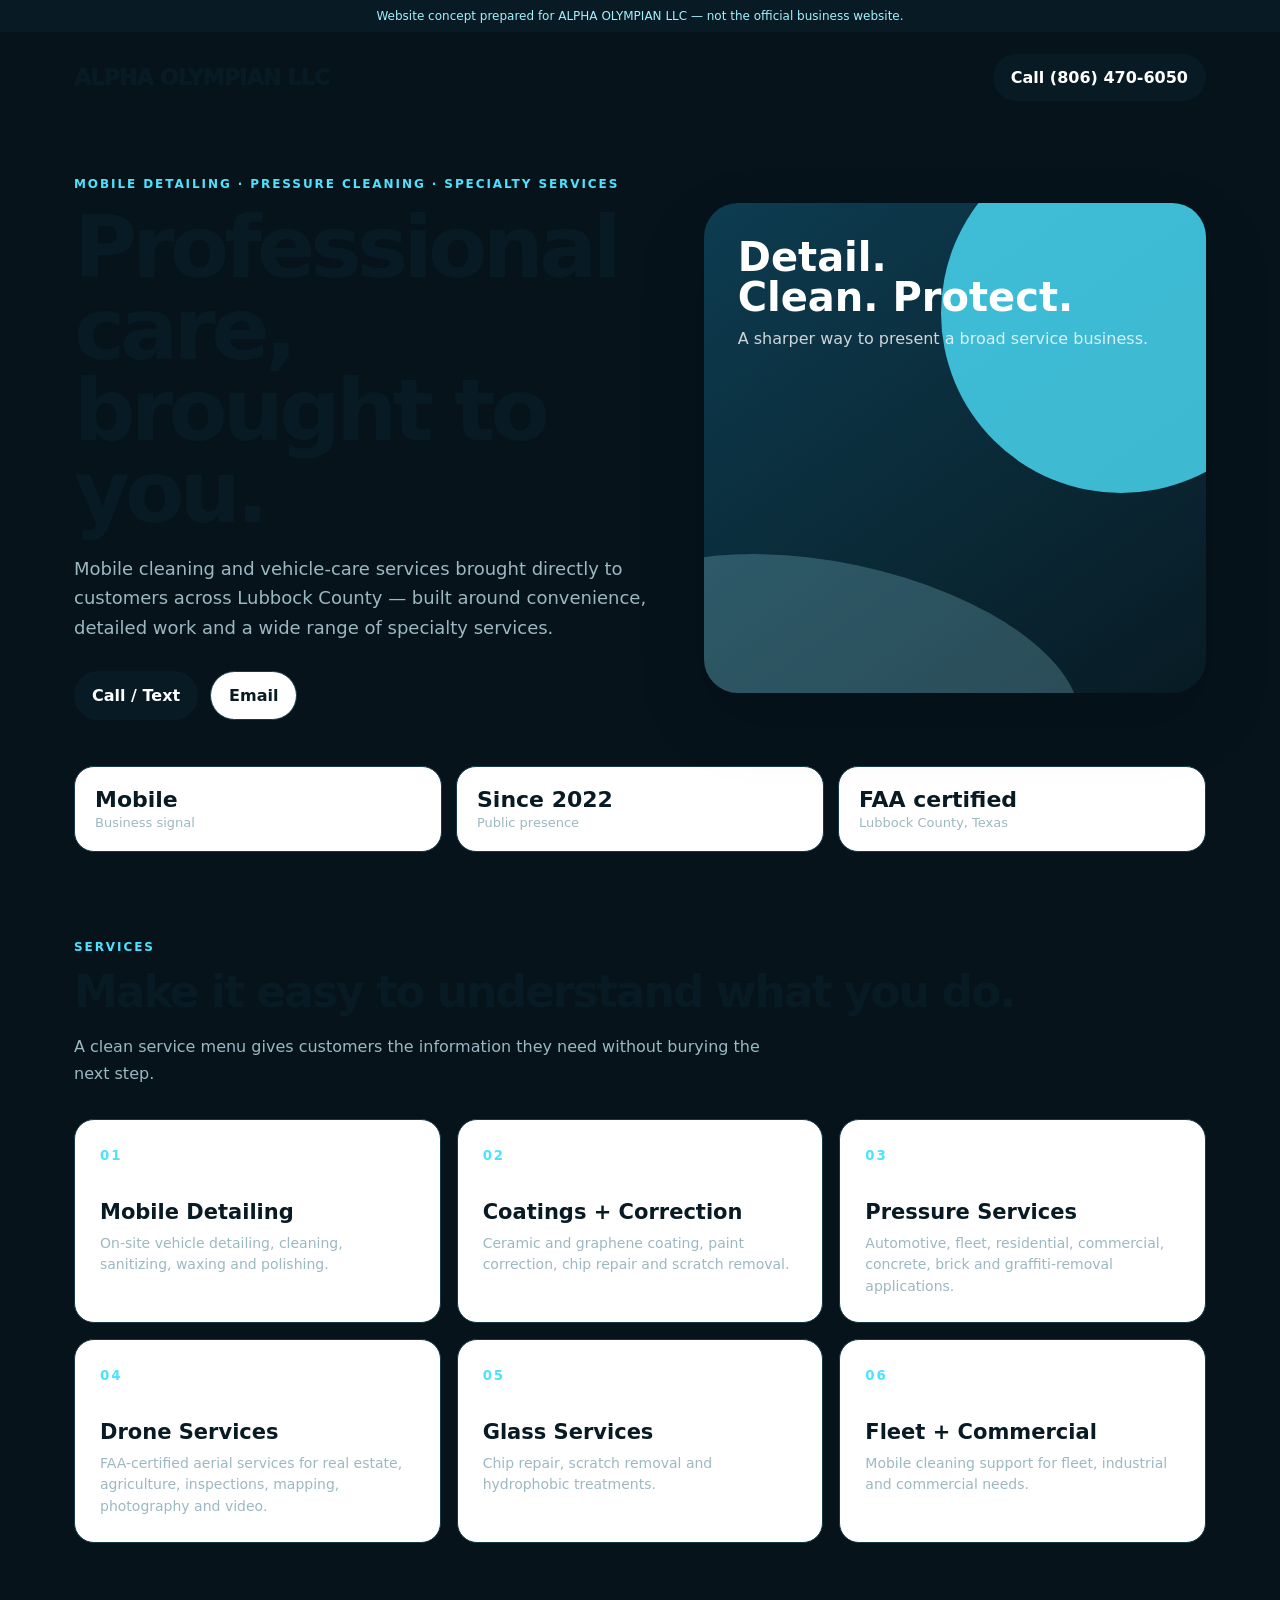
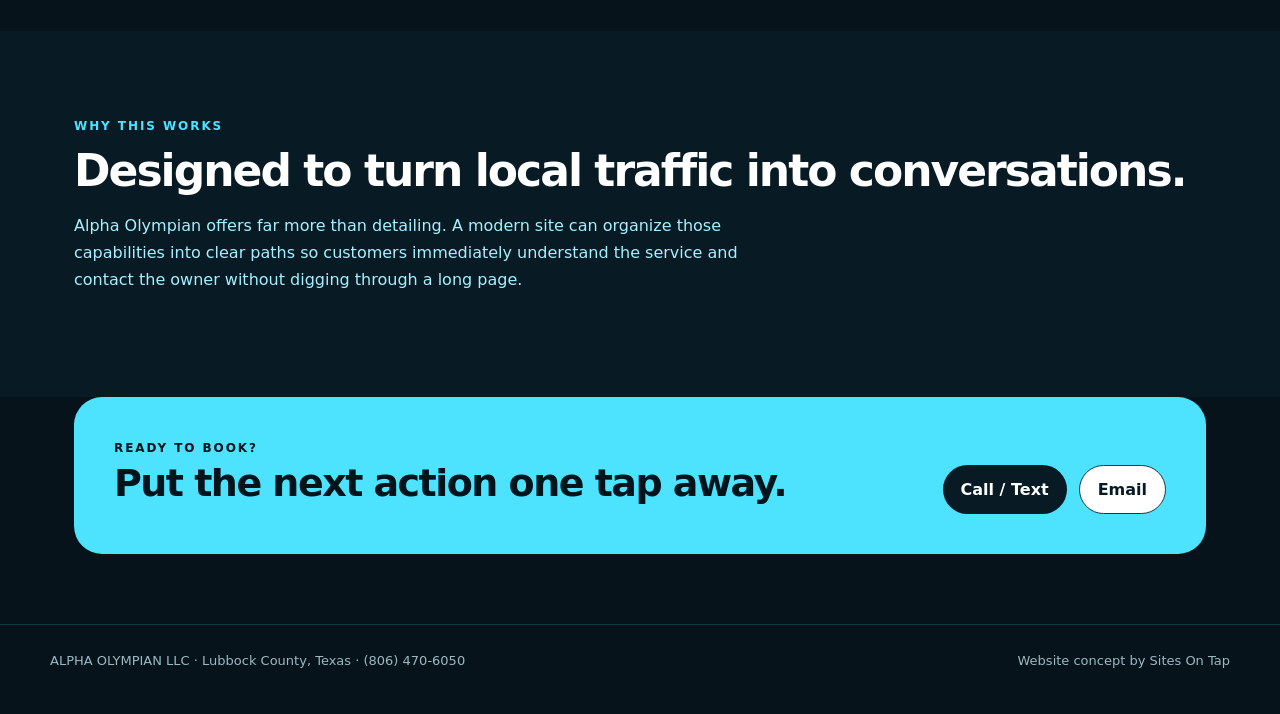
==== alpha-olympian/index.html @ 1a7951bf "Add first three Sites On Tap business demos" ====
<!doctype html><html lang="en"><head><meta charset="utf-8"><meta name="viewport" content="width=device-width,initial-scale=1"><link rel="stylesheet" href="../style.css"></head><body data-site="alpha"><script src="../site.js"></script></body></html>
---- style.css ----
*{box-sizing:border-box}html{scroll-behavior:smooth}body{margin:0;font-family:Inter,ui-sans-serif,system-ui,-apple-system,BlinkMacSystemFont,"Segoe UI",sans-serif;background:var(--bg);color:var(--ink)}a{text-decoration:none;color:inherit}.concept{background:var(--dark);color:var(--soft);padding:9px 16px;text-align:center;font-size:12px}.nav{max-width:1180px;margin:auto;padding:22px 24px;display:flex;align-items:center;justify-content:space-between;gap:20px}.brand{font-weight:950;letter-spacing:-.035em;font-size:22px}.btn{display:inline-flex;align-items:center;justify-content:center;padding:14px 18px;border-radius:999px;background:var(--dark);color:white;font-weight:900}.btn.alt{background:white;color:var(--dark);border:1px solid var(--line)}.hero{max-width:1180px;margin:auto;padding:54px 24px 76px;display:grid;grid-template-columns:1.08fr .92fr;gap:40px;align-items:center}.kicker{font-size:12px;letter-spacing:.16em;text-transform:uppercase;color:var(--accent);font-weight:900}.hero h1{font-size:clamp(48px,7vw,86px);line-height:.95;letter-spacing:-.055em;margin:16px 0 20px}.hero p{max-width:650px;font-size:18px;line-height:1.65;color:var(--muted)}.actions{display:flex;gap:12px;flex-wrap:wrap;margin-top:28px}.visual{min-height:490px;border-radius:34px;background:linear-gradient(145deg,var(--accent2),var(--dark));position:relative;overflow:hidden;box-shadow:0 28px 70px #0002}.visual:before{content:"";position:absolute;width:360px;height:360px;border-radius:50%;background:var(--accent);opacity:.78;right:-95px;top:-70px}.visual:after{content:"";position:absolute;width:500px;height:230px;border-radius:50%;background:var(--soft);opacity:.22;left:-120px;bottom:-100px;transform:rotate(12deg)}.vcopy{position:absolute;left:34px;top:34px;right:34px;color:white;z-index:2}.vcopy strong{font-size:40px;line-height:1;display:block}.vcopy span{display:block;margin-top:12px;opacity:.8}.trust{max-width:1180px;margin:-30px auto 0;padding:0 24px;display:grid;grid-template-columns:repeat(3,1fr);gap:14px}.pill,.card{background:white;border:1px solid var(--line);border-radius:20px}.pill{padding:20px}.pill b{display:block;font-size:22px}.pill span{font-size:13px;color:var(--muted)}.section{max-width:1180px;margin:auto;padding:88px 24px}.section h2{font-size:44px;letter-spacing:-.045em;margin:12px 0}.lead{max-width:700px;line-height:1.7;color:var(--muted)}.cards{display:grid;grid-template-columns:repeat(3,1fr);gap:16px;margin-top:32px}.card{padding:25px;min-height:180px}.card small{color:var(--accent);font-weight:900;letter-spacing:.14em}.card h3{font-size:21px;margin:36px 0 9px}.card p{color:var(--muted);line-height:1.52;margin:0;font-size:14px}.band{background:var(--dark);color:white}.band .lead{color:var(--soft)}.cta{max-width:1180px;margin:0 auto 70px;padding:0 24px}.ctain{background:var(--accent);color:var(--ctaInk);border-radius:28px;padding:40px;display:flex;justify-content:space-between;align-items:center;gap:24px}.ctain h2{font-size:38px;letter-spacing:-.04em;margin:6px 0}.footer{border-top:1px solid var(--line);padding:28px 24px 46px;color:var(--muted);font-size:13px}.footin{max-width:1180px;margin:auto;display:flex;justify-content:space-between;gap:18px;flex-wrap:wrap}@media(max-width:820px){.hero{grid-template-columns:1fr}.visual{min-height:360px}.trust,.cards{grid-template-columns:1fr}.ctain{flex-direction:column;align-items:flex-start}.hero h1{font-size:54px}.nav .btn{display:none}}
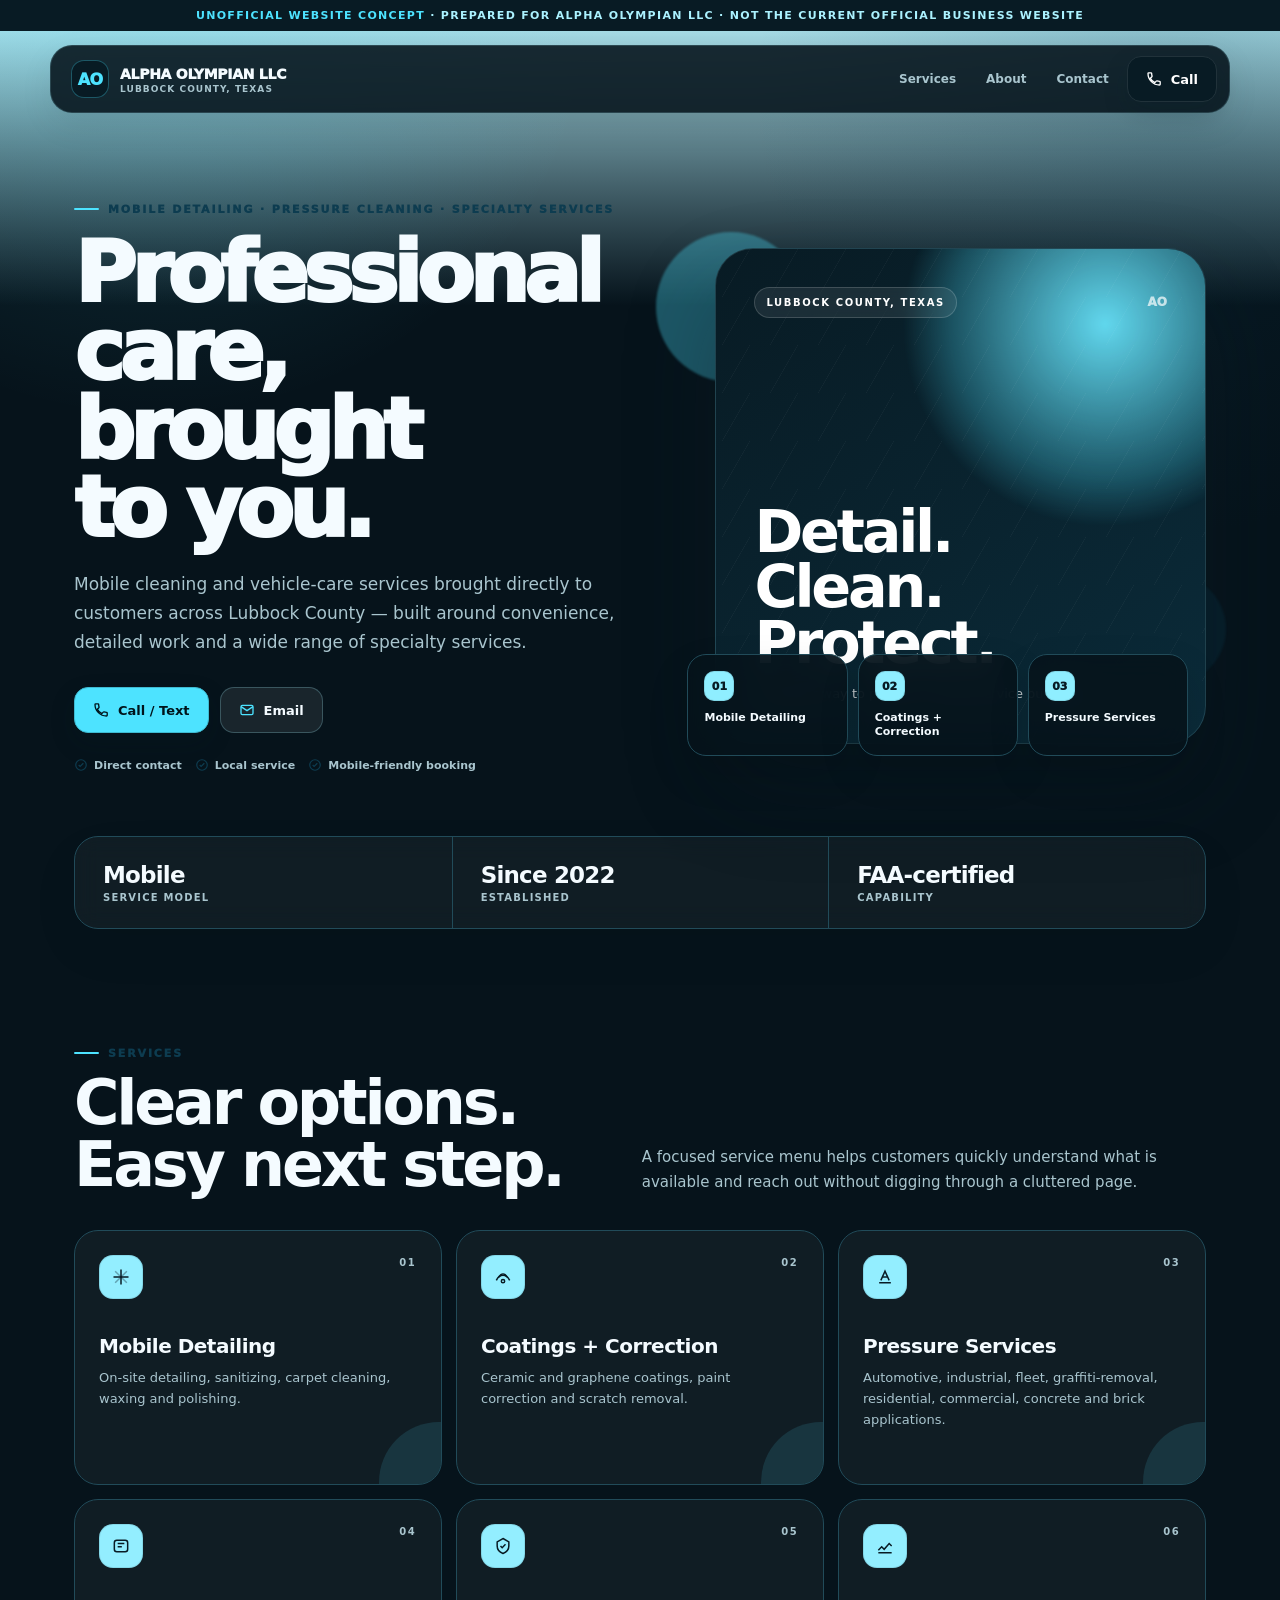
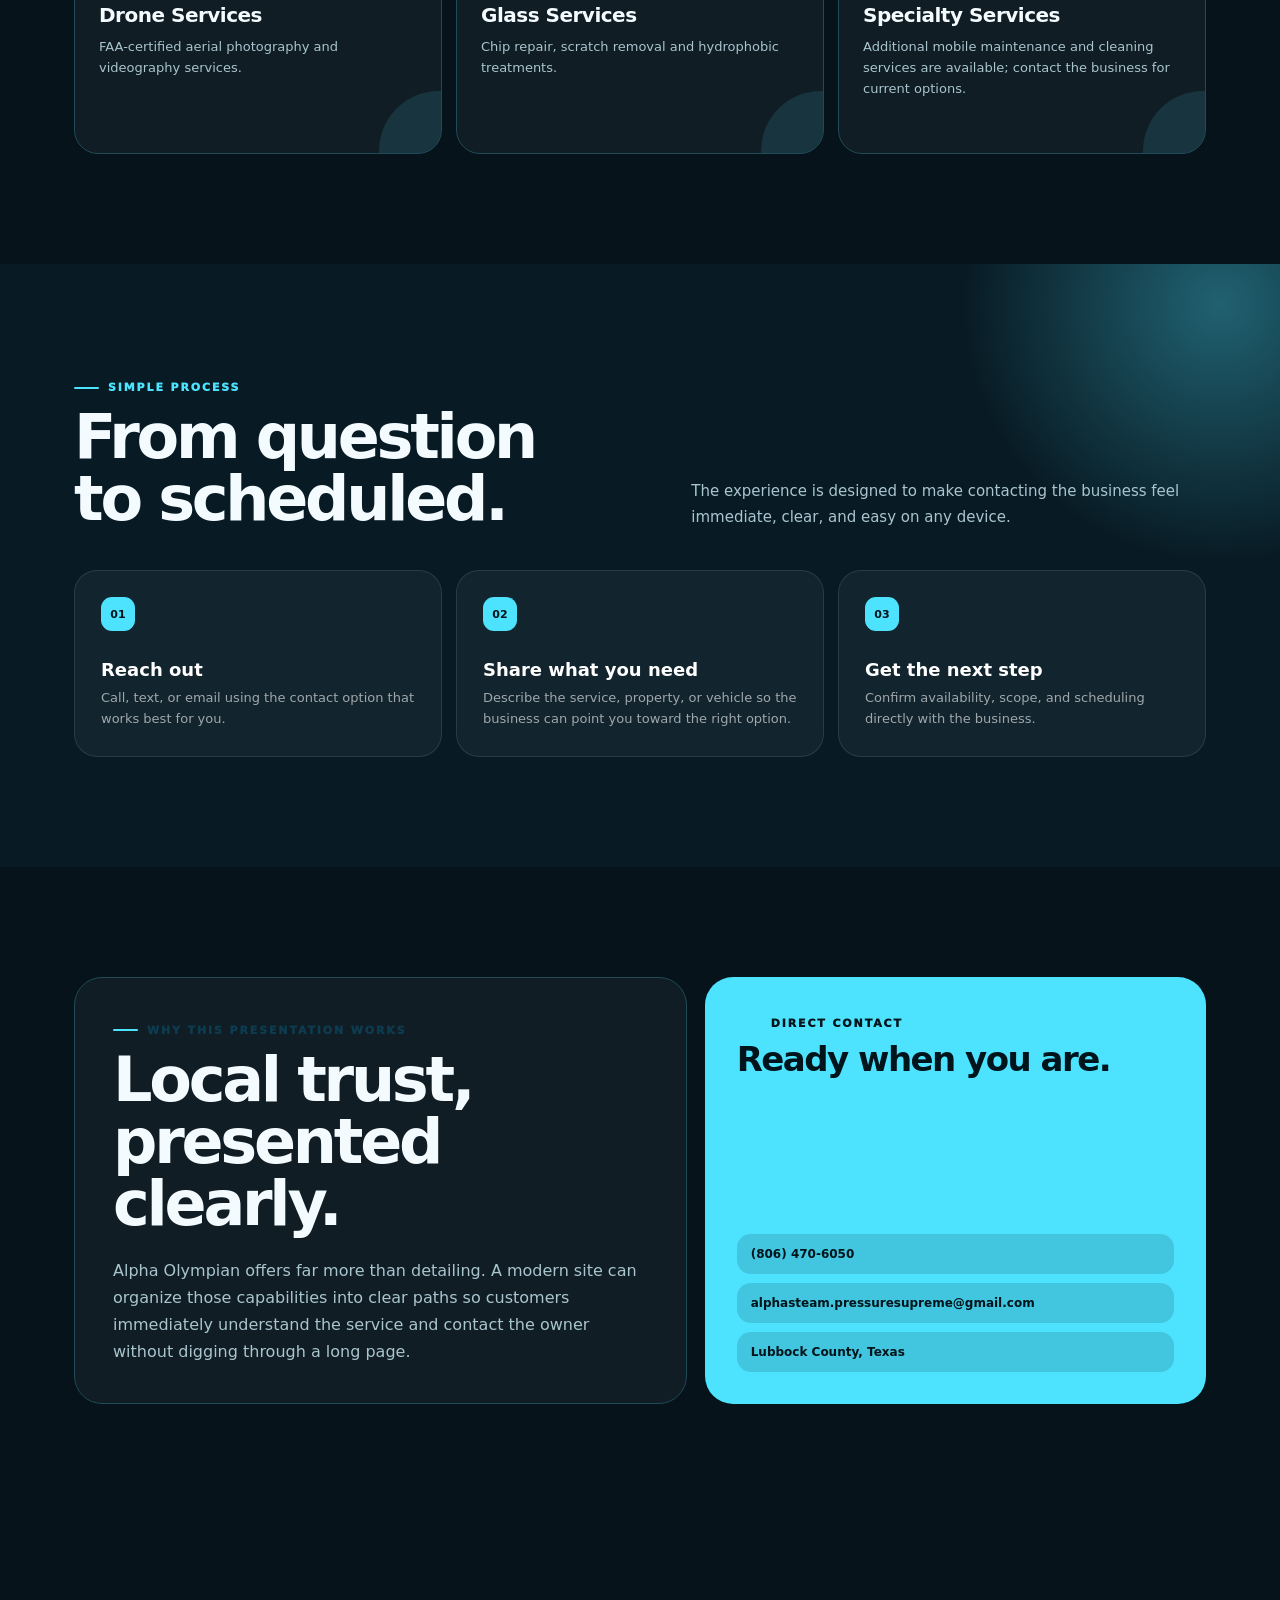
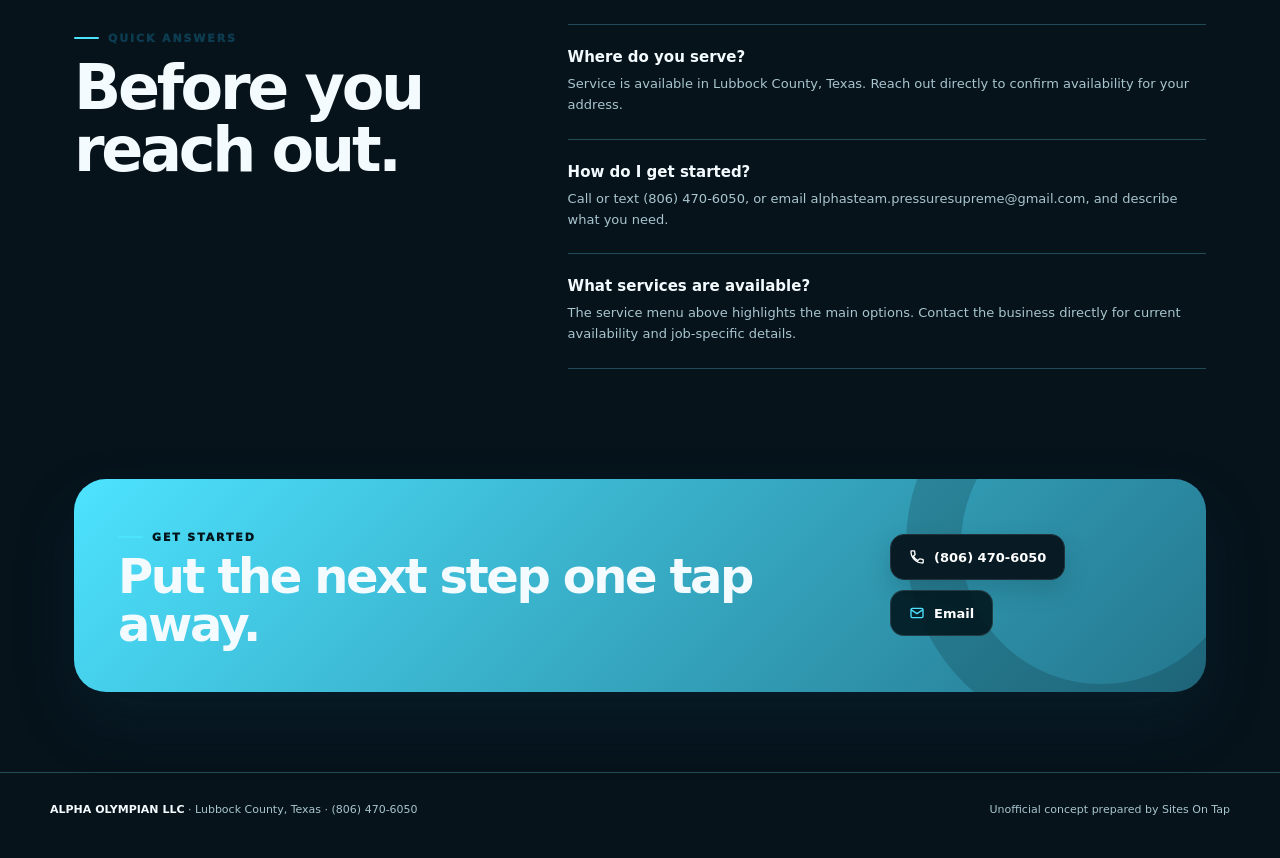
==== commit 422cf0ea: "Force fresh demo assets on mobile" ====
--- a/alpha-olympian/index.html
+++ b/alpha-olympian/index.html
@@ -1 +1 @@
-<!doctype html><html lang="en"><head><meta charset="utf-8"><meta name="viewport" content="width=device-width,initial-scale=1"><link rel="stylesheet" href="../style.css"></head><body data-site="alpha"><script src="../site.js"></script></body></html>+<!doctype html><html lang="en"><head><meta charset="utf-8"><meta name="viewport" content="width=device-width,initial-scale=1"><link rel="stylesheet" href="../style.css?v=20260906-0436"></head><body data-site="alpha"><script src="../site.js?v=20260906-0436"></script></body></html>
--- a/style.css
+++ b/style.css
@@ -1 +1,58 @@
-*{box-sizing:border-box}html{scroll-behavior:smooth}body{margin:0;font-family:Inter,ui-sans-serif,system-ui,-apple-system,BlinkMacSystemFont,"Segoe UI",sans-serif;background:var(--bg);color:var(--ink)}a{text-decoration:none;color:inherit}.concept{background:var(--dark);color:var(--soft);padding:9px 16px;text-align:center;font-size:12px}.nav{max-width:1180px;margin:auto;padding:22px 24px;display:flex;align-items:center;justify-content:space-between;gap:20px}.brand{font-weight:950;letter-spacing:-.035em;font-size:22px}.btn{display:inline-flex;align-items:center;justify-content:center;padding:14px 18px;border-radius:999px;background:var(--dark);color:white;font-weight:900}.btn.alt{background:white;color:var(--dark);border:1px solid var(--line)}.hero{max-width:1180px;margin:auto;padding:54px 24px 76px;display:grid;grid-template-columns:1.08fr .92fr;gap:40px;align-items:center}.kicker{font-size:12px;letter-spacing:.16em;text-transform:uppercase;color:var(--accent);font-weight:900}.hero h1{font-size:clamp(48px,7vw,86px);line-height:.95;letter-spacing:-.055em;margin:16px 0 20px}.hero p{max-width:650px;font-size:18px;line-height:1.65;color:var(--muted)}.actions{display:flex;gap:12px;flex-wrap:wrap;margin-top:28px}.visual{min-height:490px;border-radius:34px;background:linear-gradient(145deg,var(--accent2),var(--dark));position:relative;overflow:hidden;box-shadow:0 28px 70px #0002}.visual:before{content:"";position:absolute;width:360px;height:360px;border-radius:50%;background:var(--accent);opacity:.78;right:-95px;top:-70px}.visual:after{content:"";position:absolute;width:500px;height:230px;border-radius:50%;background:var(--soft);opacity:.22;left:-120px;bottom:-100px;transform:rotate(12deg)}.vcopy{position:absolute;left:34px;top:34px;right:34px;color:white;z-index:2}.vcopy strong{font-size:40px;line-height:1;display:block}.vcopy span{display:block;margin-top:12px;opacity:.8}.trust{max-width:1180px;margin:-30px auto 0;padding:0 24px;display:grid;grid-template-columns:repeat(3,1fr);gap:14px}.pill,.card{background:white;border:1px solid var(--line);border-radius:20px}.pill{padding:20px}.pill b{display:block;font-size:22px}.pill span{font-size:13px;color:var(--muted)}.section{max-width:1180px;margin:auto;padding:88px 24px}.section h2{font-size:44px;letter-spacing:-.045em;margin:12px 0}.lead{max-width:700px;line-height:1.7;color:var(--muted)}.cards{display:grid;grid-template-columns:repeat(3,1fr);gap:16px;margin-top:32px}.card{padding:25px;min-height:180px}.card small{color:var(--accent);font-weight:900;letter-spacing:.14em}.card h3{font-size:21px;margin:36px 0 9px}.card p{color:var(--muted);line-height:1.52;margin:0;font-size:14px}.band{background:var(--dark);color:white}.band .lead{color:var(--soft)}.cta{max-width:1180px;margin:0 auto 70px;padding:0 24px}.ctain{background:var(--accent);color:var(--ctaInk);border-radius:28px;padding:40px;display:flex;justify-content:space-between;align-items:center;gap:24px}.ctain h2{font-size:38px;letter-spacing:-.04em;margin:6px 0}.footer{border-top:1px solid var(--line);padding:28px 24px 46px;color:var(--muted);font-size:13px}.footin{max-width:1180px;margin:auto;display:flex;justify-content:space-between;gap:18px;flex-wrap:wrap}@media(max-width:820px){.hero{grid-template-columns:1fr}.visual{min-height:360px}.trust,.cards{grid-template-columns:1fr}.ctain{flex-direction:column;align-items:flex-start}.hero h1{font-size:54px}.nav .btn{display:none}}+*{box-sizing:border-box}
+:root{--radius:28px;--shadow:0 30px 80px rgba(0,0,0,.14)}
+html{scroll-behavior:smooth}
+body{margin:0;font-family:Inter,ui-sans-serif,system-ui,-apple-system,BlinkMacSystemFont,"Segoe UI",sans-serif;background:var(--bg);color:var(--ink);-webkit-font-smoothing:antialiased;overflow-x:hidden}
+a{text-decoration:none;color:inherit}button,a{-webkit-tap-highlight-color:transparent}
+::selection{background:var(--accent);color:var(--ctaInk)}
+body:before{content:"";position:fixed;inset:0;pointer-events:none;z-index:-3;background:radial-gradient(circle at 12% -4%,color-mix(in srgb,var(--accent) 18%,transparent),transparent 31%),radial-gradient(circle at 92% 12%,color-mix(in srgb,var(--accent2) 20%,transparent),transparent 30%),linear-gradient(180deg,color-mix(in srgb,var(--soft) 75%,white),var(--bg) 34%,var(--bg));}
+body:after{content:"";position:fixed;inset:0;pointer-events:none;z-index:-2;opacity:.12;background-image:radial-gradient(color-mix(in srgb,var(--ink) 25%,transparent) .65px,transparent .65px);background-size:20px 20px;mask-image:linear-gradient(to bottom,black,transparent 68%)}
+.concept{position:relative;z-index:30;background:var(--dark);color:color-mix(in srgb,var(--soft) 92%,white);padding:9px 18px;text-align:center;font-size:11px;letter-spacing:.12em;text-transform:uppercase;font-weight:800}
+.concept b{color:var(--accent)}
+.nav-wrap{position:sticky;top:0;z-index:25;padding:14px 18px 0;pointer-events:none}
+.nav{max-width:1180px;margin:auto;min-height:66px;padding:10px 12px 10px 20px;border:1px solid color-mix(in srgb,var(--line) 78%,transparent);border-radius:22px;background:color-mix(in srgb,var(--bg) 78%,transparent);backdrop-filter:blur(18px) saturate(1.2);box-shadow:0 12px 34px rgba(0,0,0,.07);display:flex;align-items:center;justify-content:space-between;gap:16px;pointer-events:auto}
+.brand{display:flex;align-items:center;gap:11px;min-width:0}.brand-mark{width:38px;height:38px;border-radius:13px;display:grid;place-items:center;background:var(--dark);color:var(--accent);font-weight:950;letter-spacing:-.05em;box-shadow:inset 0 0 0 1px color-mix(in srgb,var(--accent) 30%,transparent)}.brand-name{font-size:14px;font-weight:950;letter-spacing:-.02em;white-space:nowrap;overflow:hidden;text-overflow:ellipsis}.brand-sub{display:block;margin-top:1px;font-size:9px;letter-spacing:.12em;text-transform:uppercase;color:var(--muted);font-weight:800}
+.nav-links{display:flex;align-items:center;gap:6px}.nav-links>a:not(.btn){font-size:12px;font-weight:800;color:var(--muted);padding:11px 12px;border-radius:12px}.nav-links>a:not(.btn):hover{background:var(--soft);color:var(--ink)}
+.btn{display:inline-flex;align-items:center;justify-content:center;gap:9px;min-height:46px;padding:0 18px;border-radius:14px;background:var(--dark);color:white;font-size:13px;font-weight:900;border:1px solid color-mix(in srgb,var(--dark) 90%,white);box-shadow:0 10px 24px color-mix(in srgb,var(--dark) 17%,transparent);transition:transform .2s ease,box-shadow .2s ease,background .2s ease}.btn:hover{transform:translateY(-2px);box-shadow:0 14px 30px color-mix(in srgb,var(--dark) 24%,transparent)}.btn svg{width:16px;height:16px}.btn.alt{background:color-mix(in srgb,var(--bg) 90%,var(--soft));color:var(--ink);border-color:color-mix(in srgb,var(--ink) 22%,var(--line));box-shadow:none}.btn.accent{background:var(--accent);color:var(--ctaInk);border-color:color-mix(in srgb,var(--accent) 82%,black)}
+.hero{max-width:1180px;margin:0 auto;padding:82px 24px 84px;display:grid;grid-template-columns:1.04fr .96fr;gap:60px;align-items:center;min-height:690px}.eyebrow{display:inline-flex;align-items:center;gap:9px;font-size:11px;letter-spacing:.17em;text-transform:uppercase;color:var(--accent2);font-weight:950}.eyebrow:before{content:"";width:25px;height:2px;border-radius:9px;background:var(--accent)}.hero h1{max-width:720px;margin:18px 0 22px;font-size:clamp(49px,6.6vw,88px);line-height:.93;letter-spacing:-.064em;font-weight:950;text-wrap:balance}.hero p{max-width:620px;margin:0;color:var(--muted);font-size:17px;line-height:1.72}.hero-actions{display:flex;gap:11px;flex-wrap:wrap;margin-top:30px}.micro-trust{display:flex;align-items:center;gap:13px;flex-wrap:wrap;margin-top:25px;color:var(--muted);font-size:11px;font-weight:750}.micro-trust span{display:inline-flex;align-items:center;gap:6px}.micro-trust svg{width:14px;height:14px;color:var(--accent2)}
+.hero-art{position:relative;min-height:520px}.art-card{position:absolute;inset:24px 0 0 24px;border-radius:38px;overflow:hidden;background:linear-gradient(145deg,var(--dark),color-mix(in srgb,var(--accent2) 48%,var(--dark)));box-shadow:0 45px 90px color-mix(in srgb,var(--dark) 32%,transparent);border:1px solid color-mix(in srgb,var(--soft) 15%,transparent)}.art-card:before{content:"";position:absolute;width:420px;height:420px;border-radius:50%;right:-110px;top:-135px;background:radial-gradient(circle,color-mix(in srgb,var(--accent) 84%,white),color-mix(in srgb,var(--accent) 28%,transparent) 52%,transparent 68%);filter:blur(2px);opacity:.92}.art-card:after{content:"";position:absolute;inset:0;background:linear-gradient(120deg,transparent 0 44%,rgba(255,255,255,.06) 44.5% 45%,transparent 45.5%);background-size:48px 48px;opacity:.7}.art-inner{position:absolute;inset:0;z-index:2;padding:38px;color:white;display:flex;flex-direction:column;justify-content:space-between}.art-top{display:flex;align-items:center;justify-content:space-between;gap:16px}.art-chip{font-size:10px;text-transform:uppercase;letter-spacing:.16em;font-weight:900;padding:9px 11px;border-radius:999px;border:1px solid rgba(255,255,255,.16);background:rgba(255,255,255,.08);backdrop-filter:blur(10px)}.art-number{font-weight:950;font-size:12px;opacity:.7}.art-copy strong{display:block;max-width:390px;font-size:clamp(35px,4.6vw,61px);line-height:.94;letter-spacing:-.055em}.art-copy span{display:block;margin-top:14px;max-width:380px;font-size:13px;line-height:1.6;opacity:.74}.floating-services{position:absolute;z-index:4;left:-4px;right:18px;bottom:-12px;display:grid;grid-template-columns:repeat(3,1fr);gap:10px}.float-card{min-height:94px;padding:16px;border-radius:19px;background:color-mix(in srgb,var(--bg) 92%,transparent);border:1px solid var(--line);box-shadow:0 18px 42px rgba(0,0,0,.12);backdrop-filter:blur(14px)}.float-card i{display:grid;place-items:center;width:30px;height:30px;border-radius:10px;background:color-mix(in srgb,var(--accent) 24%,var(--soft));color:var(--dark);font-style:normal;font-weight:950;font-size:11px;box-shadow:inset 0 0 0 1px color-mix(in srgb,var(--dark) 10%,transparent)}.float-card b{display:block;margin-top:10px;font-size:11px;line-height:1.25}.orb{position:absolute;border-radius:50%;filter:blur(1px);z-index:-1}.orb.a{width:150px;height:150px;background:color-mix(in srgb,var(--accent) 33%,transparent);left:-35px;top:8px}.orb.b{width:110px;height:110px;background:color-mix(in srgb,var(--accent2) 28%,transparent);right:-20px;bottom:60px}
+.trust-wrap{max-width:1180px;margin:-20px auto 0;padding:0 24px}.trust{display:grid;grid-template-columns:repeat(3,1fr);gap:0;border:1px solid var(--line);border-radius:24px;background:color-mix(in srgb,var(--bg) 88%,transparent);overflow:hidden;box-shadow:0 20px 50px rgba(0,0,0,.055);backdrop-filter:blur(12px)}.metric{padding:25px 28px;position:relative}.metric+.metric{border-left:1px solid var(--line)}.metric strong{display:block;font-size:23px;letter-spacing:-.035em}.metric span{display:block;margin-top:4px;color:var(--muted);font-size:10px;font-weight:800;text-transform:uppercase;letter-spacing:.12em}
+.section{max-width:1180px;margin:auto;padding:110px 24px}.section-head{display:flex;justify-content:space-between;gap:40px;align-items:end;margin-bottom:34px}.section-head>div:first-child{max-width:720px}.section h2{font-size:clamp(39px,5vw,62px);line-height:1;letter-spacing:-.052em;margin:12px 0 0;text-wrap:balance}.lead{max-width:570px;color:var(--muted);line-height:1.7;font-size:15px;margin:0}.service-grid{display:grid;grid-template-columns:repeat(3,1fr);gap:14px}.service-card{position:relative;min-height:255px;padding:24px;border:1px solid var(--line);border-radius:24px;background:color-mix(in srgb,var(--bg) 90%,white);overflow:hidden;transition:transform .25s ease,border-color .25s ease,box-shadow .25s ease}.service-card:hover{transform:translateY(-5px);border-color:color-mix(in srgb,var(--accent) 45%,var(--line));box-shadow:0 20px 45px rgba(0,0,0,.07)}.service-card:after{content:"";position:absolute;width:120px;height:120px;border-radius:50%;right:-58px;bottom:-58px;background:color-mix(in srgb,var(--accent) 12%,transparent)}.service-icon{width:44px;height:44px;border-radius:14px;display:grid;place-items:center;background:color-mix(in srgb,var(--accent) 20%,var(--soft));color:var(--dark);box-shadow:inset 0 0 0 1px color-mix(in srgb,var(--dark) 10%,transparent)}.service-icon svg{width:20px;height:20px}.service-num{position:absolute;top:26px;right:25px;font-size:10px;font-weight:900;letter-spacing:.14em;color:var(--muted)}.service-card h3{font-size:20px;letter-spacing:-.025em;margin:35px 0 10px}.service-card p{margin:0;color:var(--muted);font-size:13px;line-height:1.6}
+.dark-section{background:var(--dark);color:white;position:relative;overflow:hidden}.dark-section:before{content:"";position:absolute;width:560px;height:560px;border-radius:50%;right:-220px;top:-240px;background:radial-gradient(circle,color-mix(in srgb,var(--accent) 35%,transparent),transparent 65%)}.dark-section .section{position:relative;z-index:2}.dark-section .eyebrow{color:var(--accent)}.dark-section .lead{color:color-mix(in srgb,var(--soft) 70%,transparent)}.process{display:grid;grid-template-columns:repeat(3,1fr);gap:14px;margin-top:40px}.step{padding:26px;border-radius:23px;border:1px solid rgba(255,255,255,.1);background:rgba(255,255,255,.045);min-height:185px}.step b{display:grid;place-items:center;width:34px;height:34px;border-radius:11px;background:var(--accent);color:var(--ctaInk);font-size:11px}.step h3{margin:28px 0 8px;font-size:18px}.step p{margin:0;color:rgba(255,255,255,.6);font-size:13px;line-height:1.6}
+.about-grid{display:grid;grid-template-columns:1.1fr .9fr;gap:18px;align-items:stretch}.about-panel{padding:38px;border-radius:28px;border:1px solid var(--line);background:color-mix(in srgb,var(--bg) 90%,white)}.about-panel .lead{font-size:16px;max-width:680px}.contact-panel{padding:32px;border-radius:28px;background:var(--accent);color:var(--ctaInk);display:flex;flex-direction:column;justify-content:space-between;gap:38px;min-height:310px}.contact-panel .eyebrow{color:inherit}.contact-panel h3{font-size:34px;line-height:1.02;letter-spacing:-.045em;margin:12px 0 0}.contact-lines{display:grid;gap:9px}.contact-line{padding:13px 14px;border-radius:14px;background:color-mix(in srgb,var(--bg) 14%,transparent);font-size:12px;font-weight:800;word-break:break-word}
+.faq{display:grid;grid-template-columns:.82fr 1.18fr;gap:50px;align-items:start}.faq-list{border-top:1px solid var(--line)}.faq-item{padding:23px 0;border-bottom:1px solid var(--line)}.faq-item b{display:block;font-size:15px}.faq-item p{margin:8px 0 0;color:var(--muted);font-size:13px;line-height:1.6}
+.cta{max-width:1180px;margin:0 auto 80px;padding:0 24px}.cta-card{position:relative;overflow:hidden;border-radius:32px;padding:44px;background:linear-gradient(135deg,var(--accent),color-mix(in srgb,var(--accent2) 65%,var(--accent)));color:var(--ctaInk);display:flex;align-items:center;justify-content:space-between;gap:28px;box-shadow:0 28px 60px color-mix(in srgb,var(--accent2) 22%,transparent)}.cta-card:after{content:"";position:absolute;width:280px;height:280px;border-radius:50%;right:-90px;top:-130px;border:55px solid color-mix(in srgb,var(--bg) 18%,transparent)}.cta-card> *{position:relative;z-index:2}.cta-card h2{margin:8px 0 0;font-size:clamp(32px,4vw,48px);letter-spacing:-.05em;line-height:1}.cta-actions{display:flex;gap:10px;flex-wrap:wrap}.cta-card .btn{background:var(--dark);color:white}.cta-card .btn.alt{background:color-mix(in srgb,var(--bg) 86%,transparent);color:var(--ink);border-color:transparent}
+.footer{border-top:1px solid var(--line);padding:30px 24px 42px;color:var(--muted);font-size:11px}.footer-in{max-width:1180px;margin:auto;display:flex;justify-content:space-between;gap:20px;flex-wrap:wrap}.footer strong{color:var(--ink)}
+.mobile-dock{display:none}
+.reveal{opacity:0;transform:translateY(14px);transition:opacity .65s ease,transform .65s ease}.reveal.in{opacity:1;transform:none}
+@media(max-width:940px){.nav-links>a:not(.btn){display:none}.hero{grid-template-columns:1fr;gap:40px;padding-top:64px;min-height:auto}.hero-art{min-height:480px;max-width:620px;width:100%}.section-head{align-items:start;flex-direction:column}.service-grid{grid-template-columns:repeat(2,1fr)}.about-grid,.faq{grid-template-columns:1fr}.process{grid-template-columns:1fr}.step{min-height:auto}.cta-card{align-items:flex-start;flex-direction:column}.trust{grid-template-columns:1fr 1fr 1fr}}
+@media(max-width:620px){body{padding-bottom:72px}.concept{font-size:9px;padding:8px 10px;letter-spacing:.09em}.nav-wrap{position:relative;top:auto;padding:9px 10px 0}.nav{min-height:58px;padding:8px 9px 8px 13px;border-radius:17px}.brand-mark{width:34px;height:34px;border-radius:11px}.brand-name{font-size:12px;max-width:170px}.brand-sub{font-size:8px}.nav .btn{min-height:40px;padding:0 12px;font-size:11px}.hero{padding:52px 17px 66px;gap:34px}.hero h1{font-size:clamp(44px,14vw,65px);margin-top:15px}.hero p{font-size:15px}.hero-actions{display:grid;grid-template-columns:1fr 1fr}.hero-actions .btn{width:100%}.micro-trust{font-size:10px}.hero-art{min-height:405px}.art-card{inset:10px 0 0 0;border-radius:27px}.art-inner{padding:25px}.art-copy strong{font-size:40px}.art-copy span{font-size:11px}.floating-services{left:10px;right:10px;bottom:-15px;gap:6px}.float-card{min-height:78px;padding:11px;border-radius:14px}.float-card i{width:25px;height:25px;font-size:9px}.float-card b{font-size:9px;margin-top:7px}.trust-wrap{padding:0 14px}.trust{grid-template-columns:1fr;border-radius:19px}.metric{padding:18px 20px}.metric+.metric{border-left:0;border-top:1px solid var(--line)}.metric strong{font-size:19px}.section{padding:78px 17px}.section h2{font-size:39px}.service-grid{grid-template-columns:1fr}.service-card{min-height:210px}.dark-section .section{padding-top:80px;padding-bottom:80px}.about-panel,.contact-panel{padding:25px;border-radius:22px}.contact-panel h3{font-size:29px}.faq{gap:28px}.cta{padding:0 14px;margin-bottom:45px}.cta-card{padding:30px 23px;border-radius:24px}.cta-actions{width:100%;display:grid;grid-template-columns:1fr 1fr}.cta-actions .btn{width:100%;padding:0 11px}.footer{padding-bottom:26px}.mobile-dock{position:fixed;z-index:40;left:10px;right:10px;bottom:max(10px,env(safe-area-inset-bottom));display:grid;grid-template-columns:1fr 1fr;gap:7px;padding:7px;border-radius:18px;background:color-mix(in srgb,var(--bg) 88%,transparent);border:1px solid var(--line);box-shadow:0 18px 45px rgba(0,0,0,.2);backdrop-filter:blur(18px)}.mobile-dock .btn{min-height:48px}}
+@media(prefers-reduced-motion:reduce){html{scroll-behavior:auto}.reveal{opacity:1;transform:none;transition:none}.btn{transition:none}}
+/* Mobile/contrast QA fixes */
+.theme-dark{color:#f4fbff}
+.theme-dark .nav{background:rgba(6,19,27,.88);border-color:rgba(164,241,255,.16)}
+.theme-dark .brand-name,.theme-dark .service-card h3,.theme-dark .metric strong,.theme-dark .faq-item b,.theme-dark .footer strong,.theme-dark h1,.theme-dark h2{color:#f4fbff}
+.theme-dark .brand-sub,.theme-dark .hero p,.theme-dark .lead,.theme-dark .service-card p,.theme-dark .metric span,.theme-dark .faq-item p,.theme-dark .micro-trust,.theme-dark .footer{color:#a9c5ce}
+.theme-dark .btn.alt{background:rgba(255,255,255,.08);color:#f4fbff;border-color:rgba(164,241,255,.24)}
+.theme-dark .btn.alt svg{color:#4de3ff}
+.theme-dark .service-card,.theme-dark .about-panel,.theme-dark .trust{background:rgba(255,255,255,.045);border-color:#214b59}
+.theme-dark .float-card{background:rgba(6,19,27,.90);color:#f4fbff;border-color:#214b59}
+.theme-dark .contact-panel,.theme-dark .contact-panel a{color:var(--ctaInk)}
+.theme-dark .cta-card .btn.alt{background:rgba(0,20,27,.88);color:#fff;border-color:rgba(255,255,255,.12)}
+#services,#about,#contact,.faq{scroll-margin-top:100px}
+@media(max-width:620px){
+  body{padding-bottom:0}
+  .mobile-dock{display:none!important}
+  .reveal{opacity:1!important;transform:none!important;transition:none!important}
+  #about{padding-bottom:44px}
+  .faq{padding-top:44px}
+  .service-card{min-height:0}
+  .hero-art{margin-bottom:10px}
+  .floating-services{bottom:0}
+  .footer{padding-bottom:34px}
+}
+
+.service-icon svg,.float-card svg,.btn svg{stroke:currentColor}.service-icon svg{opacity:1}.contact-line{position:relative;z-index:1}
+@media(max-width:620px){.footer{padding-bottom:calc(96px + env(safe-area-inset-bottom))}.cta{margin-bottom:64px}.section,.trust-wrap{scroll-margin-top:16px}}
+
+.brand-mark.has-logo{background:white;padding:3px;overflow:hidden}.brand-mark.has-logo img{display:block;width:100%;height:100%;object-fit:contain;border-radius:9px}
+@media(max-width:620px){.brand-mark.has-logo{padding:2px}}
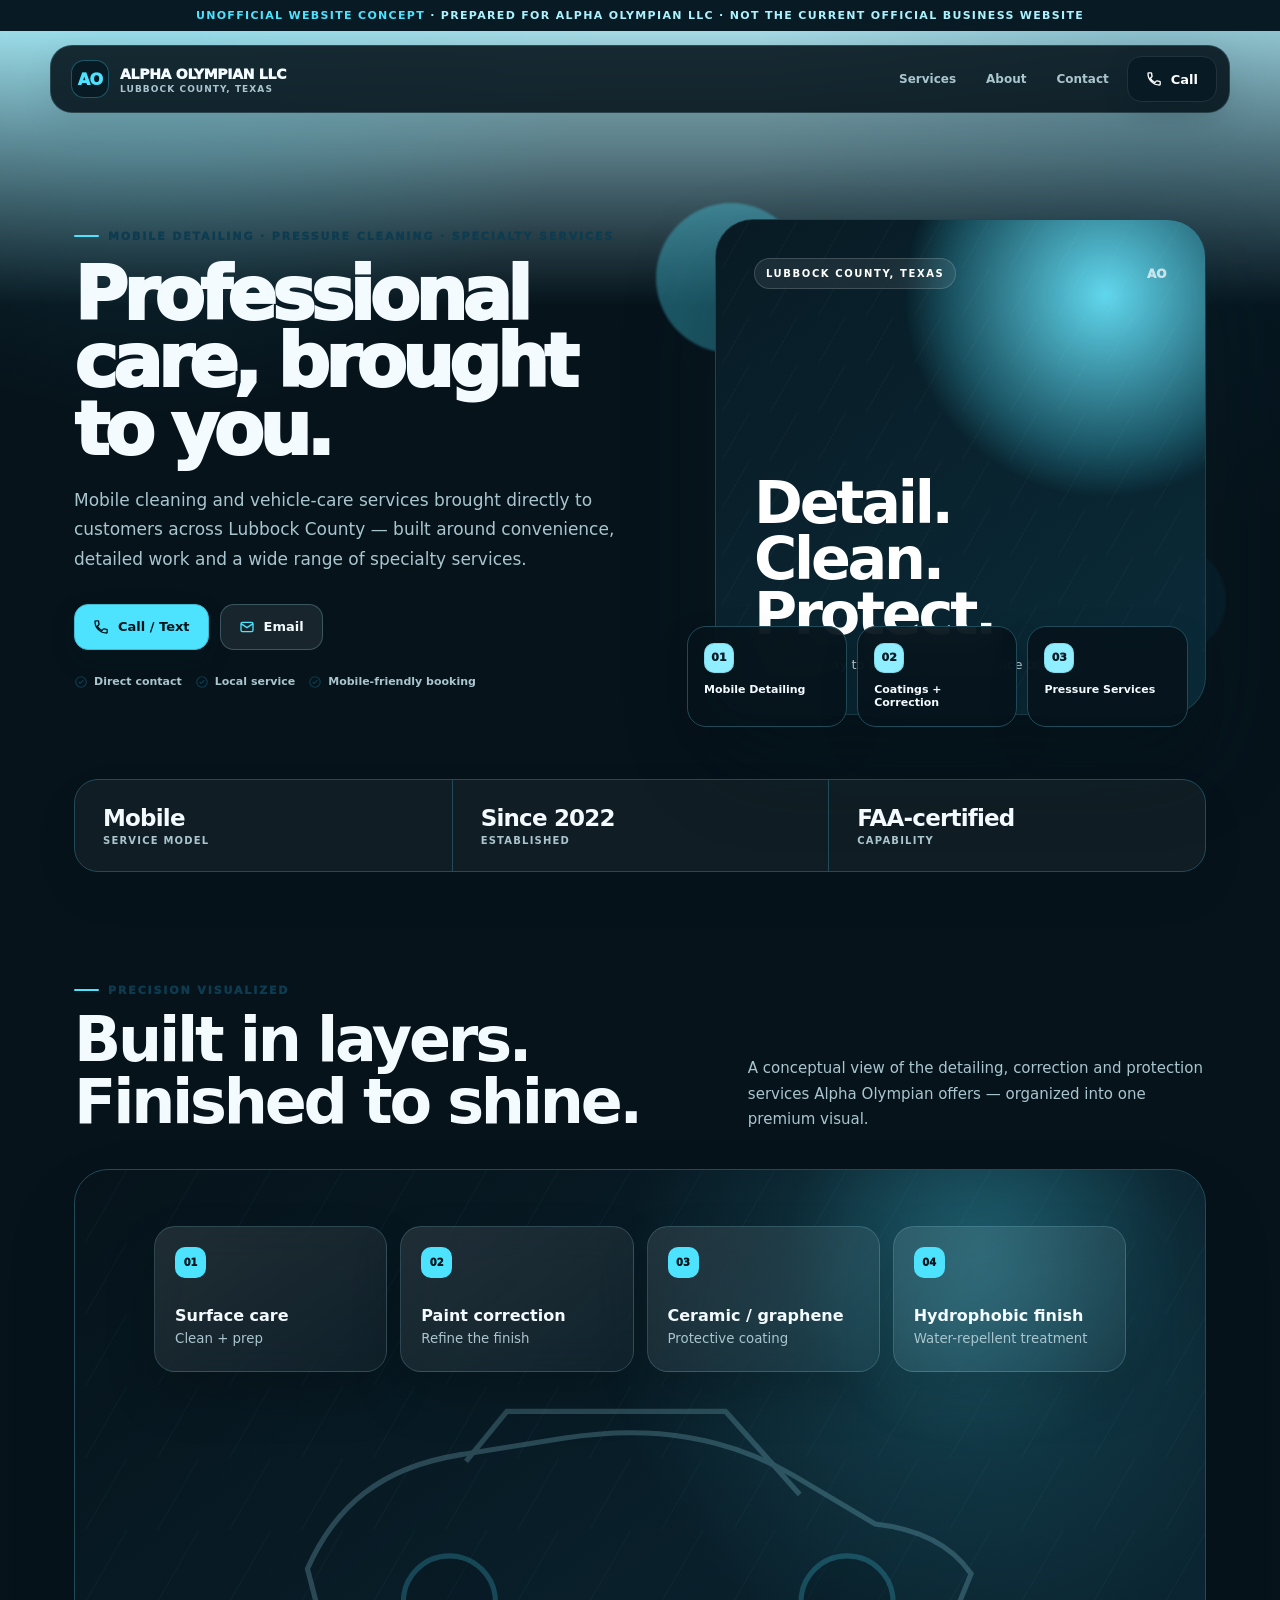
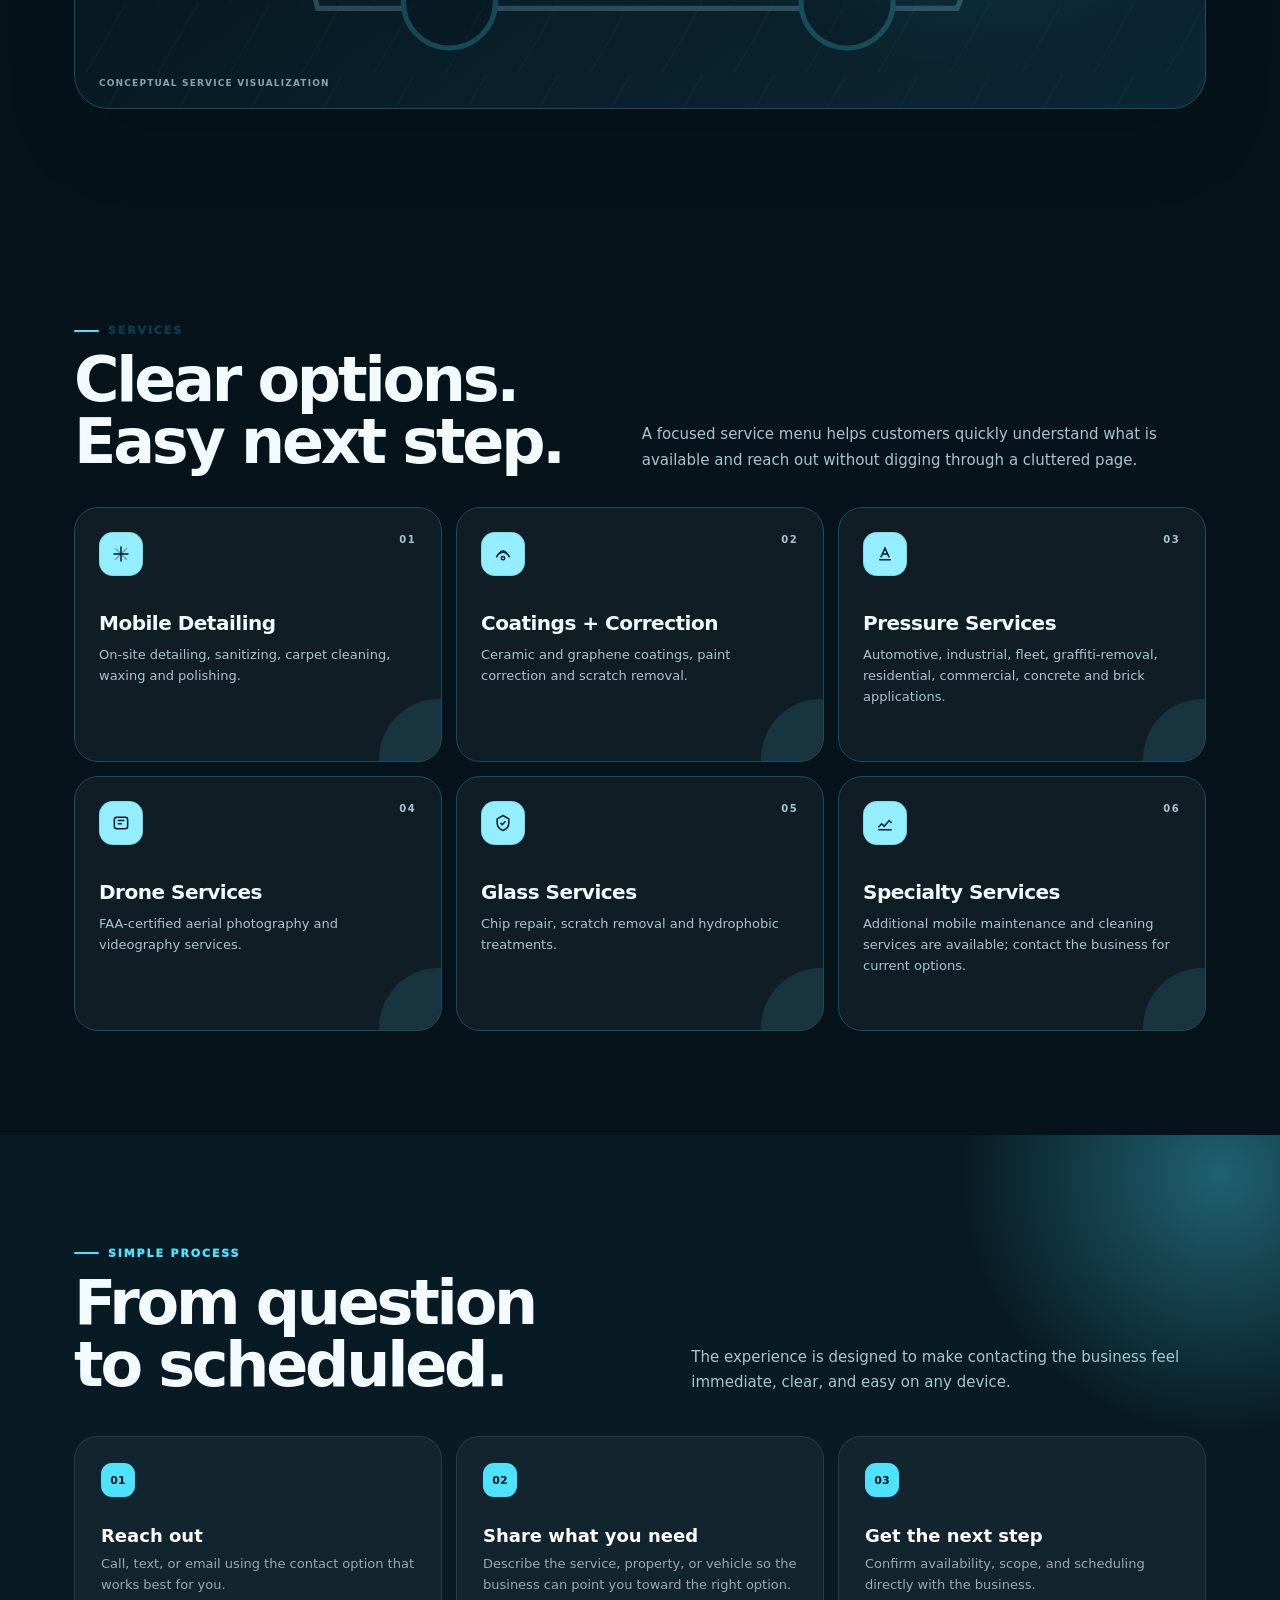
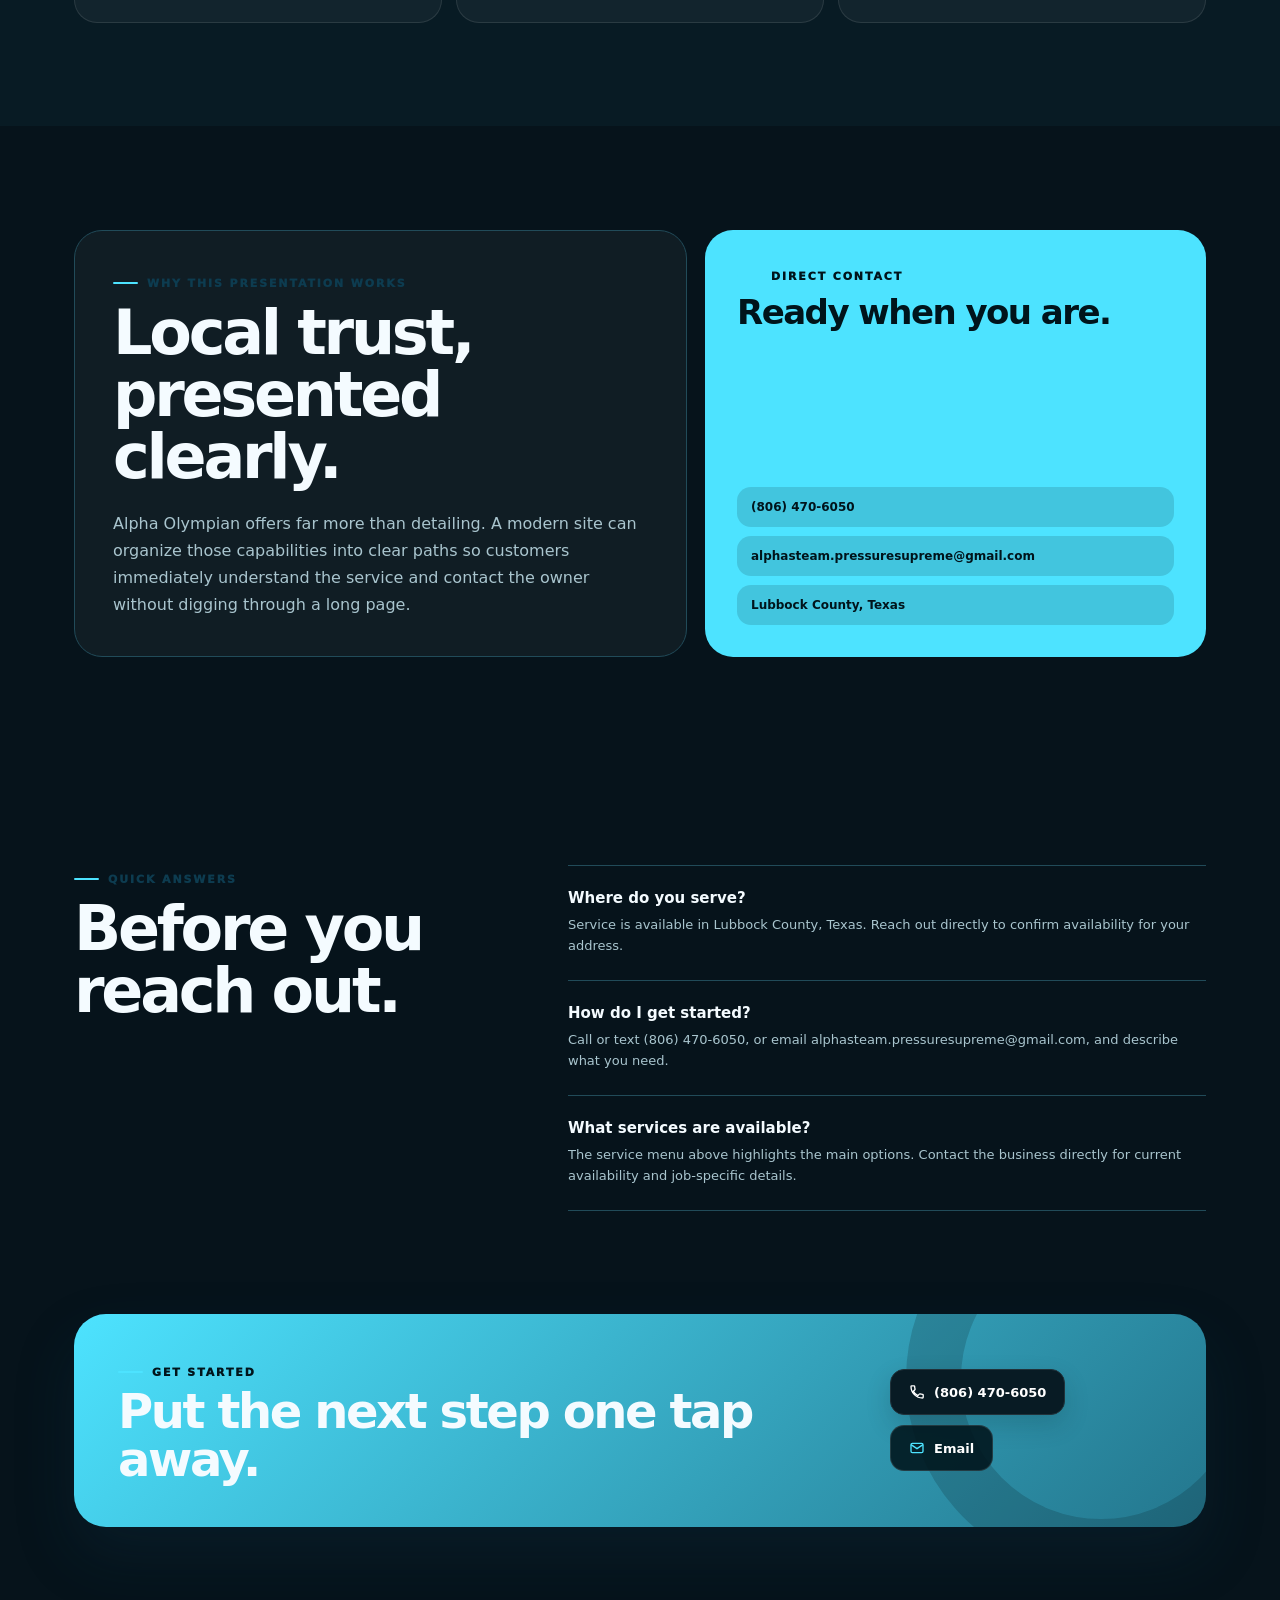
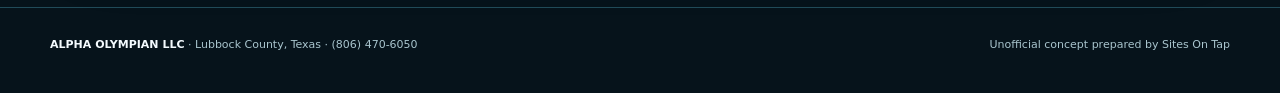
==== commit b423daef: "Add premium motion and business-specific signature visuals" ====
--- a/alpha-olympian/index.html
+++ b/alpha-olympian/index.html
@@ -1 +1 @@
-<!doctype html><html lang="en"><head><meta charset="utf-8"><meta name="viewport" content="width=device-width,initial-scale=1"><link rel="stylesheet" href="../style.css?v=20260906-0436"></head><body data-site="alpha"><script src="../site.js?v=20260906-0436"></script></body></html>+<!doctype html><html lang="en"><head><meta charset="utf-8"><meta name="viewport" content="width=device-width,initial-scale=1"><link rel="stylesheet" href="../style.css?v=20260905-2152"></head><body data-site="alpha"><script src="../site.js?v=20260905-2152"></script></body></html>
--- a/style.css
+++ b/style.css
@@ -14,7 +14,7 @@
 .nav-links{display:flex;align-items:center;gap:6px}.nav-links>a:not(.btn){font-size:12px;font-weight:800;color:var(--muted);padding:11px 12px;border-radius:12px}.nav-links>a:not(.btn):hover{background:var(--soft);color:var(--ink)}
 .btn{display:inline-flex;align-items:center;justify-content:center;gap:9px;min-height:46px;padding:0 18px;border-radius:14px;background:var(--dark);color:white;font-size:13px;font-weight:900;border:1px solid color-mix(in srgb,var(--dark) 90%,white);box-shadow:0 10px 24px color-mix(in srgb,var(--dark) 17%,transparent);transition:transform .2s ease,box-shadow .2s ease,background .2s ease}.btn:hover{transform:translateY(-2px);box-shadow:0 14px 30px color-mix(in srgb,var(--dark) 24%,transparent)}.btn svg{width:16px;height:16px}.btn.alt{background:color-mix(in srgb,var(--bg) 90%,var(--soft));color:var(--ink);border-color:color-mix(in srgb,var(--ink) 22%,var(--line));box-shadow:none}.btn.accent{background:var(--accent);color:var(--ctaInk);border-color:color-mix(in srgb,var(--accent) 82%,black)}
 .hero{max-width:1180px;margin:0 auto;padding:82px 24px 84px;display:grid;grid-template-columns:1.04fr .96fr;gap:60px;align-items:center;min-height:690px}.eyebrow{display:inline-flex;align-items:center;gap:9px;font-size:11px;letter-spacing:.17em;text-transform:uppercase;color:var(--accent2);font-weight:950}.eyebrow:before{content:"";width:25px;height:2px;border-radius:9px;background:var(--accent)}.hero h1{max-width:720px;margin:18px 0 22px;font-size:clamp(49px,6.6vw,88px);line-height:.93;letter-spacing:-.064em;font-weight:950;text-wrap:balance}.hero p{max-width:620px;margin:0;color:var(--muted);font-size:17px;line-height:1.72}.hero-actions{display:flex;gap:11px;flex-wrap:wrap;margin-top:30px}.micro-trust{display:flex;align-items:center;gap:13px;flex-wrap:wrap;margin-top:25px;color:var(--muted);font-size:11px;font-weight:750}.micro-trust span{display:inline-flex;align-items:center;gap:6px}.micro-trust svg{width:14px;height:14px;color:var(--accent2)}
-.hero-art{position:relative;min-height:520px}.art-card{position:absolute;inset:24px 0 0 24px;border-radius:38px;overflow:hidden;background:linear-gradient(145deg,var(--dark),color-mix(in srgb,var(--accent2) 48%,var(--dark)));box-shadow:0 45px 90px color-mix(in srgb,var(--dark) 32%,transparent);border:1px solid color-mix(in srgb,var(--soft) 15%,transparent)}.art-card:before{content:"";position:absolute;width:420px;height:420px;border-radius:50%;right:-110px;top:-135px;background:radial-gradient(circle,color-mix(in srgb,var(--accent) 84%,white),color-mix(in srgb,var(--accent) 28%,transparent) 52%,transparent 68%);filter:blur(2px);opacity:.92}.art-card:after{content:"";position:absolute;inset:0;background:linear-gradient(120deg,transparent 0 44%,rgba(255,255,255,.06) 44.5% 45%,transparent 45.5%);background-size:48px 48px;opacity:.7}.art-inner{position:absolute;inset:0;z-index:2;padding:38px;color:white;display:flex;flex-direction:column;justify-content:space-between}.art-top{display:flex;align-items:center;justify-content:space-between;gap:16px}.art-chip{font-size:10px;text-transform:uppercase;letter-spacing:.16em;font-weight:900;padding:9px 11px;border-radius:999px;border:1px solid rgba(255,255,255,.16);background:rgba(255,255,255,.08);backdrop-filter:blur(10px)}.art-number{font-weight:950;font-size:12px;opacity:.7}.art-copy strong{display:block;max-width:390px;font-size:clamp(35px,4.6vw,61px);line-height:.94;letter-spacing:-.055em}.art-copy span{display:block;margin-top:14px;max-width:380px;font-size:13px;line-height:1.6;opacity:.74}.floating-services{position:absolute;z-index:4;left:-4px;right:18px;bottom:-12px;display:grid;grid-template-columns:repeat(3,1fr);gap:10px}.float-card{min-height:94px;padding:16px;border-radius:19px;background:color-mix(in srgb,var(--bg) 92%,transparent);border:1px solid var(--line);box-shadow:0 18px 42px rgba(0,0,0,.12);backdrop-filter:blur(14px)}.float-card i{display:grid;place-items:center;width:30px;height:30px;border-radius:10px;background:color-mix(in srgb,var(--accent) 24%,var(--soft));color:var(--dark);font-style:normal;font-weight:950;font-size:11px;box-shadow:inset 0 0 0 1px color-mix(in srgb,var(--dark) 10%,transparent)}.float-card b{display:block;margin-top:10px;font-size:11px;line-height:1.25}.orb{position:absolute;border-radius:50%;filter:blur(1px);z-index:-1}.orb.a{width:150px;height:150px;background:color-mix(in srgb,var(--accent) 33%,transparent);left:-35px;top:8px}.orb.b{width:110px;height:110px;background:color-mix(in srgb,var(--accent2) 28%,transparent);right:-20px;bottom:60px}
+.hero-art{position:relative;min-height:520px}.art-card{position:absolute;inset:24px 0 0 24px;border-radius:38px;overflow:hidden;background:linear-gradient(145deg,var(--dark),color-mix(in srgb,var(--accent2) 48%,var(--dark)));box-shadow:0 45px 90px color-mix(in srgb,var(--dark) 32%,transparent);border:1px solid color-mix(in srgb,var(--soft) 15%,transparent)}.art-card:before{content:"";position:absolute;width:420px;height:420px;border-radius:50%;right:-110px;top:-135px;background:radial-gradient(circle,color-mix(in srgb,var(--accent) 84%,white),color-mix(in srgb,var(--accent) 28%,transparent) 52%,transparent 68%);filter:blur(2px);opacity:.92}.art-card:after{content:"";position:absolute;inset:0;background:linear-gradient(120deg,transparent 0 44%,rgba(255,255,255,.06) 44.5% 45%,transparent 45.5%);background-size:48px 48px;opacity:.7}.art-inner{position:absolute;inset:0;z-index:2;padding:38px;color:white;display:flex;flex-direction:column;justify-content:space-between}.art-top{display:flex;align-items:center;justify-content:space-between;gap:16px}.art-chip{font-size:10px;text-transform:uppercase;letter-spacing:.16em;font-weight:900;padding:9px 11px;border-radius:999px;border:1px solid rgba(255,255,255,.16);background:rgba(255,255,255,.08);backdrop-filter:blur(10px)}.art-number{font-weight:950;font-size:12px;opacity:.7}.art-number.art-logo{opacity:1;width:50px;height:50px;border-radius:13px;background:white;padding:4px;display:grid;place-items:center;overflow:hidden;box-shadow:0 10px 22px rgba(0,0,0,.12)}.art-number.art-logo img{display:block;width:100%;height:100%;object-fit:contain}.art-copy strong{display:block;max-width:390px;font-size:clamp(35px,4.6vw,61px);line-height:.94;letter-spacing:-.055em}.art-copy span{display:block;margin-top:14px;max-width:380px;font-size:13px;line-height:1.6;opacity:.74}.floating-services{position:absolute;z-index:4;left:-4px;right:18px;bottom:-12px;display:grid;grid-template-columns:repeat(3,1fr);gap:10px}.float-card{min-height:94px;padding:16px;border-radius:19px;background:color-mix(in srgb,var(--bg) 92%,transparent);border:1px solid var(--line);box-shadow:0 18px 42px rgba(0,0,0,.12);backdrop-filter:blur(14px)}.float-card i{display:grid;place-items:center;width:30px;height:30px;border-radius:10px;background:color-mix(in srgb,var(--accent) 24%,var(--soft));color:var(--dark);font-style:normal;font-weight:950;font-size:11px;box-shadow:inset 0 0 0 1px color-mix(in srgb,var(--dark) 10%,transparent)}.float-card b{display:block;margin-top:10px;font-size:11px;line-height:1.25}.orb{position:absolute;border-radius:50%;filter:blur(1px);z-index:-1}.orb.a{width:150px;height:150px;background:color-mix(in srgb,var(--accent) 33%,transparent);left:-35px;top:8px}.orb.b{width:110px;height:110px;background:color-mix(in srgb,var(--accent2) 28%,transparent);right:-20px;bottom:60px}
 .trust-wrap{max-width:1180px;margin:-20px auto 0;padding:0 24px}.trust{display:grid;grid-template-columns:repeat(3,1fr);gap:0;border:1px solid var(--line);border-radius:24px;background:color-mix(in srgb,var(--bg) 88%,transparent);overflow:hidden;box-shadow:0 20px 50px rgba(0,0,0,.055);backdrop-filter:blur(12px)}.metric{padding:25px 28px;position:relative}.metric+.metric{border-left:1px solid var(--line)}.metric strong{display:block;font-size:23px;letter-spacing:-.035em}.metric span{display:block;margin-top:4px;color:var(--muted);font-size:10px;font-weight:800;text-transform:uppercase;letter-spacing:.12em}
 .section{max-width:1180px;margin:auto;padding:110px 24px}.section-head{display:flex;justify-content:space-between;gap:40px;align-items:end;margin-bottom:34px}.section-head>div:first-child{max-width:720px}.section h2{font-size:clamp(39px,5vw,62px);line-height:1;letter-spacing:-.052em;margin:12px 0 0;text-wrap:balance}.lead{max-width:570px;color:var(--muted);line-height:1.7;font-size:15px;margin:0}.service-grid{display:grid;grid-template-columns:repeat(3,1fr);gap:14px}.service-card{position:relative;min-height:255px;padding:24px;border:1px solid var(--line);border-radius:24px;background:color-mix(in srgb,var(--bg) 90%,white);overflow:hidden;transition:transform .25s ease,border-color .25s ease,box-shadow .25s ease}.service-card:hover{transform:translateY(-5px);border-color:color-mix(in srgb,var(--accent) 45%,var(--line));box-shadow:0 20px 45px rgba(0,0,0,.07)}.service-card:after{content:"";position:absolute;width:120px;height:120px;border-radius:50%;right:-58px;bottom:-58px;background:color-mix(in srgb,var(--accent) 12%,transparent)}.service-icon{width:44px;height:44px;border-radius:14px;display:grid;place-items:center;background:color-mix(in srgb,var(--accent) 20%,var(--soft));color:var(--dark);box-shadow:inset 0 0 0 1px color-mix(in srgb,var(--dark) 10%,transparent)}.service-icon svg{width:20px;height:20px}.service-num{position:absolute;top:26px;right:25px;font-size:10px;font-weight:900;letter-spacing:.14em;color:var(--muted)}.service-card h3{font-size:20px;letter-spacing:-.025em;margin:35px 0 10px}.service-card p{margin:0;color:var(--muted);font-size:13px;line-height:1.6}
 .dark-section{background:var(--dark);color:white;position:relative;overflow:hidden}.dark-section:before{content:"";position:absolute;width:560px;height:560px;border-radius:50%;right:-220px;top:-240px;background:radial-gradient(circle,color-mix(in srgb,var(--accent) 35%,transparent),transparent 65%)}.dark-section .section{position:relative;z-index:2}.dark-section .eyebrow{color:var(--accent)}.dark-section .lead{color:color-mix(in srgb,var(--soft) 70%,transparent)}.process{display:grid;grid-template-columns:repeat(3,1fr);gap:14px;margin-top:40px}.step{padding:26px;border-radius:23px;border:1px solid rgba(255,255,255,.1);background:rgba(255,255,255,.045);min-height:185px}.step b{display:grid;place-items:center;width:34px;height:34px;border-radius:11px;background:var(--accent);color:var(--ctaInk);font-size:11px}.step h3{margin:28px 0 8px;font-size:18px}.step p{margin:0;color:rgba(255,255,255,.6);font-size:13px;line-height:1.6}
@@ -25,7 +25,31 @@
 .mobile-dock{display:none}
 .reveal{opacity:0;transform:translateY(14px);transition:opacity .65s ease,transform .65s ease}.reveal.in{opacity:1;transform:none}
 @media(max-width:940px){.nav-links>a:not(.btn){display:none}.hero{grid-template-columns:1fr;gap:40px;padding-top:64px;min-height:auto}.hero-art{min-height:480px;max-width:620px;width:100%}.section-head{align-items:start;flex-direction:column}.service-grid{grid-template-columns:repeat(2,1fr)}.about-grid,.faq{grid-template-columns:1fr}.process{grid-template-columns:1fr}.step{min-height:auto}.cta-card{align-items:flex-start;flex-direction:column}.trust{grid-template-columns:1fr 1fr 1fr}}
-@media(max-width:620px){body{padding-bottom:72px}.concept{font-size:9px;padding:8px 10px;letter-spacing:.09em}.nav-wrap{position:relative;top:auto;padding:9px 10px 0}.nav{min-height:58px;padding:8px 9px 8px 13px;border-radius:17px}.brand-mark{width:34px;height:34px;border-radius:11px}.brand-name{font-size:12px;max-width:170px}.brand-sub{font-size:8px}.nav .btn{min-height:40px;padding:0 12px;font-size:11px}.hero{padding:52px 17px 66px;gap:34px}.hero h1{font-size:clamp(44px,14vw,65px);margin-top:15px}.hero p{font-size:15px}.hero-actions{display:grid;grid-template-columns:1fr 1fr}.hero-actions .btn{width:100%}.micro-trust{font-size:10px}.hero-art{min-height:405px}.art-card{inset:10px 0 0 0;border-radius:27px}.art-inner{padding:25px}.art-copy strong{font-size:40px}.art-copy span{font-size:11px}.floating-services{left:10px;right:10px;bottom:-15px;gap:6px}.float-card{min-height:78px;padding:11px;border-radius:14px}.float-card i{width:25px;height:25px;font-size:9px}.float-card b{font-size:9px;margin-top:7px}.trust-wrap{padding:0 14px}.trust{grid-template-columns:1fr;border-radius:19px}.metric{padding:18px 20px}.metric+.metric{border-left:0;border-top:1px solid var(--line)}.metric strong{font-size:19px}.section{padding:78px 17px}.section h2{font-size:39px}.service-grid{grid-template-columns:1fr}.service-card{min-height:210px}.dark-section .section{padding-top:80px;padding-bottom:80px}.about-panel,.contact-panel{padding:25px;border-radius:22px}.contact-panel h3{font-size:29px}.faq{gap:28px}.cta{padding:0 14px;margin-bottom:45px}.cta-card{padding:30px 23px;border-radius:24px}.cta-actions{width:100%;display:grid;grid-template-columns:1fr 1fr}.cta-actions .btn{width:100%;padding:0 11px}.footer{padding-bottom:26px}.mobile-dock{position:fixed;z-index:40;left:10px;right:10px;bottom:max(10px,env(safe-area-inset-bottom));display:grid;grid-template-columns:1fr 1fr;gap:7px;padding:7px;border-radius:18px;background:color-mix(in srgb,var(--bg) 88%,transparent);border:1px solid var(--line);box-shadow:0 18px 45px rgba(0,0,0,.2);backdrop-filter:blur(18px)}.mobile-dock .btn{min-height:48px}}
+@media(max-width:620px){
+body{padding-bottom:24px}
+.concept{font-size:9px;padding:8px 10px;letter-spacing:.09em}
+.nav-wrap{position:relative;top:auto;padding:9px 10px 0}
+.nav{min-height:58px;padding:8px 9px 8px 13px;border-radius:17px}
+.brand-mark{width:34px;height:34px;border-radius:11px}.brand-mark.has-logo{padding:2px}
+.brand-name{font-size:12px;max-width:170px}.brand-sub{font-size:8px}.nav .btn{min-height:40px;padding:0 12px;font-size:11px}
+.hero{padding:38px 17px 44px;gap:26px;min-height:0}
+.hero h1{font-size:clamp(43px,13.5vw,62px);margin-top:15px;line-height:.94}.hero p{font-size:15px}
+.hero-actions{display:grid;grid-template-columns:1fr 1fr;gap:9px}.hero-actions .btn{width:100%;min-width:0;padding:0 12px}
+.micro-trust{font-size:10px;gap:9px 12px;margin-top:20px}
+.hero-art{min-height:0;width:100%;display:flex;flex-direction:column;gap:10px}
+.art-card{position:relative;inset:auto;width:100%;min-height:0;border-radius:27px}
+.art-inner{position:relative;inset:auto;min-height:0;padding:24px;display:grid;grid-template-rows:auto auto;gap:72px}
+.art-chip{font-size:9px;padding:8px 10px}.art-number{font-size:11px}.art-number.art-logo{width:42px;height:42px;border-radius:11px;padding:3px}
+.art-copy strong{font-size:clamp(34px,10.8vw,46px);line-height:.94}.art-copy span{font-size:11px;margin-top:10px;line-height:1.45}
+.floating-services{position:relative;left:auto;right:auto;bottom:auto;display:grid;grid-template-columns:repeat(3,minmax(0,1fr));gap:7px;margin:0}
+.float-card{min-height:74px;padding:10px;border-radius:14px;box-shadow:0 10px 24px rgba(0,0,0,.09)}
+.float-card i{width:25px;height:25px;font-size:9px;border-radius:9px}.float-card b{font-size:9px;line-height:1.2;margin-top:7px;overflow-wrap:anywhere}
+.trust-wrap{margin:14px auto 0;padding:0 14px}.trust{grid-template-columns:1fr;border-radius:19px}.metric{padding:17px 20px}.metric+.metric{border-left:0;border-top:1px solid var(--line)}.metric strong{font-size:19px}
+.section{padding:64px 17px}.section h2{font-size:38px}.service-grid{grid-template-columns:1fr}.service-card{min-height:200px}
+.dark-section .section{padding-top:68px;padding-bottom:68px}.about-panel,.contact-panel{padding:24px;border-radius:22px}.contact-panel h3{font-size:29px}.faq{gap:26px}
+.cta{padding:0 14px;margin-bottom:34px}.cta-card{padding:28px 22px;border-radius:24px}.cta-actions{width:100%;display:grid;grid-template-columns:1fr 1fr}.cta-actions .btn{width:100%;padding:0 10px}
+.footer{padding-bottom:26px}.mobile-dock{display:none!important}
+}
 @media(prefers-reduced-motion:reduce){html{scroll-behavior:auto}.reveal{opacity:1;transform:none;transition:none}.btn{transition:none}}
 /* Mobile/contrast QA fixes */
 .theme-dark{color:#f4fbff}
@@ -56,3 +80,24 @@
 
 .brand-mark.has-logo{background:white;padding:3px;overflow:hidden}.brand-mark.has-logo img{display:block;width:100%;height:100%;object-fit:contain;border-radius:9px}
 @media(max-width:620px){.brand-mark.has-logo{padding:2px}}
+
+/* === Sites On Tap A-list premium pass === */
+.reveal{transition-delay:var(--reveal-delay,0ms);will-change:transform,opacity}
+.hero-art,.signature-stage{--px:0;--py:0}
+.art-card{transform:perspective(1100px) rotateX(calc(var(--py)*-2deg)) rotateY(calc(var(--px)*2deg));transition:transform .35s ease}
+.art-card:before{animation:ambientGlow 8s ease-in-out infinite alternate}.orb.a{animation:orbFloat 7s ease-in-out infinite}.orb.b{animation:orbFloat 9s ease-in-out infinite reverse}
+.service-card,.step,.metric,.about-panel,.contact-panel{transition:transform .3s ease,border-color .3s ease,box-shadow .3s ease}
+@media(hover:hover){.metric:hover,.step:hover{transform:translateY(-4px)}.service-card:hover{transform:translateY(-7px) scale(1.008)}.contact-panel:hover{transform:translateY(-3px)}}
+.signature{padding-top:96px;padding-bottom:96px}.signature-head{display:grid;grid-template-columns:1.15fr .85fr;gap:54px;align-items:end;margin-bottom:36px}.signature-head>div{max-width:760px}.signature-head h2{margin-top:12px}.signature-stage{position:relative;isolation:isolate;min-height:520px;border:1px solid var(--line);border-radius:34px;overflow:hidden;background:linear-gradient(145deg,color-mix(in srgb,var(--bg) 92%,white),color-mix(in srgb,var(--soft) 22%,var(--bg)));box-shadow:0 35px 80px rgba(0,0,0,.09);transform:perspective(1200px) rotateX(calc(var(--py)*-1.2deg)) rotateY(calc(var(--px)*1.2deg));transition:transform .35s ease}.signature-stage:before{content:"";position:absolute;inset:0;z-index:-1;background-image:linear-gradient(120deg,transparent 0 45%,color-mix(in srgb,var(--accent) 7%,transparent) 45.5% 46%,transparent 46.5%);background-size:72px 72px;opacity:.55}.sig-note{position:absolute;left:24px;bottom:20px;font-size:9px;letter-spacing:.13em;text-transform:uppercase;font-weight:850;color:var(--muted)}
+/* Alpha exploded finish */
+.alpha-exploded{background:radial-gradient(circle at 78% 28%,rgba(77,227,255,.18),transparent 36%),linear-gradient(145deg,#06131b,#0b2734);border-color:#214b59}.sig-glow{position:absolute;width:420px;height:420px;border-radius:50%;right:1%;top:-24%;background:radial-gradient(circle,rgba(77,227,255,.22),transparent 67%);filter:blur(10px);animation:ambientGlow 7s ease-in-out infinite alternate}.alpha-car{position:absolute;left:7%;right:7%;bottom:38px;opacity:.21}.alpha-car svg{width:100%;fill:none;stroke:#a4f1ff;stroke-width:4}.alpha-car circle{fill:#06131b;stroke:#4de3ff}.layer-stack{position:absolute;inset:56px 7% auto 7%;display:grid;grid-template-columns:repeat(4,1fr);gap:13px;perspective:1000px}.layer{min-height:146px;padding:20px;border-radius:21px;border:1px solid rgba(164,241,255,.18);background:linear-gradient(145deg,rgba(255,255,255,.10),rgba(255,255,255,.035));backdrop-filter:blur(16px);color:#f4fbff;box-shadow:0 24px 50px rgba(0,0,0,.20);animation:layerFloat 5s ease-in-out infinite}.layer:nth-child(2){animation-delay:-1s}.layer:nth-child(3){animation-delay:-2s}.layer:nth-child(4){animation-delay:-3s}.layer span{display:grid;place-items:center;width:31px;height:31px;border-radius:10px;background:#4de3ff;color:#00141b;font-size:10px;font-weight:950}.layer b{display:block;margin-top:28px;font-size:16px}.layer small{display:block;margin-top:6px;color:#a9c5ce}.alpha-exploded .sig-note{color:#7fa6b2}
+/* Lush yard cutaway */
+.lush-cutaway{background:linear-gradient(#dff1cb 0 41%,#8d6949 41% 63%,#64472f 63% 100%)}.sun-orb{position:absolute;width:180px;height:180px;border-radius:50%;right:6%;top:8%;background:radial-gradient(circle,#f8f0ae,rgba(248,240,174,.2) 55%,transparent 72%);animation:ambientGlow 6s ease-in-out infinite alternate}.yard-top{position:absolute;left:0;right:0;top:27%;height:19%;border-bottom:9px solid #377e4a;background:linear-gradient(180deg,transparent,#a9d686 86%)}.yard-label{position:absolute;left:7%;bottom:22px;color:#122117}.yard-label b{display:block;font-size:24px;letter-spacing:-.03em}.yard-label small{font-weight:800}.blade{position:absolute;bottom:0;width:5px;height:45px;background:#2c7b40;border-radius:100% 0 100% 0;transform-origin:bottom;animation:grassSway 3.5s ease-in-out infinite}.b1{left:23%}.b2{left:28%;height:55px;animation-delay:-.5s}.b3{left:34%;height:39px;animation-delay:-1s}.b4{left:65%;height:58px;animation-delay:-1.5s}.b5{left:70%;height:44px;animation-delay:-2s}.soil-layer{position:absolute;left:6%;right:6%;height:62px;border-radius:18px;background:rgba(255,255,255,.08);border:1px solid rgba(255,255,255,.18);display:flex;align-items:center;padding:0 20px;color:#fff;font-size:11px;font-weight:850;letter-spacing:.08em;text-transform:uppercase}.topsoil{top:49%}.subsoil{top:76%}.drip-line{position:absolute;left:10%;right:10%;top:65%;height:32px;border-radius:999px;background:#172b22;box-shadow:0 10px 24px rgba(0,0,0,.20)}.drip-line b{position:absolute;right:18px;top:8px;color:#dff1cb;font-size:10px;letter-spacing:.1em;text-transform:uppercase}.drip-line i{position:absolute;top:11px;width:10px;height:10px;border-radius:50%;background:#86d7ff;box-shadow:0 0 0 0 rgba(134,215,255,.5);animation:dropPulse 2.2s infinite}.drip-line i:nth-child(1){left:14%}.drip-line i:nth-child(2){left:33%;animation-delay:-.6s}.drip-line i:nth-child(3){left:52%;animation-delay:-1.2s}.drip-line i:nth-child(4){left:71%;animation-delay:-1.8s}.yard-pills{position:absolute;right:6%;top:49%;display:flex;gap:8px;flex-wrap:wrap;max-width:48%;justify-content:flex-end}.yard-pills span{padding:9px 11px;border-radius:999px;background:rgba(245,243,234,.9);color:#122117;border:1px solid rgba(18,33,23,.12);font-size:9px;font-weight:900;text-transform:uppercase;letter-spacing:.08em}
+/* H2O orbit system */
+.h2o-system{background:radial-gradient(circle at center,#e9f9ff 0,#dff5ff 32%,#cbeaf7 67%,#b8dce9 100%)}.water-rings{position:absolute;inset:0;display:grid;place-items:center}.water-rings i{position:absolute;width:230px;height:230px;border:1px solid rgba(14,165,233,.25);border-radius:50%;animation:ringPulse 5s ease-in-out infinite}.water-rings i:nth-child(2){width:360px;height:360px;animation-delay:-1.7s}.water-rings i:nth-child(3){width:490px;height:490px;animation-delay:-3.4s}.h2o-core{position:absolute;left:50%;top:50%;transform:translate(-50%,-50%);width:180px;height:180px;border-radius:50%;display:flex;flex-direction:column;align-items:center;justify-content:center;text-align:center;background:linear-gradient(145deg,#071d32,#0b79b0);color:white;box-shadow:0 28px 60px rgba(7,29,50,.25);z-index:3}.h2o-core span{display:grid;place-items:center;width:45px;height:45px;border-radius:15px;background:#dff5ff;color:#071d32;font-weight:950}.h2o-core b{margin-top:13px;font-size:17px}.h2o-core small{margin-top:4px;opacity:.68}.orbit-card{position:absolute;width:165px;min-height:106px;padding:16px;border-radius:19px;background:rgba(255,255,255,.78);border:1px solid rgba(11,121,176,.14);backdrop-filter:blur(12px);box-shadow:0 18px 40px rgba(7,29,50,.12);animation:layerFloat 5.5s ease-in-out infinite}.orbit-card span{font-size:9px;font-weight:950;color:#0b79b0}.orbit-card b{display:block;margin-top:12px;font-size:15px}.orbit-card small{display:block;margin-top:4px;color:#617486}.o1{left:8%;top:14%}.o2{right:8%;top:14%;animation-delay:-1.2s}.o3{left:8%;bottom:15%;animation-delay:-2.4s}.o4{right:8%;bottom:15%;animation-delay:-3.6s}.droplets i{position:absolute;width:8px;height:13px;border-radius:60% 40% 65% 35%;background:#0ea5e9;opacity:.24;animation:dropFall 5s linear infinite}.droplets i:nth-child(1){left:18%;top:5%}.droplets i:nth-child(2){left:36%;top:11%;animation-delay:-1s}.droplets i:nth-child(3){right:22%;top:7%;animation-delay:-2s}.droplets i:nth-child(4){right:34%;top:18%;animation-delay:-3s}.droplets i:nth-child(5){left:52%;top:3%;animation-delay:-4s}
+@keyframes ambientGlow{to{transform:translate3d(-18px,16px,0) scale(1.07);opacity:.7}}@keyframes orbFloat{50%{transform:translate3d(8px,-12px,0) scale(1.05)}}@keyframes layerFloat{50%{transform:translateY(-8px)}}@keyframes grassSway{50%{transform:rotate(7deg)}}@keyframes dropPulse{50%{box-shadow:0 0 0 10px rgba(134,215,255,0)}}@keyframes ringPulse{50%{transform:scale(1.05);opacity:.55}}@keyframes dropFall{0%{transform:translateY(-20px);opacity:0}20%{opacity:.3}100%{transform:translateY(110px);opacity:0}}
+@media(min-width:1200px){.hero{min-height:650px}.hero h1{font-size:clamp(58px,5.7vw,84px)}.section{padding-top:104px;padding-bottom:104px}.signature-stage{min-height:540px}}
+@media(min-width:941px) and (max-width:1199px){.hero{gap:42px}.hero h1{font-size:clamp(50px,6vw,72px)}.art-card{inset:18px 0 0 18px}.signature-stage{min-height:500px}.layer-stack{left:5%;right:5%}}
+@media(max-width:940px){.signature{padding-top:72px;padding-bottom:72px}.signature-head{grid-template-columns:1fr;gap:18px}.signature-stage{min-height:470px}.layer-stack{grid-template-columns:repeat(2,1fr);inset:34px 5% auto}.layer{min-height:120px}.alpha-car{opacity:.13}.o1,.o3{left:4%}.o2,.o4{right:4%}}
+@media(max-width:620px){.signature{padding:56px 17px}.signature-head{margin-bottom:24px}.signature-stage{min-height:420px;border-radius:25px;transform:none}.alpha-exploded{min-height:520px}.layer-stack{position:relative;inset:auto;display:grid;grid-template-columns:1fr 1fr;gap:8px;padding:20px}.layer{min-height:112px;padding:14px;border-radius:16px;animation:none}.layer span{width:27px;height:27px}.layer b{margin-top:15px;font-size:13px}.layer small{font-size:10px}.alpha-car{left:2%;right:2%;bottom:25px}.lush-cutaway{min-height:430px}.yard-label{left:5%;bottom:18px}.yard-label b{font-size:18px}.yard-pills{right:4%;top:48%;max-width:56%}.yard-pills span{font-size:8px;padding:7px 8px}.soil-layer{left:4%;right:4%;height:54px}.drip-line{left:7%;right:7%}.h2o-system{min-height:510px}.h2o-core{width:145px;height:145px}.h2o-core b{font-size:14px}.orbit-card{width:132px;min-height:88px;padding:12px;border-radius:16px}.orbit-card b{font-size:12px;margin-top:8px}.orbit-card small{font-size:9px}.o1{left:4%;top:8%}.o2{right:4%;top:8%}.o3{left:4%;bottom:9%}.o4{right:4%;bottom:9%}.water-rings i:nth-child(3){width:370px;height:370px}.sig-note{left:16px;bottom:12px;font-size:8px}.art-card{transform:none}}
+@media(prefers-reduced-motion:reduce){.art-card,.signature-stage,.orb,.layer,.blade,.drip-line i,.water-rings i,.droplets i{animation:none!important;transform:none!important}.reveal{transition-delay:0ms!important}}
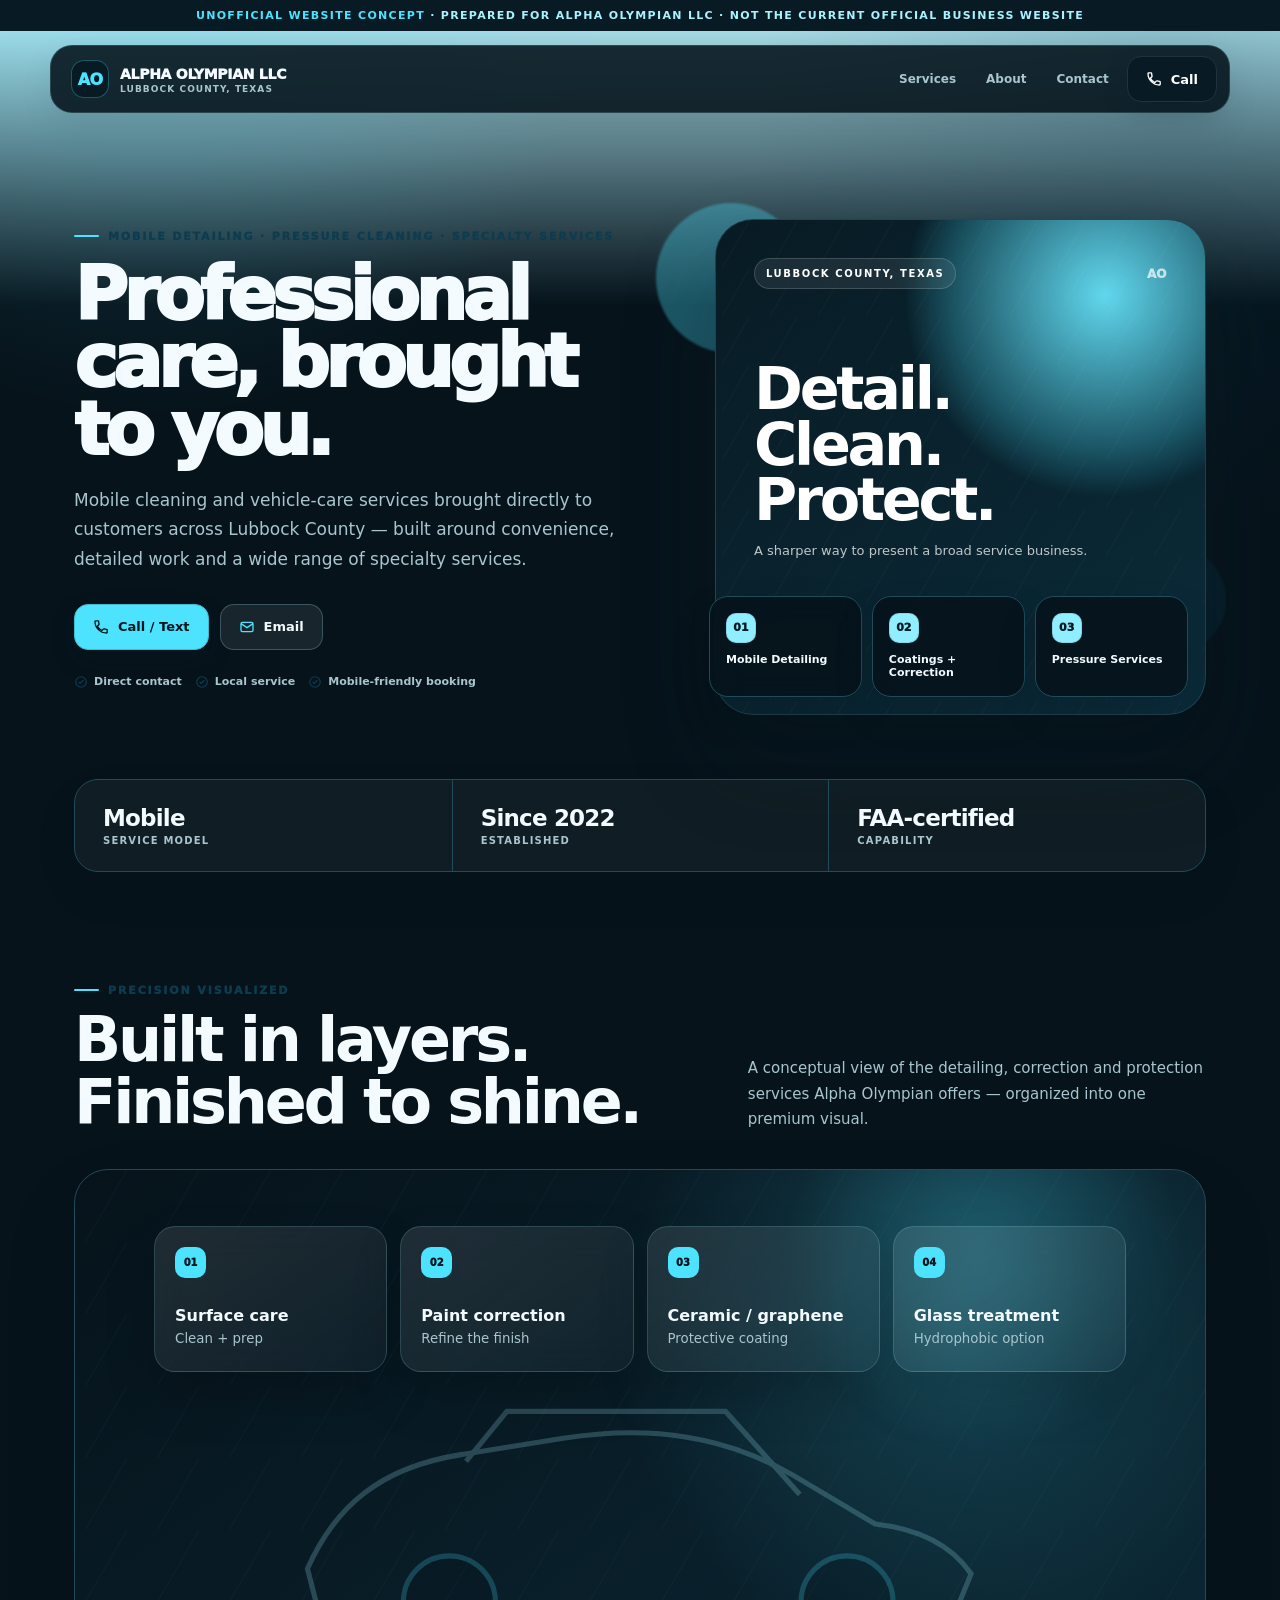
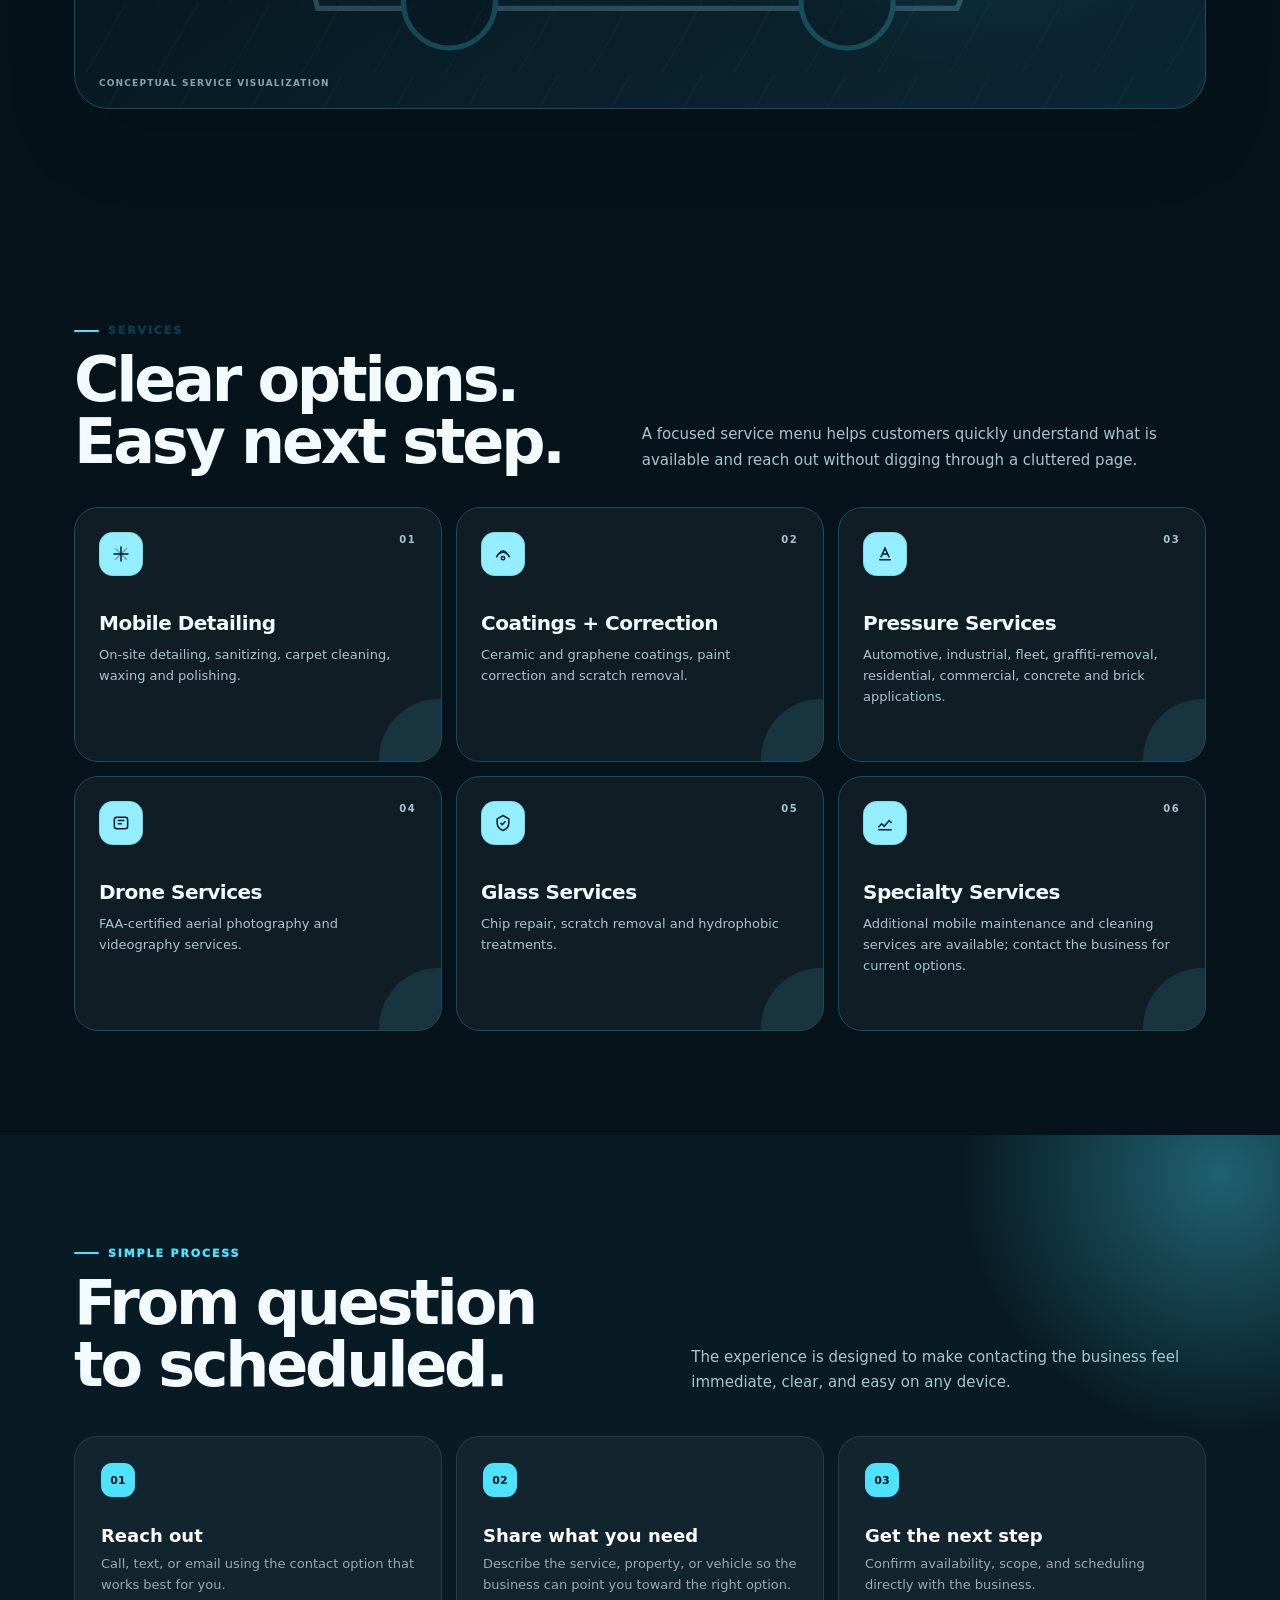
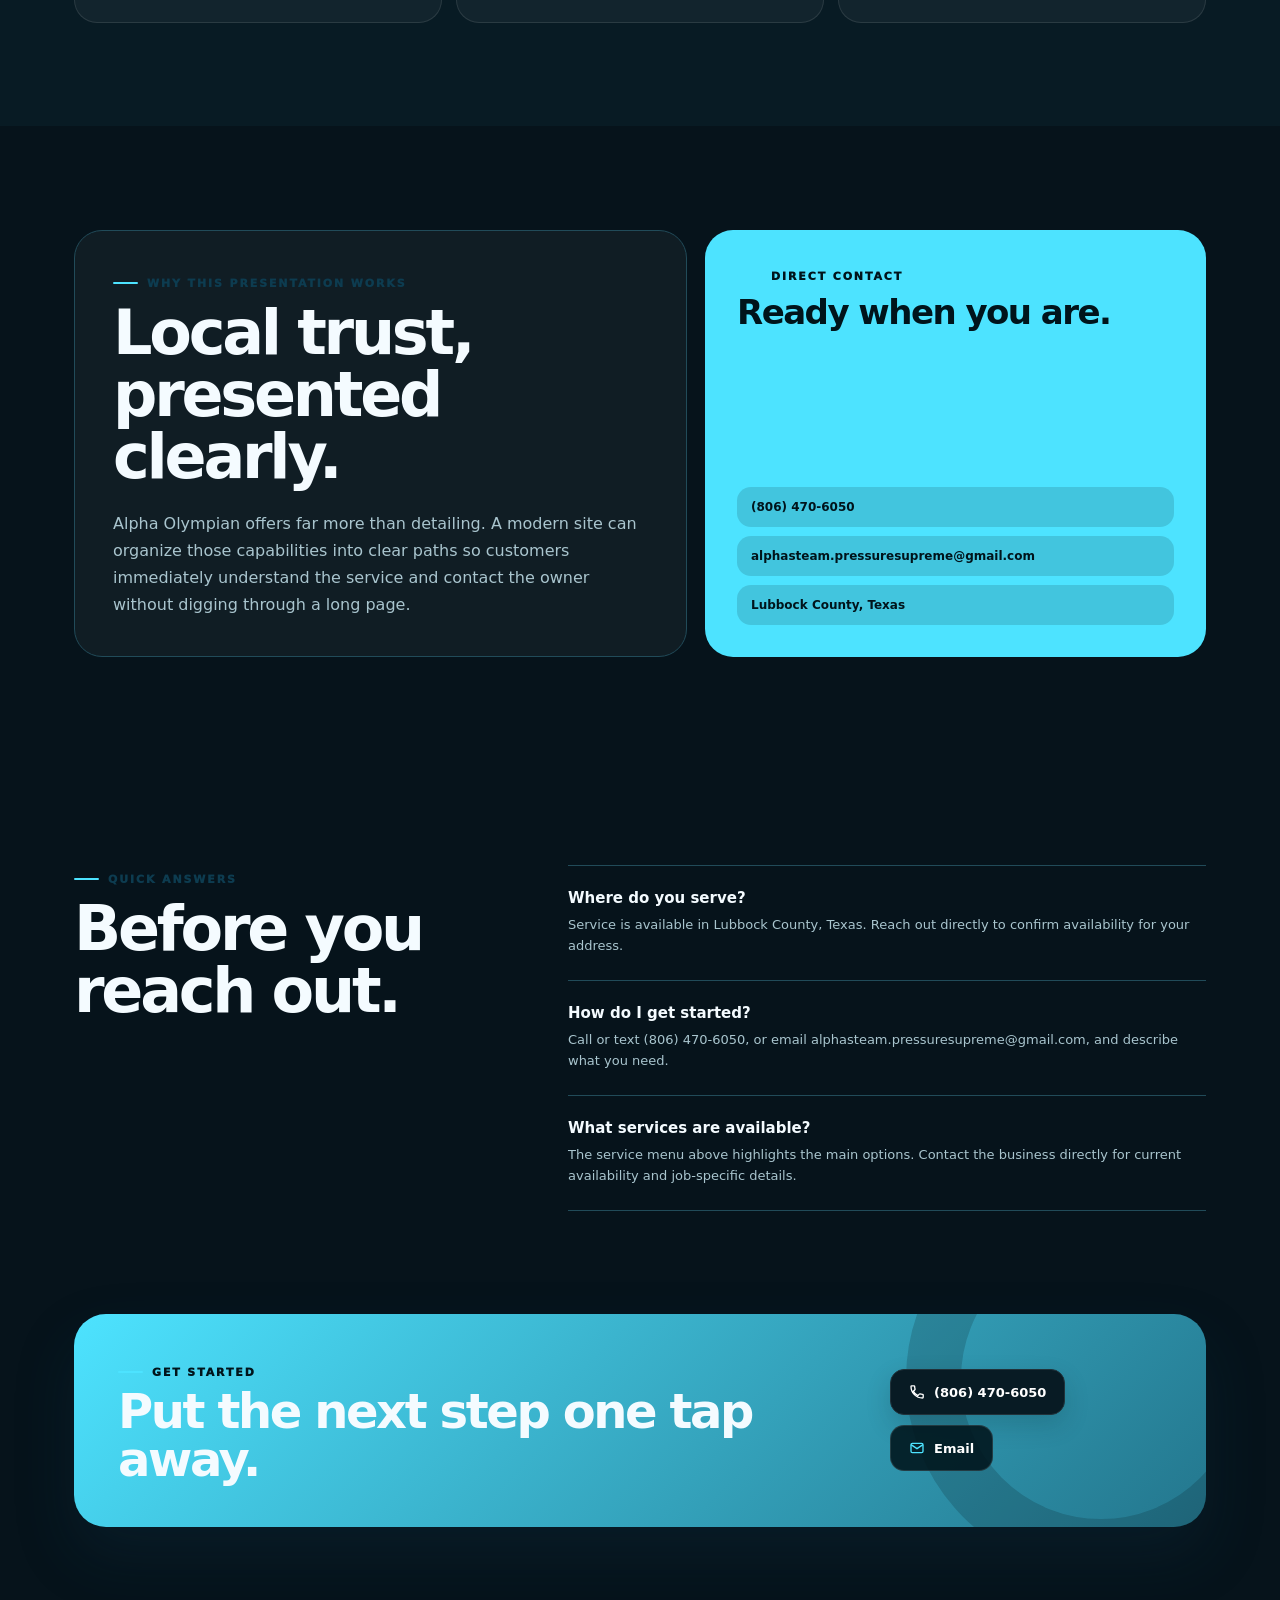
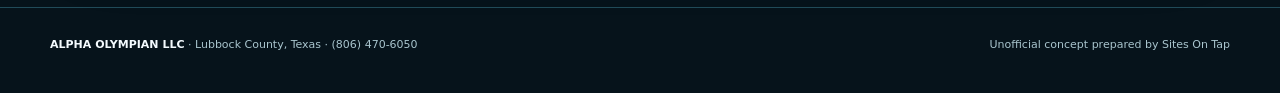
==== commit f9428311: "Finalize responsive hero rail and premium visuals" ====
--- a/alpha-olympian/index.html
+++ b/alpha-olympian/index.html
@@ -1 +1 @@
-<!doctype html><html lang="en"><head><meta charset="utf-8"><meta name="viewport" content="width=device-width,initial-scale=1"><link rel="stylesheet" href="../style.css?v=20260905-2152"></head><body data-site="alpha"><script src="../site.js?v=20260905-2152"></script></body></html>+<!doctype html><html lang="en"><head><meta charset="utf-8"><meta name="viewport" content="width=device-width,initial-scale=1"><link rel="stylesheet" href="../style.css?v=20260905-2157"></head><body data-site="alpha"><script src="../site.js?v=20260905-2157"></script></body></html>
--- a/style.css
+++ b/style.css
@@ -101,3 +101,5 @@
 @media(max-width:940px){.signature{padding-top:72px;padding-bottom:72px}.signature-head{grid-template-columns:1fr;gap:18px}.signature-stage{min-height:470px}.layer-stack{grid-template-columns:repeat(2,1fr);inset:34px 5% auto}.layer{min-height:120px}.alpha-car{opacity:.13}.o1,.o3{left:4%}.o2,.o4{right:4%}}
 @media(max-width:620px){.signature{padding:56px 17px}.signature-head{margin-bottom:24px}.signature-stage{min-height:420px;border-radius:25px;transform:none}.alpha-exploded{min-height:520px}.layer-stack{position:relative;inset:auto;display:grid;grid-template-columns:1fr 1fr;gap:8px;padding:20px}.layer{min-height:112px;padding:14px;border-radius:16px;animation:none}.layer span{width:27px;height:27px}.layer b{margin-top:15px;font-size:13px}.layer small{font-size:10px}.alpha-car{left:2%;right:2%;bottom:25px}.lush-cutaway{min-height:430px}.yard-label{left:5%;bottom:18px}.yard-label b{font-size:18px}.yard-pills{right:4%;top:48%;max-width:56%}.yard-pills span{font-size:8px;padding:7px 8px}.soil-layer{left:4%;right:4%;height:54px}.drip-line{left:7%;right:7%}.h2o-system{min-height:510px}.h2o-core{width:145px;height:145px}.h2o-core b{font-size:14px}.orbit-card{width:132px;min-height:88px;padding:12px;border-radius:16px}.orbit-card b{font-size:12px;margin-top:8px}.orbit-card small{font-size:9px}.o1{left:4%;top:8%}.o2{right:4%;top:8%}.o3{left:4%;bottom:9%}.o4{right:4%;bottom:9%}.water-rings i:nth-child(3){width:370px;height:370px}.sig-note{left:16px;bottom:12px;font-size:8px}.art-card{transform:none}}
 @media(prefers-reduced-motion:reduce){.art-card,.signature-stage,.orb,.layer,.blade,.drip-line i,.water-rings i,.droplets i{animation:none!important;transform:none!important}.reveal{transition-delay:0ms!important}}
+
+@media(min-width:621px){.art-inner{padding-bottom:152px}.floating-services{bottom:18px;left:18px;right:18px}.art-copy{max-width:88%}}
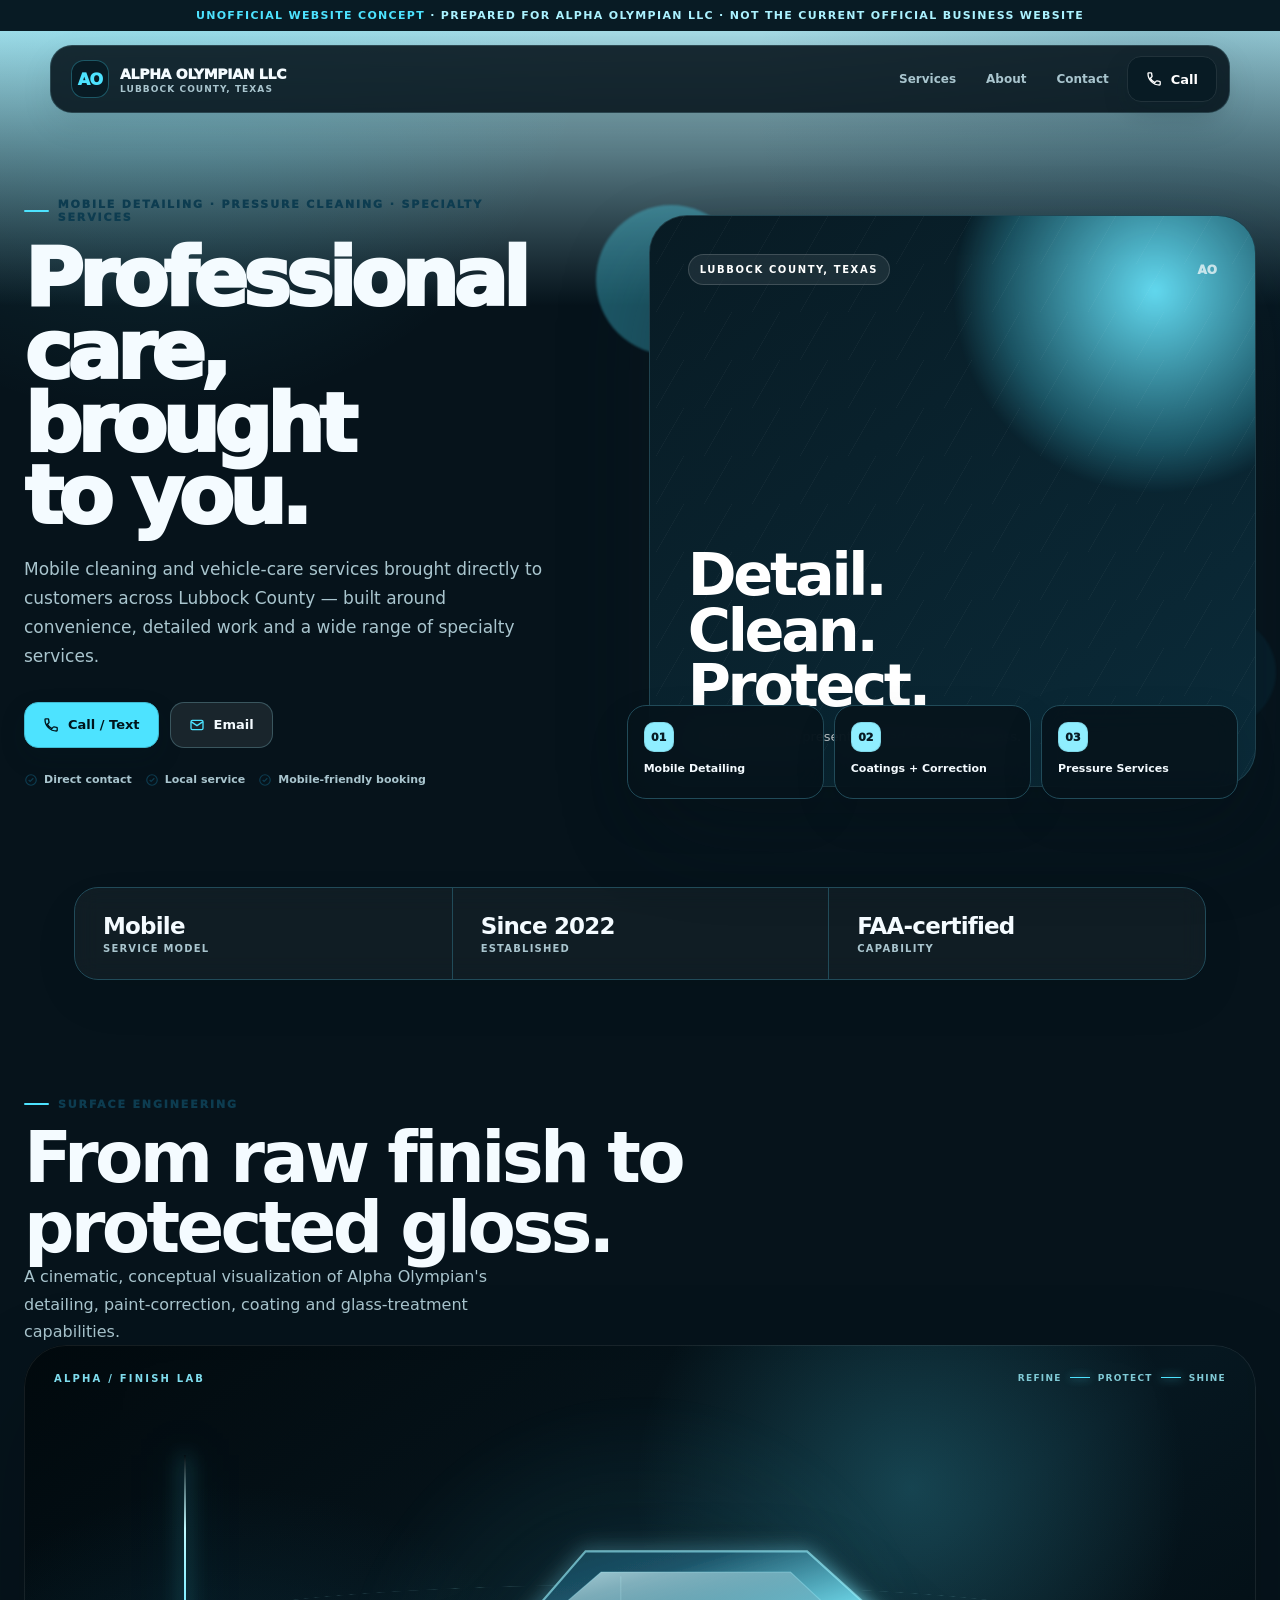
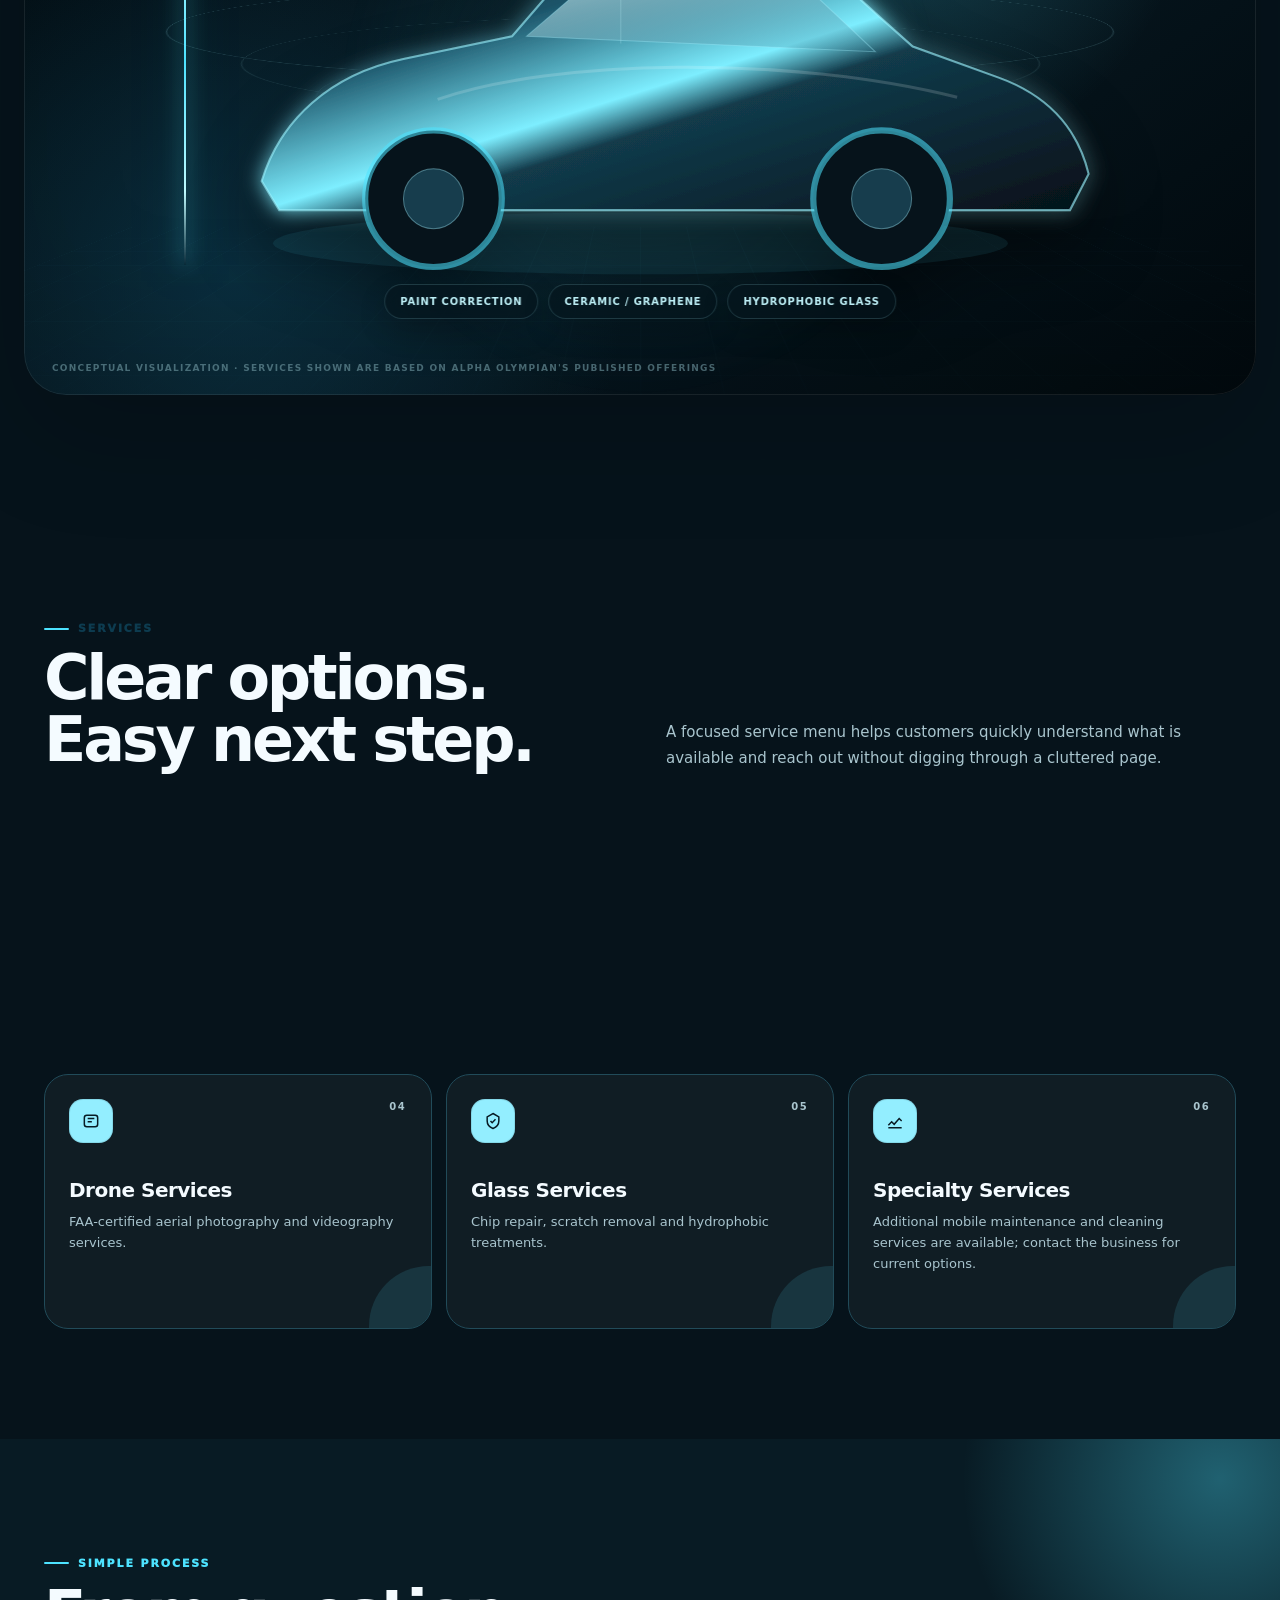
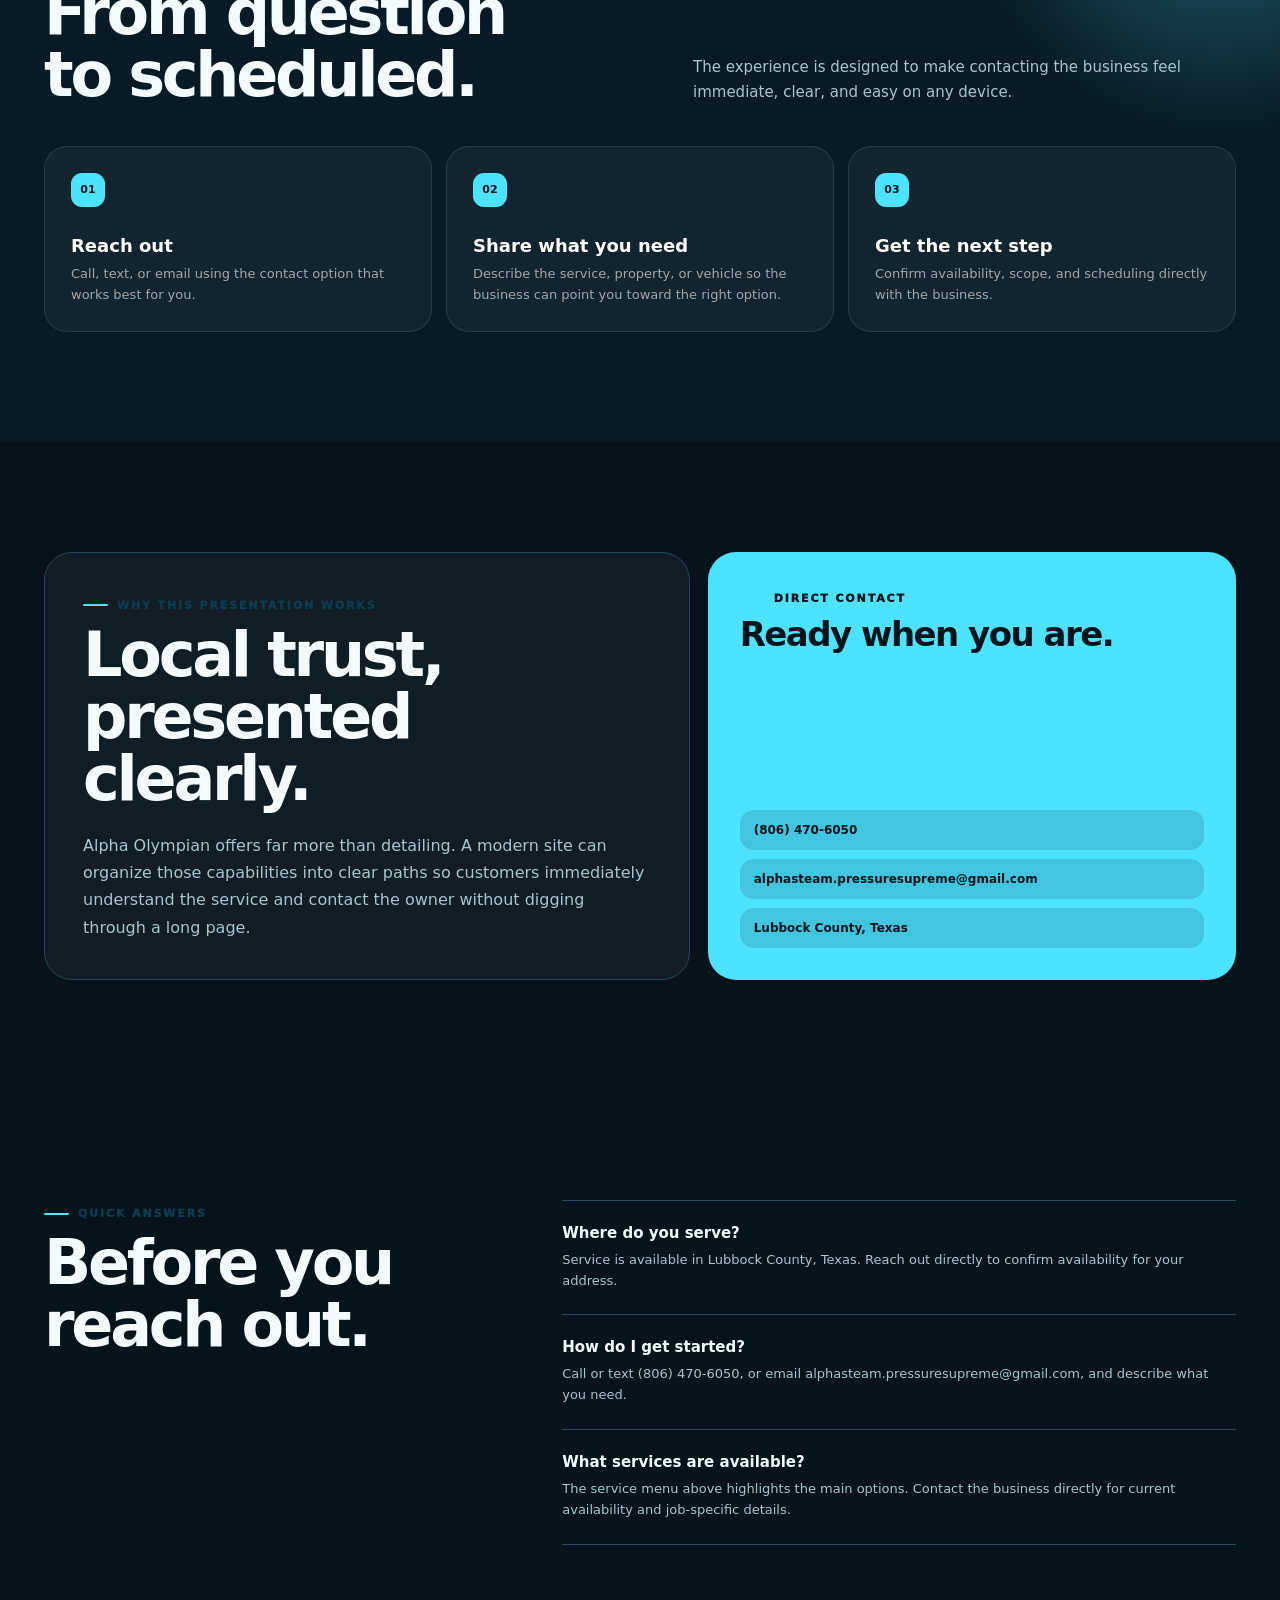
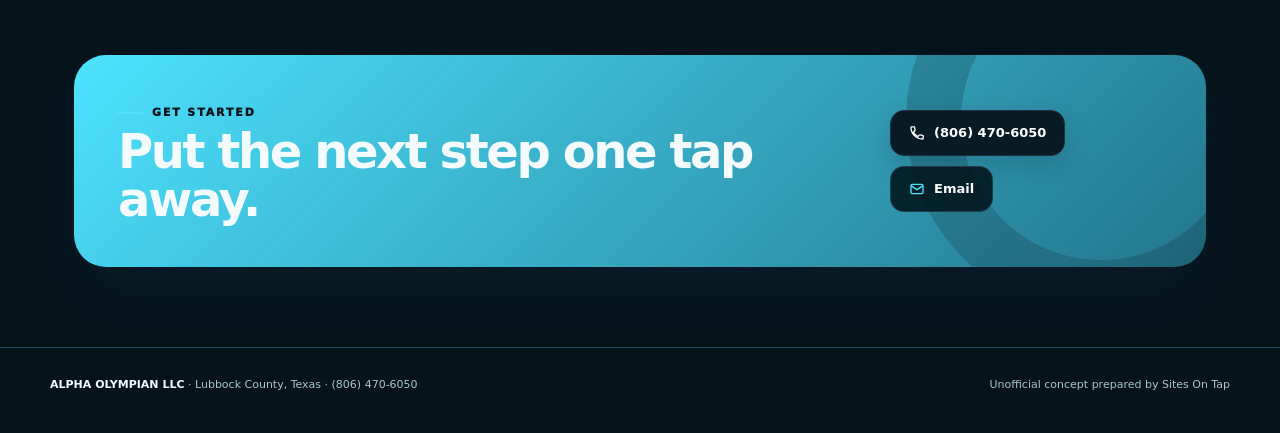
==== commit 93f3d17f: "Rebuild demos with cinematic service showcases" ====
--- a/alpha-olympian/index.html
+++ b/alpha-olympian/index.html
@@ -1 +1 @@
-<!doctype html><html lang="en"><head><meta charset="utf-8"><meta name="viewport" content="width=device-width,initial-scale=1"><link rel="stylesheet" href="../style.css?v=20260905-2157"></head><body data-site="alpha"><script src="../site.js?v=20260905-2157"></script></body></html>+<!doctype html><html lang="en"><head><meta charset="utf-8"><meta name="viewport" content="width=device-width,initial-scale=1"><link rel="stylesheet" href="../style.css?v=20260905-2208"></head><body data-site="alpha"><script src="../site.js?v=20260905-2208"></script></body></html>
--- a/style.css
+++ b/style.css
@@ -81,25 +81,44 @@
 .brand-mark.has-logo{background:white;padding:3px;overflow:hidden}.brand-mark.has-logo img{display:block;width:100%;height:100%;object-fit:contain;border-radius:9px}
 @media(max-width:620px){.brand-mark.has-logo{padding:2px}}
 
-/* === Sites On Tap A-list premium pass === */
-.reveal{transition-delay:var(--reveal-delay,0ms);will-change:transform,opacity}
-.hero-art,.signature-stage{--px:0;--py:0}
-.art-card{transform:perspective(1100px) rotateX(calc(var(--py)*-2deg)) rotateY(calc(var(--px)*2deg));transition:transform .35s ease}
-.art-card:before{animation:ambientGlow 8s ease-in-out infinite alternate}.orb.a{animation:orbFloat 7s ease-in-out infinite}.orb.b{animation:orbFloat 9s ease-in-out infinite reverse}
-.service-card,.step,.metric,.about-panel,.contact-panel{transition:transform .3s ease,border-color .3s ease,box-shadow .3s ease}
-@media(hover:hover){.metric:hover,.step:hover{transform:translateY(-4px)}.service-card:hover{transform:translateY(-7px) scale(1.008)}.contact-panel:hover{transform:translateY(-3px)}}
-.signature{padding-top:96px;padding-bottom:96px}.signature-head{display:grid;grid-template-columns:1.15fr .85fr;gap:54px;align-items:end;margin-bottom:36px}.signature-head>div{max-width:760px}.signature-head h2{margin-top:12px}.signature-stage{position:relative;isolation:isolate;min-height:520px;border:1px solid var(--line);border-radius:34px;overflow:hidden;background:linear-gradient(145deg,color-mix(in srgb,var(--bg) 92%,white),color-mix(in srgb,var(--soft) 22%,var(--bg)));box-shadow:0 35px 80px rgba(0,0,0,.09);transform:perspective(1200px) rotateX(calc(var(--py)*-1.2deg)) rotateY(calc(var(--px)*1.2deg));transition:transform .35s ease}.signature-stage:before{content:"";position:absolute;inset:0;z-index:-1;background-image:linear-gradient(120deg,transparent 0 45%,color-mix(in srgb,var(--accent) 7%,transparent) 45.5% 46%,transparent 46.5%);background-size:72px 72px;opacity:.55}.sig-note{position:absolute;left:24px;bottom:20px;font-size:9px;letter-spacing:.13em;text-transform:uppercase;font-weight:850;color:var(--muted)}
-/* Alpha exploded finish */
-.alpha-exploded{background:radial-gradient(circle at 78% 28%,rgba(77,227,255,.18),transparent 36%),linear-gradient(145deg,#06131b,#0b2734);border-color:#214b59}.sig-glow{position:absolute;width:420px;height:420px;border-radius:50%;right:1%;top:-24%;background:radial-gradient(circle,rgba(77,227,255,.22),transparent 67%);filter:blur(10px);animation:ambientGlow 7s ease-in-out infinite alternate}.alpha-car{position:absolute;left:7%;right:7%;bottom:38px;opacity:.21}.alpha-car svg{width:100%;fill:none;stroke:#a4f1ff;stroke-width:4}.alpha-car circle{fill:#06131b;stroke:#4de3ff}.layer-stack{position:absolute;inset:56px 7% auto 7%;display:grid;grid-template-columns:repeat(4,1fr);gap:13px;perspective:1000px}.layer{min-height:146px;padding:20px;border-radius:21px;border:1px solid rgba(164,241,255,.18);background:linear-gradient(145deg,rgba(255,255,255,.10),rgba(255,255,255,.035));backdrop-filter:blur(16px);color:#f4fbff;box-shadow:0 24px 50px rgba(0,0,0,.20);animation:layerFloat 5s ease-in-out infinite}.layer:nth-child(2){animation-delay:-1s}.layer:nth-child(3){animation-delay:-2s}.layer:nth-child(4){animation-delay:-3s}.layer span{display:grid;place-items:center;width:31px;height:31px;border-radius:10px;background:#4de3ff;color:#00141b;font-size:10px;font-weight:950}.layer b{display:block;margin-top:28px;font-size:16px}.layer small{display:block;margin-top:6px;color:#a9c5ce}.alpha-exploded .sig-note{color:#7fa6b2}
-/* Lush yard cutaway */
-.lush-cutaway{background:linear-gradient(#dff1cb 0 41%,#8d6949 41% 63%,#64472f 63% 100%)}.sun-orb{position:absolute;width:180px;height:180px;border-radius:50%;right:6%;top:8%;background:radial-gradient(circle,#f8f0ae,rgba(248,240,174,.2) 55%,transparent 72%);animation:ambientGlow 6s ease-in-out infinite alternate}.yard-top{position:absolute;left:0;right:0;top:27%;height:19%;border-bottom:9px solid #377e4a;background:linear-gradient(180deg,transparent,#a9d686 86%)}.yard-label{position:absolute;left:7%;bottom:22px;color:#122117}.yard-label b{display:block;font-size:24px;letter-spacing:-.03em}.yard-label small{font-weight:800}.blade{position:absolute;bottom:0;width:5px;height:45px;background:#2c7b40;border-radius:100% 0 100% 0;transform-origin:bottom;animation:grassSway 3.5s ease-in-out infinite}.b1{left:23%}.b2{left:28%;height:55px;animation-delay:-.5s}.b3{left:34%;height:39px;animation-delay:-1s}.b4{left:65%;height:58px;animation-delay:-1.5s}.b5{left:70%;height:44px;animation-delay:-2s}.soil-layer{position:absolute;left:6%;right:6%;height:62px;border-radius:18px;background:rgba(255,255,255,.08);border:1px solid rgba(255,255,255,.18);display:flex;align-items:center;padding:0 20px;color:#fff;font-size:11px;font-weight:850;letter-spacing:.08em;text-transform:uppercase}.topsoil{top:49%}.subsoil{top:76%}.drip-line{position:absolute;left:10%;right:10%;top:65%;height:32px;border-radius:999px;background:#172b22;box-shadow:0 10px 24px rgba(0,0,0,.20)}.drip-line b{position:absolute;right:18px;top:8px;color:#dff1cb;font-size:10px;letter-spacing:.1em;text-transform:uppercase}.drip-line i{position:absolute;top:11px;width:10px;height:10px;border-radius:50%;background:#86d7ff;box-shadow:0 0 0 0 rgba(134,215,255,.5);animation:dropPulse 2.2s infinite}.drip-line i:nth-child(1){left:14%}.drip-line i:nth-child(2){left:33%;animation-delay:-.6s}.drip-line i:nth-child(3){left:52%;animation-delay:-1.2s}.drip-line i:nth-child(4){left:71%;animation-delay:-1.8s}.yard-pills{position:absolute;right:6%;top:49%;display:flex;gap:8px;flex-wrap:wrap;max-width:48%;justify-content:flex-end}.yard-pills span{padding:9px 11px;border-radius:999px;background:rgba(245,243,234,.9);color:#122117;border:1px solid rgba(18,33,23,.12);font-size:9px;font-weight:900;text-transform:uppercase;letter-spacing:.08em}
-/* H2O orbit system */
-.h2o-system{background:radial-gradient(circle at center,#e9f9ff 0,#dff5ff 32%,#cbeaf7 67%,#b8dce9 100%)}.water-rings{position:absolute;inset:0;display:grid;place-items:center}.water-rings i{position:absolute;width:230px;height:230px;border:1px solid rgba(14,165,233,.25);border-radius:50%;animation:ringPulse 5s ease-in-out infinite}.water-rings i:nth-child(2){width:360px;height:360px;animation-delay:-1.7s}.water-rings i:nth-child(3){width:490px;height:490px;animation-delay:-3.4s}.h2o-core{position:absolute;left:50%;top:50%;transform:translate(-50%,-50%);width:180px;height:180px;border-radius:50%;display:flex;flex-direction:column;align-items:center;justify-content:center;text-align:center;background:linear-gradient(145deg,#071d32,#0b79b0);color:white;box-shadow:0 28px 60px rgba(7,29,50,.25);z-index:3}.h2o-core span{display:grid;place-items:center;width:45px;height:45px;border-radius:15px;background:#dff5ff;color:#071d32;font-weight:950}.h2o-core b{margin-top:13px;font-size:17px}.h2o-core small{margin-top:4px;opacity:.68}.orbit-card{position:absolute;width:165px;min-height:106px;padding:16px;border-radius:19px;background:rgba(255,255,255,.78);border:1px solid rgba(11,121,176,.14);backdrop-filter:blur(12px);box-shadow:0 18px 40px rgba(7,29,50,.12);animation:layerFloat 5.5s ease-in-out infinite}.orbit-card span{font-size:9px;font-weight:950;color:#0b79b0}.orbit-card b{display:block;margin-top:12px;font-size:15px}.orbit-card small{display:block;margin-top:4px;color:#617486}.o1{left:8%;top:14%}.o2{right:8%;top:14%;animation-delay:-1.2s}.o3{left:8%;bottom:15%;animation-delay:-2.4s}.o4{right:8%;bottom:15%;animation-delay:-3.6s}.droplets i{position:absolute;width:8px;height:13px;border-radius:60% 40% 65% 35%;background:#0ea5e9;opacity:.24;animation:dropFall 5s linear infinite}.droplets i:nth-child(1){left:18%;top:5%}.droplets i:nth-child(2){left:36%;top:11%;animation-delay:-1s}.droplets i:nth-child(3){right:22%;top:7%;animation-delay:-2s}.droplets i:nth-child(4){right:34%;top:18%;animation-delay:-3s}.droplets i:nth-child(5){left:52%;top:3%;animation-delay:-4s}
-@keyframes ambientGlow{to{transform:translate3d(-18px,16px,0) scale(1.07);opacity:.7}}@keyframes orbFloat{50%{transform:translate3d(8px,-12px,0) scale(1.05)}}@keyframes layerFloat{50%{transform:translateY(-8px)}}@keyframes grassSway{50%{transform:rotate(7deg)}}@keyframes dropPulse{50%{box-shadow:0 0 0 10px rgba(134,215,255,0)}}@keyframes ringPulse{50%{transform:scale(1.05);opacity:.55}}@keyframes dropFall{0%{transform:translateY(-20px);opacity:0}20%{opacity:.3}100%{transform:translateY(110px);opacity:0}}
-@media(min-width:1200px){.hero{min-height:650px}.hero h1{font-size:clamp(58px,5.7vw,84px)}.section{padding-top:104px;padding-bottom:104px}.signature-stage{min-height:540px}}
-@media(min-width:941px) and (max-width:1199px){.hero{gap:42px}.hero h1{font-size:clamp(50px,6vw,72px)}.art-card{inset:18px 0 0 18px}.signature-stage{min-height:500px}.layer-stack{left:5%;right:5%}}
-@media(max-width:940px){.signature{padding-top:72px;padding-bottom:72px}.signature-head{grid-template-columns:1fr;gap:18px}.signature-stage{min-height:470px}.layer-stack{grid-template-columns:repeat(2,1fr);inset:34px 5% auto}.layer{min-height:120px}.alpha-car{opacity:.13}.o1,.o3{left:4%}.o2,.o4{right:4%}}
-@media(max-width:620px){.signature{padding:56px 17px}.signature-head{margin-bottom:24px}.signature-stage{min-height:420px;border-radius:25px;transform:none}.alpha-exploded{min-height:520px}.layer-stack{position:relative;inset:auto;display:grid;grid-template-columns:1fr 1fr;gap:8px;padding:20px}.layer{min-height:112px;padding:14px;border-radius:16px;animation:none}.layer span{width:27px;height:27px}.layer b{margin-top:15px;font-size:13px}.layer small{font-size:10px}.alpha-car{left:2%;right:2%;bottom:25px}.lush-cutaway{min-height:430px}.yard-label{left:5%;bottom:18px}.yard-label b{font-size:18px}.yard-pills{right:4%;top:48%;max-width:56%}.yard-pills span{font-size:8px;padding:7px 8px}.soil-layer{left:4%;right:4%;height:54px}.drip-line{left:7%;right:7%}.h2o-system{min-height:510px}.h2o-core{width:145px;height:145px}.h2o-core b{font-size:14px}.orbit-card{width:132px;min-height:88px;padding:12px;border-radius:16px}.orbit-card b{font-size:12px;margin-top:8px}.orbit-card small{font-size:9px}.o1{left:4%;top:8%}.o2{right:4%;top:8%}.o3{left:4%;bottom:9%}.o4{right:4%;bottom:9%}.water-rings i:nth-child(3){width:370px;height:370px}.sig-note{left:16px;bottom:12px;font-size:8px}.art-card{transform:none}}
-@media(prefers-reduced-motion:reduce){.art-card,.signature-stage,.orb,.layer,.blade,.drip-line i,.water-rings i,.droplets i{animation:none!important;transform:none!important}.reveal{transition-delay:0ms!important}}
-
-@media(min-width:621px){.art-inner{padding-bottom:152px}.floating-services{bottom:18px;left:18px;right:18px}.art-copy{max-width:88%}}
+/* === Sites On Tap cinematic v2 === */
+.showcase{min-height:620px;border-radius:42px;box-shadow:0 42px 110px rgba(0,0,0,.16);transform-style:preserve-3d;overflow:hidden}
+.showcase:after{content:"";position:absolute;inset:0;pointer-events:none;border-radius:inherit;box-shadow:inset 0 0 0 1px rgba(255,255,255,.08),inset 0 -80px 120px rgba(0,0,0,.08)}
+.showcase-note{position:absolute;left:28px;bottom:22px;z-index:20;font-size:9px;font-weight:850;letter-spacing:.14em;text-transform:uppercase;opacity:.55}
+.signature-head h2{max-width:820px;font-size:clamp(46px,5.5vw,76px)}
+.signature-head .lead{font-size:16px;max-width:520px}
+.site-alpha .signature{max-width:1320px}.site-lush .signature{max-width:1320px}.site-h2o .signature{max-width:1320px}
+/* Alpha: cinematic finish lab */
+.stage-alpha{background:radial-gradient(circle at 72% 22%,rgba(77,227,255,.22),transparent 27%),radial-gradient(circle at 17% 82%,rgba(13,60,80,.65),transparent 34%),linear-gradient(145deg,#020a0e 0%,#071821 55%,#02090d 100%);border-color:rgba(164,241,255,.18);color:#effdff}
+.alpha-grid{position:absolute;inset:0;background-image:linear-gradient(rgba(77,227,255,.045) 1px,transparent 1px),linear-gradient(90deg,rgba(77,227,255,.045) 1px,transparent 1px);background-size:56px 56px;mask-image:linear-gradient(to bottom,rgba(0,0,0,.75),transparent 88%);transform:perspective(800px) rotateX(65deg) scale(1.5) translateY(26%);transform-origin:bottom}
+.alpha-halo{position:absolute;width:620px;height:620px;border-radius:50%;left:50%;top:50%;transform:translate(-50%,-46%);background:radial-gradient(circle,rgba(77,227,255,.18),rgba(77,227,255,.05) 42%,transparent 69%);filter:blur(4px);animation:cinemaPulse 5.5s ease-in-out infinite}
+.alpha-label{position:absolute;top:28px;left:30px;font-size:10px;font-weight:900;letter-spacing:.22em;color:#7fddee;z-index:6}
+.alpha-depth{position:absolute;left:12%;right:12%;top:20%;height:46%;border-radius:50%;border:1px solid rgba(164,241,255,.18);transform:perspective(900px) rotateX(72deg);filter:drop-shadow(0 0 18px rgba(77,227,255,.08));animation:depthBreathe 6s ease-in-out infinite}
+.alpha-depth.d2{left:18%;right:18%;top:25%;opacity:.62;animation-delay:-2s}.alpha-depth.d3{left:24%;right:24%;top:30%;opacity:.38;animation-delay:-4s}
+.alpha-vehicle{position:absolute;left:8%;right:8%;top:21%;z-index:7;filter:drop-shadow(0 35px 35px rgba(0,0,0,.48));transform:translateZ(40px)}
+.alpha-vehicle svg{width:100%;height:auto;overflow:visible}.alpha-body{filter:url(#alphaGlow)}
+.alpha-shine{position:absolute;inset:8% 5% 15%;background:linear-gradient(110deg,transparent 35%,rgba(255,255,255,.82) 48%,rgba(77,227,255,.55) 51%,transparent 62%);mix-blend-mode:screen;transform:translateX(-125%) skewX(-12deg);animation:alphaGloss 5.8s cubic-bezier(.55,.05,.22,1) infinite;clip-path:polygon(8% 39%,27% 24%,43% 20%,56% 4%,75% 9%,91% 36%,100% 55%,95% 76%,7% 76%,0 57%)}
+.alpha-scanline{position:absolute;top:17%;bottom:20%;width:2px;left:13%;z-index:9;background:linear-gradient(transparent,#bffaff 18%,#4de3ff 50%,#bffaff 82%,transparent);box-shadow:0 0 20px #4de3ff,0 0 48px rgba(77,227,255,.55);animation:scanCar 5.8s cubic-bezier(.55,.05,.22,1) infinite}
+.alpha-pills{position:absolute;z-index:12;left:50%;bottom:76px;transform:translateX(-50%);display:flex;gap:10px;white-space:nowrap}.alpha-pills span{padding:11px 15px;border:1px solid rgba(164,241,255,.16);border-radius:999px;background:rgba(5,22,30,.62);backdrop-filter:blur(16px);font-size:10px;font-weight:850;letter-spacing:.08em;text-transform:uppercase;color:#bdeff6;box-shadow:0 12px 30px rgba(0,0,0,.16)}
+.alpha-readout{position:absolute;right:30px;top:28px;z-index:10;display:flex;align-items:center;gap:8px;font-size:9px;letter-spacing:.14em;color:#80cad6}.alpha-readout i{width:20px;height:1px;background:#4de3ff;box-shadow:0 0 8px #4de3ff}
+.stage-alpha .showcase-note{color:#7fa9b2}
+/* Lush: animated property reveal */
+.stage-lush{background:#dfeccf;border-color:#d1dfc6;color:#15301d;isolation:isolate}.lush-sky{position:absolute;inset:0 0 38%;background:linear-gradient(180deg,#eff6df 0%,#d8ebc6 72%,#bfdda9);z-index:-3}.lush-sun{position:absolute;width:260px;height:260px;border-radius:50%;right:6%;top:4%;background:radial-gradient(circle,#fff5b8 0 14%,rgba(255,240,154,.5) 32%,rgba(255,240,154,.08) 58%,transparent 72%);animation:cinemaPulse 7s ease-in-out infinite;z-index:-2}.lush-scene{position:absolute;inset:8% 3% 8%;display:grid;place-items:center}.lush-scene svg{width:100%;height:100%;filter:drop-shadow(0 28px 32px rgba(45,73,43,.12))}.lush-base{filter:saturate(.42) contrast(.88);opacity:.72}.lush-after{clip-path:inset(0 100% 0 0);animation:yardReveal 7.5s cubic-bezier(.72,0,.25,1) infinite}.lush-wipe{position:absolute;top:10%;bottom:10%;width:2px;left:4%;background:linear-gradient(transparent,#fff 20%,#f5ffcb 52%,#fff 80%,transparent);box-shadow:0 0 20px rgba(255,255,224,.95),0 0 54px rgba(183,224,139,.75);z-index:8;animation:yardSweep 7.5s cubic-bezier(.72,0,.25,1) infinite}.lush-irrigation{position:absolute;left:12%;right:12%;bottom:13%;height:42px;z-index:9}.lush-irrigation .pipe{position:absolute;left:0;right:0;top:20px;height:3px;border-radius:4px;background:linear-gradient(90deg,rgba(53,124,77,.35),#2d7f52,rgba(53,124,77,.35));box-shadow:0 0 10px rgba(45,127,82,.22)}.lush-irrigation i{position:absolute;left:var(--x);top:12px;width:18px;height:18px;border-radius:50%;background:#8bdcff;border:4px solid #3f7e63;box-shadow:0 0 0 0 rgba(90,201,240,.45);animation:dripPulse 2.4s ease-out infinite}.lush-irrigation i:nth-of-type(2){animation-delay:-.6s}.lush-irrigation i:nth-of-type(3){animation-delay:-1.2s}.lush-irrigation i:nth-of-type(4){animation-delay:-1.8s}.lush-copy{position:absolute;left:28px;right:28px;top:26px;z-index:12;display:flex;justify-content:space-between;align-items:center;font-size:9px;font-weight:900;letter-spacing:.17em;color:#44664b}.lush-copy b{font-size:11px;letter-spacing:.2em}.lush-pills{position:absolute;left:50%;bottom:72px;transform:translateX(-50%);z-index:12;display:flex;gap:9px}.lush-pills span{padding:10px 14px;border-radius:999px;border:1px solid rgba(30,95,52,.14);background:rgba(247,250,237,.76);backdrop-filter:blur(12px);box-shadow:0 10px 24px rgba(53,75,45,.09);font-size:10px;font-weight:900;text-transform:uppercase;letter-spacing:.08em;white-space:nowrap}.stage-lush .showcase-note{color:#496552}
+/* H2O: dirty-to-clean transformation */
+.stage-h2o{background:radial-gradient(circle at 50% 40%,#f7fdff 0,#e4f7ff 35%,#b8e7f7 70%,#9fd8eb 100%);border-color:#b6deea;color:#071d32}.h2o-grid{position:absolute;inset:0;background-image:radial-gradient(circle at center,rgba(14,165,233,.10) 0 1px,transparent 1.5px);background-size:24px 24px;mask-image:linear-gradient(to bottom,rgba(0,0,0,.65),transparent)}.h2o-foam{position:absolute;left:-8%;right:-8%;bottom:-26%;height:48%;border-radius:50%;background:radial-gradient(ellipse at center,rgba(255,255,255,.95),rgba(223,245,255,.9) 44%,rgba(255,255,255,0) 70%);filter:blur(2px)}.h2o-vehicle{position:absolute;left:7%;right:7%;top:20%;z-index:5;filter:drop-shadow(0 30px 28px rgba(7,29,50,.18))}.h2o-vehicle svg{width:100%;height:auto}.h2o-washline{position:absolute;left:8%;right:8%;top:18%;bottom:22%;z-index:7;overflow:hidden;pointer-events:none}.h2o-washline:before{content:"";position:absolute;top:-5%;bottom:-5%;width:3px;left:8%;background:#fff;box-shadow:0 0 18px 5px rgba(255,255,255,.85),0 0 54px 18px rgba(14,165,233,.28);animation:cleanSweep 6.3s cubic-bezier(.62,.02,.26,1) infinite}.h2o-washline span{position:absolute;inset:0;background:linear-gradient(105deg,transparent 0 43%,rgba(255,255,255,.45) 48%,rgba(14,165,233,.18) 51%,transparent 58%);transform:translateX(-125%);animation:cleanFlash 6.3s cubic-bezier(.62,.02,.26,1) infinite}.h2o-spray{position:absolute;inset:12% 7% 20%;z-index:8;overflow:hidden;pointer-events:none}.h2o-spray i{position:absolute;width:8px;height:17px;border-radius:70% 70% 60% 60%;background:linear-gradient(#fff,#51c7ee);opacity:.8;animation:dropFall 2.7s linear infinite}.h2o-spray i:nth-child(1){left:12%;animation-delay:-.3s}.h2o-spray i:nth-child(2){left:24%;animation-delay:-1.1s;width:5px;height:11px}.h2o-spray i:nth-child(3){left:42%;animation-delay:-2s}.h2o-spray i:nth-child(4){left:57%;animation-delay:-.8s;width:6px;height:13px}.h2o-spray i:nth-child(5){left:71%;animation-delay:-1.7s}.h2o-spray i:nth-child(6){left:82%;animation-delay:-2.4s;width:5px;height:10px}.h2o-spray i:nth-child(7){left:91%;animation-delay:-1.4s}.h2o-badge{position:absolute;z-index:12;left:30px;top:28px;display:grid;grid-template-columns:auto auto;grid-template-rows:auto auto;column-gap:11px;align-items:center;padding:11px 14px;border-radius:18px;background:rgba(255,255,255,.68);border:1px solid rgba(255,255,255,.65);backdrop-filter:blur(18px);box-shadow:0 12px 26px rgba(7,29,50,.08)}.h2o-badge b{grid-row:1/3;display:grid;place-items:center;width:42px;height:42px;border-radius:13px;background:#071d32;color:white;font-size:14px}.h2o-badge span{font-size:11px;font-weight:900}.h2o-badge small{font-size:9px;color:#617486}.h2o-pills{position:absolute;z-index:12;right:26px;bottom:70px;display:grid;grid-template-columns:repeat(2,auto);gap:8px}.h2o-pills span{padding:10px 13px;border-radius:999px;background:rgba(255,255,255,.72);border:1px solid rgba(255,255,255,.8);backdrop-filter:blur(14px);font-size:9px;font-weight:900;letter-spacing:.07em;text-transform:uppercase;box-shadow:0 8px 20px rgba(7,29,50,.07)}
+/* Stage motion */
+@keyframes cinemaPulse{0%,100%{transform:scale(.96);opacity:.7}50%{transform:scale(1.05);opacity:1}}
+@keyframes depthBreathe{0%,100%{transform:perspective(900px) rotateX(72deg) scale(.96);opacity:.45}50%{transform:perspective(900px) rotateX(72deg) scale(1.04);opacity:.8}}
+@keyframes alphaGloss{0%,18%{transform:translateX(-135%) skewX(-12deg)}58%,100%{transform:translateX(135%) skewX(-12deg)}}
+@keyframes scanCar{0%,18%{left:13%;opacity:0}22%{opacity:1}58%{left:87%;opacity:1}62%,100%{left:87%;opacity:0}}
+@keyframes yardReveal{0%,15%{clip-path:inset(0 100% 0 0)}60%,86%{clip-path:inset(0 0 0 0)}100%{clip-path:inset(0 100% 0 0)}}
+@keyframes yardSweep{0%,15%{left:4%;opacity:0}18%{opacity:1}60%,86%{left:96%;opacity:1}90%,100%{left:96%;opacity:0}}
+@keyframes dripPulse{0%{box-shadow:0 0 0 0 rgba(90,201,240,.55)}65%,100%{box-shadow:0 0 0 18px rgba(90,201,240,0)}}
+@keyframes cleanSweep{0%,14%{left:8%;opacity:0}18%{opacity:1}62%,88%{left:92%;opacity:1}92%,100%{left:92%;opacity:0}}
+@keyframes cleanFlash{0%,14%{transform:translateX(-125%)}62%,100%{transform:translateX(125%)}}
+@keyframes dropFall{0%{transform:translateY(-40px) scale(.7);opacity:0}12%{opacity:.85}100%{transform:translateY(430px) scale(1.1);opacity:0}}
+/* Desktop hero gets more editorial scale */
+@media(min-width:941px){.hero{max-width:1320px;padding-top:84px;padding-bottom:120px;grid-template-columns:minmax(0,.92fr) minmax(520px,1.08fr);gap:74px}.hero h1{font-size:clamp(62px,6.3vw,102px);line-height:.9}.hero-art{min-height:590px}.art-card{inset:18px 0 0 18px}.section{max-width:1240px}.signature{max-width:1320px}.signature-stage{min-height:650px}}
+@media(max-width:940px){.showcase{min-height:560px}.signature-head{grid-template-columns:1fr;gap:18px}.alpha-vehicle,.h2o-vehicle{left:2%;right:2%;top:24%}.alpha-pills{bottom:68px}.lush-scene{inset:12% 1% 9%}}
+@media(max-width:620px){.signature{padding-top:58px;padding-bottom:58px}.signature-head{margin-bottom:20px}.signature-head h2{font-size:40px;line-height:.97}.signature-head .lead{font-size:14px}.showcase{min-height:510px;border-radius:27px;transform:none!important}.showcase-note{left:16px;right:16px;bottom:14px;font-size:7px;line-height:1.4}.alpha-label{left:17px;top:18px;font-size:8px}.alpha-readout{display:none}.alpha-depth{left:4%;right:4%;top:28%;height:34%}.alpha-depth.d2{left:10%;right:10%;top:31%}.alpha-depth.d3{left:17%;right:17%;top:34%}.alpha-vehicle{left:-11%;right:-11%;top:29%}.alpha-pills{left:14px;right:14px;bottom:48px;transform:none;display:grid;grid-template-columns:1fr 1fr;white-space:normal}.alpha-pills span{font-size:7px;padding:9px 8px;text-align:center}.alpha-pills span:last-child{grid-column:1/-1}.lush-copy{left:15px;right:15px;top:16px}.lush-copy b{display:none}.lush-scene{inset:13% -14% 12%}.lush-irrigation{left:8%;right:8%;bottom:14%}.lush-pills{left:14px;right:14px;bottom:48px;transform:none;display:grid;grid-template-columns:repeat(3,1fr);gap:5px}.lush-pills span{font-size:7px;padding:8px 5px;text-align:center}.h2o-vehicle{left:-12%;right:-12%;top:29%}.h2o-badge{left:15px;top:16px;padding:8px 10px}.h2o-badge b{width:34px;height:34px;font-size:11px}.h2o-pills{left:14px;right:14px;bottom:47px;grid-template-columns:1fr 1fr}.h2o-pills span{font-size:7px;text-align:center;padding:8px 6px}.h2o-spray{inset:10% 0 18%}}
+@media(prefers-reduced-motion:reduce){.alpha-halo,.alpha-depth,.alpha-shine,.alpha-scanline,.lush-after,.lush-wipe,.lush-irrigation i,.h2o-washline:before,.h2o-washline span,.h2o-spray i{animation:none!important}.lush-after{clip-path:inset(0 0 0 0)}.lush-wipe{display:none}}
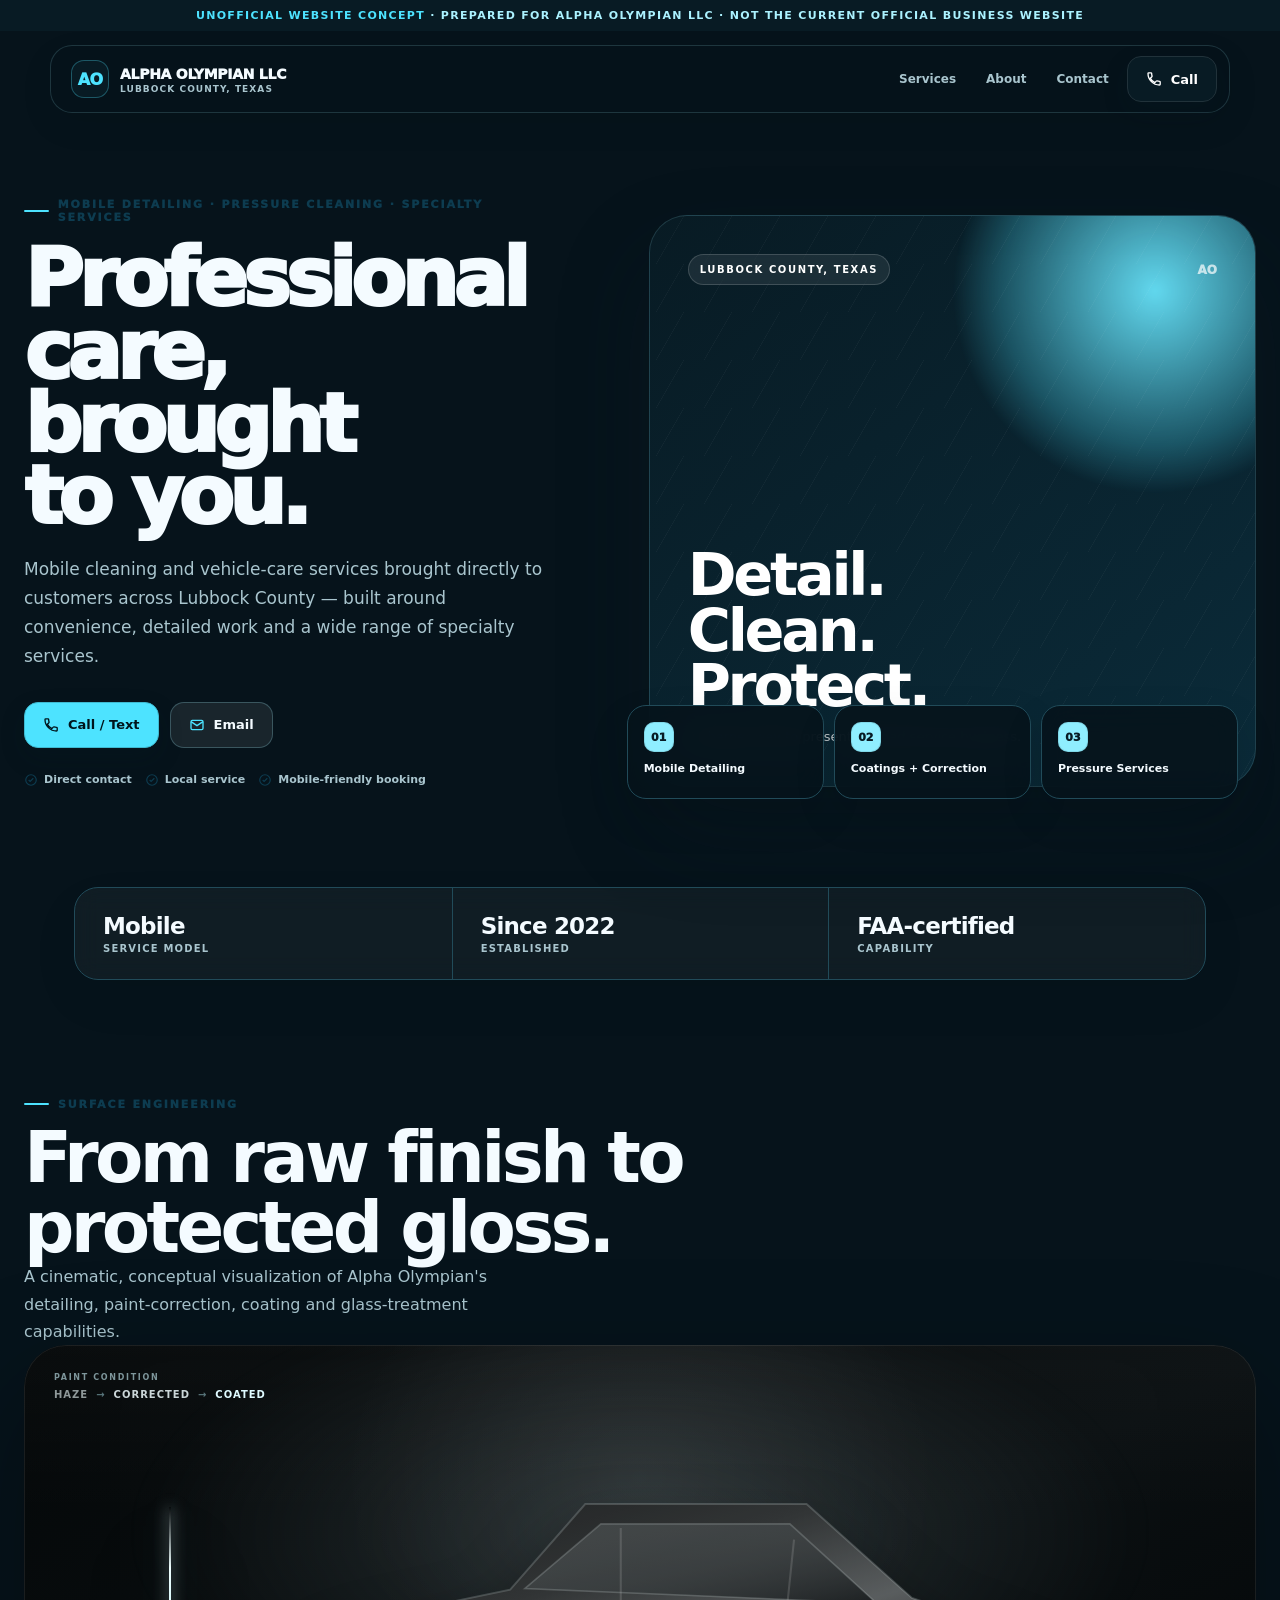
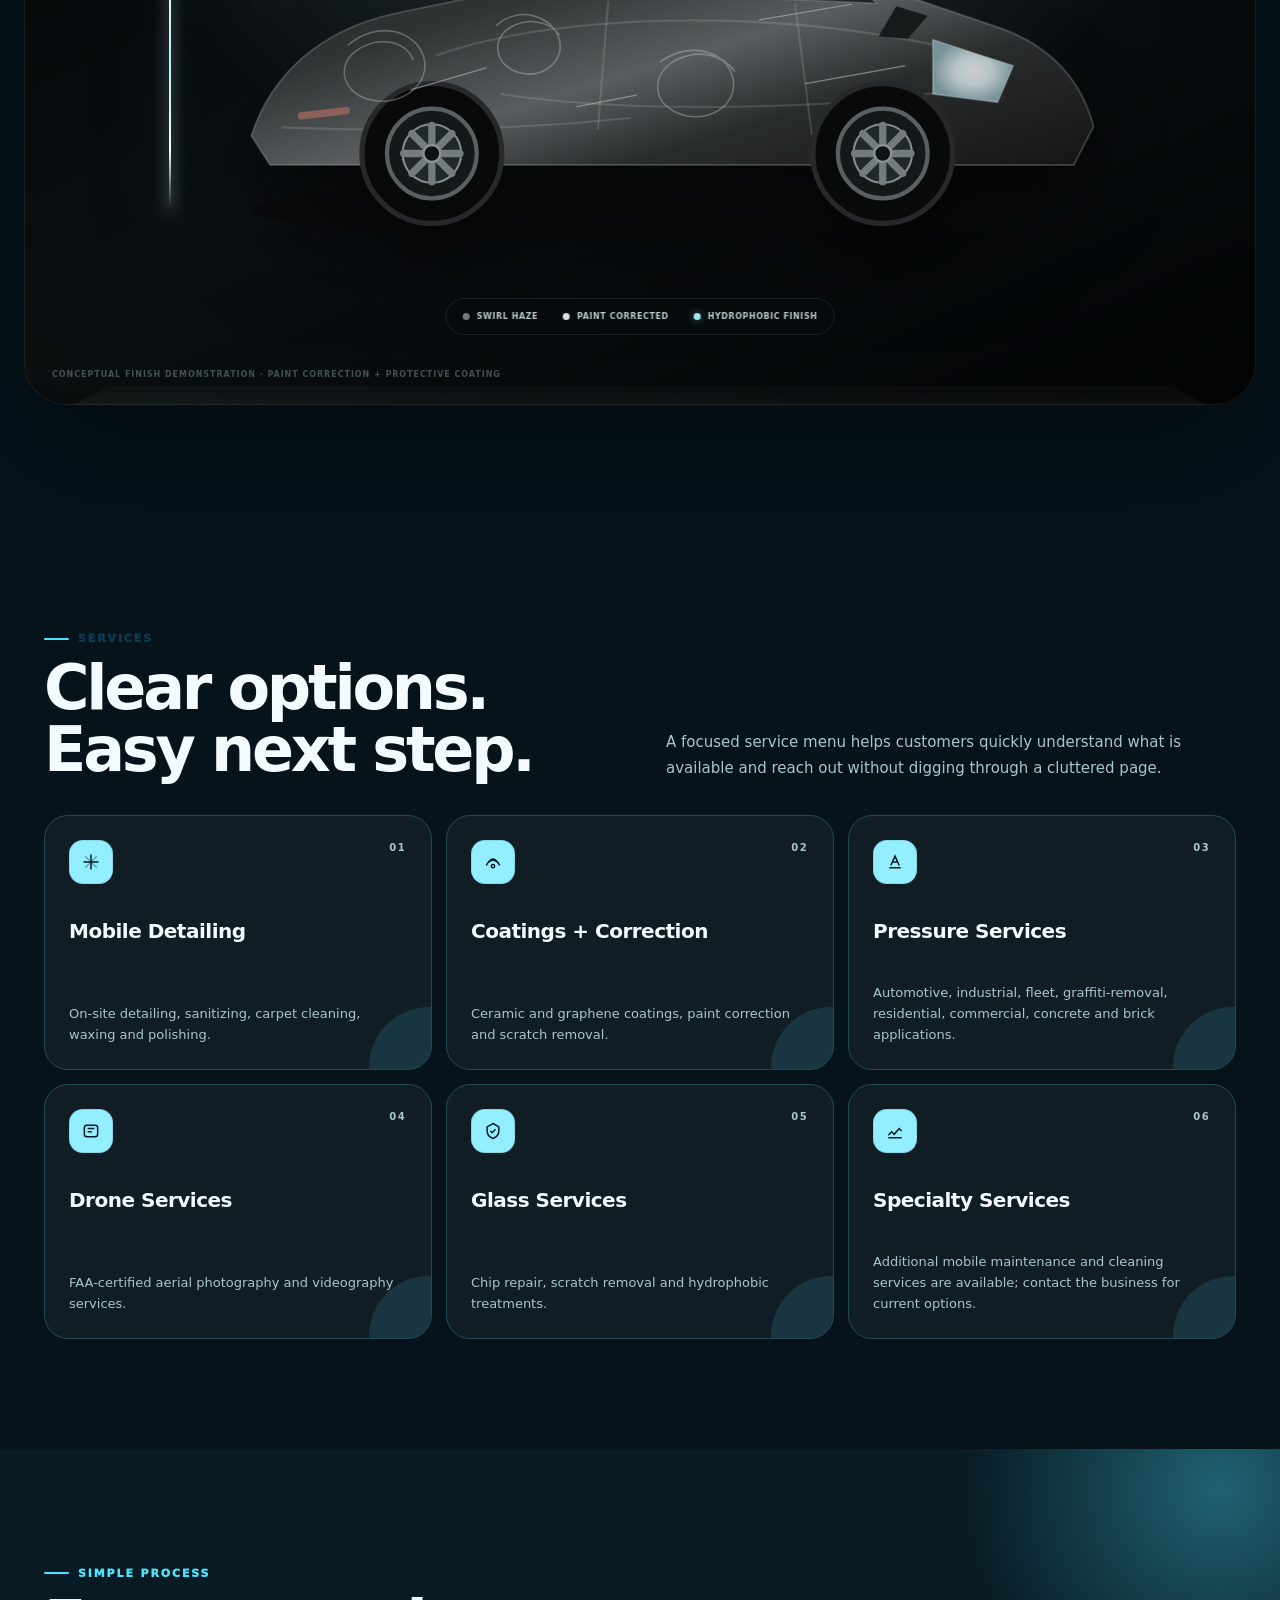
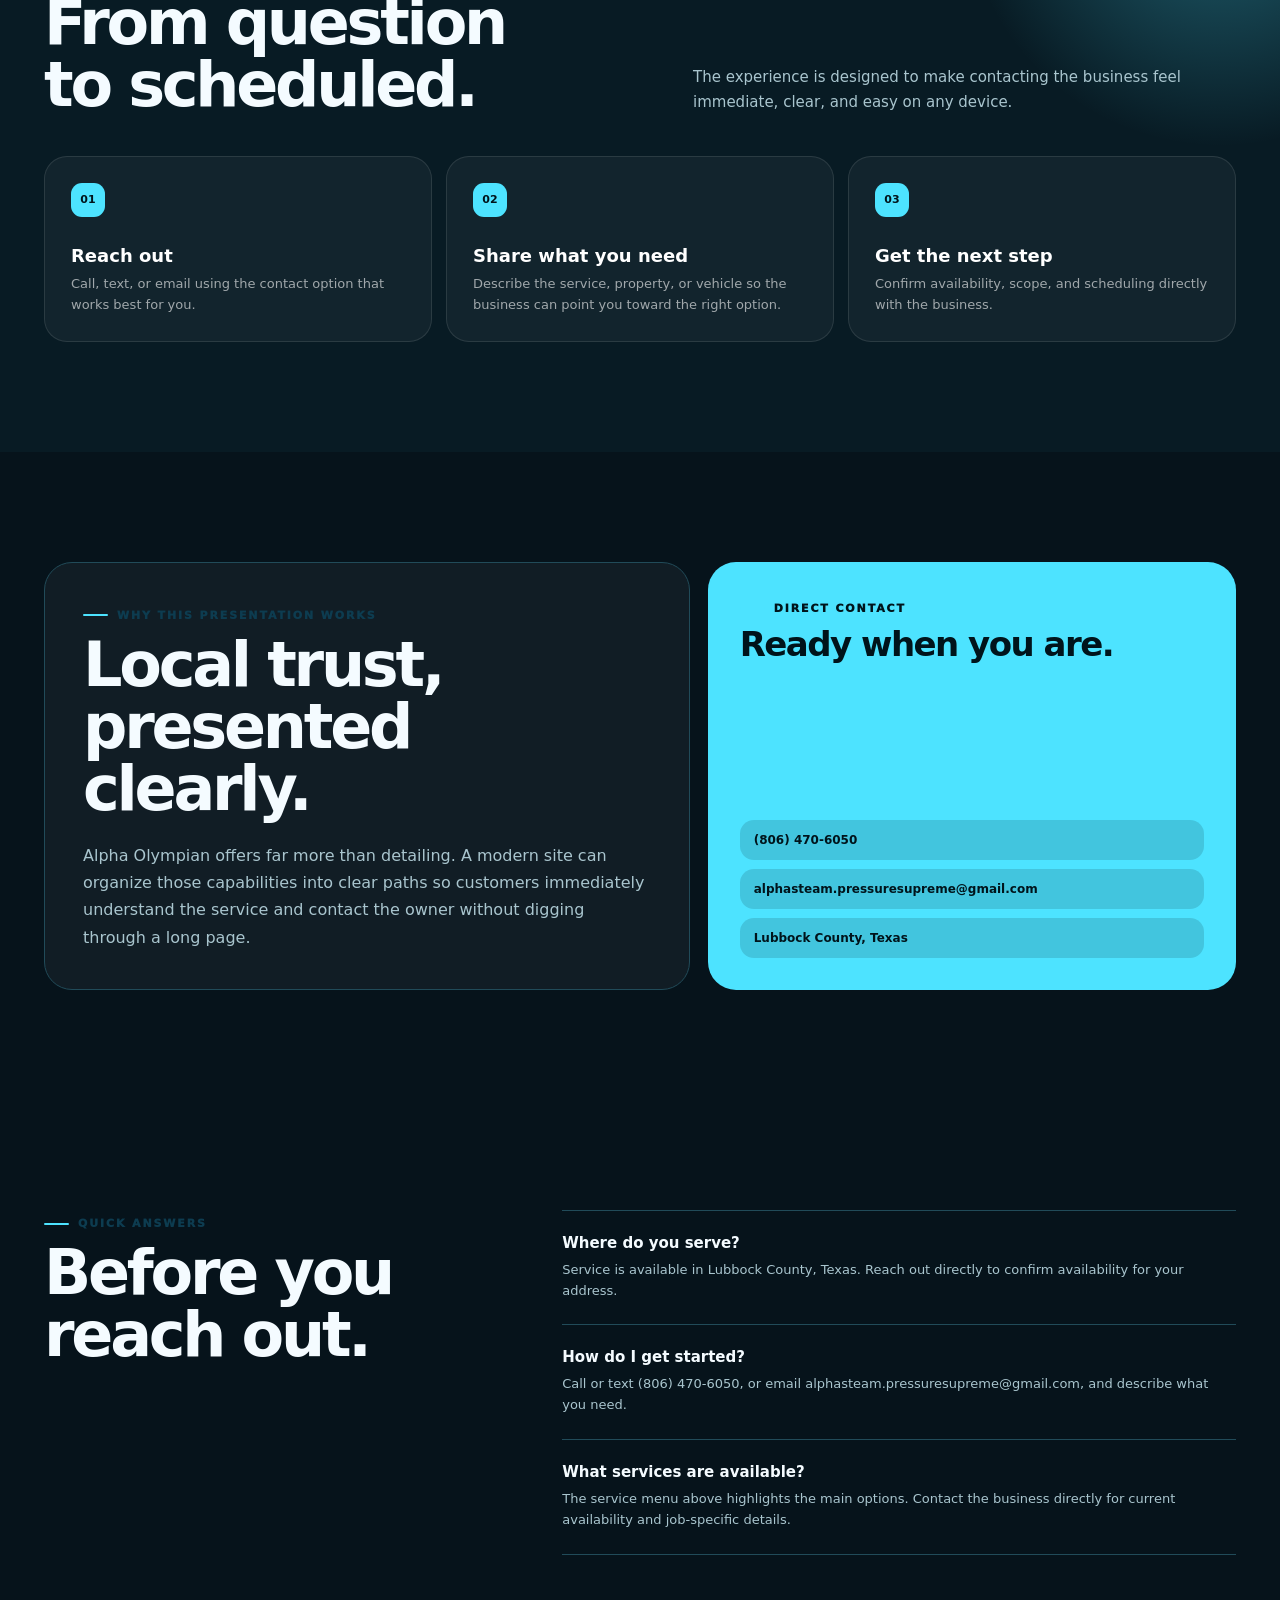
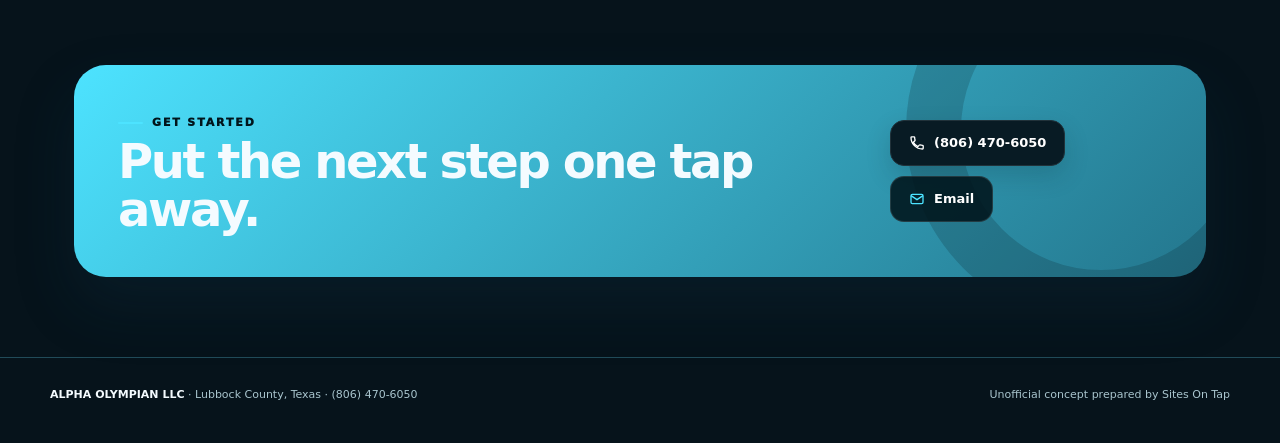
==== commit f211dd9b: "Premium responsive pass and bespoke service transformations" ====
--- a/alpha-olympian/index.html
+++ b/alpha-olympian/index.html
@@ -1 +1 @@
-<!doctype html><html lang="en"><head><meta charset="utf-8"><meta name="viewport" content="width=device-width,initial-scale=1"><link rel="stylesheet" href="../style.css?v=20260905-2208"></head><body data-site="alpha"><script src="../site.js?v=20260905-2208"></script></body></html>+<!doctype html><html lang="en"><head><meta charset="utf-8"><meta name="viewport" content="width=device-width,initial-scale=1,viewport-fit=cover"><link rel="stylesheet" href="../style.css?v=20260905-2208"><link rel="stylesheet" href="../premium.css?v=20260906-1736"></head><body data-site="alpha"><script src="../site.js?v=20260905-2208"></script><script src="../premium.js?v=20260906-1736"></script></body></html>
--- a/premium.css
+++ b/premium.css
@@ -0,0 +1 @@
+:root{--sat:env(safe-area-inset-top,0px);--sar:env(safe-area-inset-right,0px);--sab:env(safe-area-inset-bottom,0px);--sal:env(safe-area-inset-left,0px)}html{scroll-padding-top:calc(94px + var(--sat));background:var(--bg)}body{min-height:100svh;padding-inline:var(--sal) var(--sar)}.concept{padding-top:calc(9px + var(--sat));padding-inline:max(18px,var(--sal)) max(18px,var(--sar))}.nav-wrap{padding-inline:max(18px,var(--sal)) max(18px,var(--sar))}.btn{white-space:nowrap}.btn:active{transform:translateY(1px) scale(.985)}.service-card:active{transform:scale(.992)}.premium-signature{--premium-x:0;--premium-y:0;contain:layout paint;transform:perspective(1400px) rotateX(calc(var(--premium-y)*-1deg)) rotateY(calc(var(--premium-x)*1deg));transition:transform .3s ease}.premium-signature svg{display:block;width:100%;height:100%}.premium-signature .showcase-note{z-index:40;bottom:24px;max-width:72%;font-size:8px;line-height:1.45;letter-spacing:.12em}.premium-signature:not(.is-active) *{animation-play-state:paused!important}.premium-signature.is-active *{animation-play-state:running}.stage-alpha.premium-signature{background:radial-gradient(ellipse at 50% 20%,rgba(255,255,255,.07),transparent 34%),linear-gradient(155deg,#050809,#0b1012 48%,#020405);border-color:rgba(213,234,238,.12);color:#edf6f7;box-shadow:0 46px 120px rgba(0,0,0,.34)}.stage-alpha.premium-signature:before{content:"";position:absolute;inset:0;background:linear-gradient(180deg,rgba(255,255,255,.025),transparent 26%);z-index:0}.alpha-studio-wash{position:absolute;inset:-12% 5% 31%;background:radial-gradient(ellipse,rgba(206,235,239,.15),transparent 65%);filter:blur(18px);z-index:1}.alpha-floor{position:absolute;left:-6%;right:-6%;bottom:-11%;height:44%;background:linear-gradient(180deg,rgba(255,255,255,.02),rgba(255,255,255,.055) 42%,rgba(0,0,0,.3));transform:perspective(900px) rotateX(66deg);transform-origin:bottom;z-index:1;border-top:1px solid rgba(255,255,255,.05)}.alpha-state,.h2o-state{position:absolute;left:30px;top:28px;z-index:22;display:grid;gap:7px}.alpha-state>span,.h2o-state>span{font-size:8px;font-weight:900;letter-spacing:.21em;color:#7e969b}.alpha-state b,.h2o-state b{display:flex;align-items:center;gap:8px;font-size:10px;letter-spacing:.1em}.alpha-state i{font-style:normal;color:#cbd6d8}.alpha-state i:first-child{color:#8f9899}.alpha-state i:last-child{color:#dffaff}.alpha-state em,.h2o-state em{font-style:normal;color:#5a777d}.alpha-car-wrap,.h2o-car-wrap{position:absolute;left:4.5%;right:4.5%;top:13%;height:68%;z-index:7}.alpha-car-wrap{filter:drop-shadow(0 42px 34px rgba(0,0,0,.56))}.alpha-before,.alpha-corrected,.h2o-dirty,.h2o-clean{position:absolute;inset:0}.alpha-before{filter:saturate(.55) contrast(.94) brightness(.83)}.alpha-corrected{clip-path:inset(0 100% 0 0);animation:alphaReveal 9s cubic-bezier(.62,.02,.23,1) infinite;filter:saturate(.88) contrast(1.1)}.alpha-car-wrap .car-shadow{fill:rgba(0,0,0,.5)}.alpha-car-wrap .car-body{stroke:rgba(224,245,248,.25);stroke-width:1.8}.alpha-car-wrap .car-glass{stroke:rgba(226,249,251,.26);stroke-width:1.5}.alpha-car-wrap .glass-seams,.alpha-car-wrap .body-contours,.alpha-car-wrap .panel-seams{fill:none;stroke:rgba(255,255,255,.18);stroke-width:2}.alpha-car-wrap .headlamp{stroke:rgba(225,250,255,.42);stroke-width:1.5}.alpha-car-wrap .rear-lamp{stroke:#d0695f;stroke-width:7;stroke-linecap:round}.alpha-car-wrap .mirror{fill:#111a1d}.alpha-car-wrap .tire{fill:#020304;stroke:#252d30;stroke-width:5}.alpha-car-wrap .rim-outer{fill:#11171a;stroke:#65747a;stroke-width:4}.alpha-car-wrap .rim-inner{fill:#202b2f;stroke:#9eacb1;stroke-width:2}.alpha-car-wrap .spokes path{stroke:#86979d;stroke-width:7;stroke-linecap:round}.alpha-car-wrap .hub{fill:#0b1012;stroke:#aab9be;stroke-width:2}.alpha-before .paint-defects{fill:none;stroke:rgba(235,245,245,.38);stroke-width:1.5;stroke-linecap:round;mix-blend-mode:screen}.alpha-before .scratches{stroke:rgba(255,255,255,.5);stroke-width:1.2}.alpha-corrected .clean-highlights{fill:none;stroke:rgba(245,255,255,.78);stroke-width:3;stroke-linecap:round}.alpha-corrected .wheel-clean .rim-outer{stroke:#bec8cb}.alpha-corrected .wheel-clean .rim-inner{stroke:#e4ecee}.alpha-corrected .wheel-clean .spokes path{stroke:#c5d0d3}.alpha-ceramic-glint{position:absolute;inset:8% 4% 10%;background:linear-gradient(108deg,transparent 35%,rgba(255,255,255,.76) 47%,rgba(192,238,245,.34) 52%,transparent 64%);mix-blend-mode:screen;transform:translateX(-140%) skewX(-11deg);clip-path:polygon(7% 39%,27% 22%,42% 19%,55% 4%,75% 8%,91% 34%,100% 57%,96% 76%,7% 76%,0 58%);animation:alphaGlint 9s ease infinite}.alpha-correction-beam{position:absolute;top:17%;bottom:15%;width:42px;left:8%;transform:translateX(-50%);z-index:15;animation:alphaBeam 9s cubic-bezier(.62,.02,.23,1) infinite}.alpha-correction-beam:before{content:"";position:absolute;top:0;bottom:0;left:50%;width:1.5px;background:linear-gradient(transparent,#efffff 20%,#b9eef4 50%,#efffff 80%,transparent);box-shadow:0 0 14px rgba(214,248,252,.85),0 0 34px rgba(108,193,205,.28)}.alpha-beads,.h2o-water-beads{position:absolute;inset:0;z-index:17;pointer-events:none}.alpha-beads i,.h2o-water-beads i{position:absolute;left:var(--x);top:var(--y);width:9px;height:13px;border-radius:60% 40% 68% 32%;background:radial-gradient(circle at 34% 23%,#fff 0 14%,rgba(202,246,255,.8) 23%,rgba(74,172,196,.35) 64%,rgba(12,77,100,.12));opacity:0;transform:translateY(-7px) scale(.7)}.alpha-beads i{animation:alphaBeads 9s ease-in-out var(--d) infinite}.alpha-result-strip,.lush-result-strip,.h2o-result-strip{position:absolute;left:50%;bottom:70px;z-index:24;transform:translateX(-50%);display:flex;gap:5px;padding:6px;border-radius:999px;backdrop-filter:blur(10px)}.alpha-result-strip{background:rgba(7,12,14,.62);border:1px solid rgba(221,244,247,.1)}.alpha-result-strip span,.lush-result-strip span,.h2o-result-strip span{padding:7px 10px;font-size:8px;font-weight:900;letter-spacing:.07em;text-transform:uppercase;white-space:nowrap}.alpha-result-strip span{display:flex;align-items:center;gap:7px;color:#b9c7ca}.alpha-result-strip i{width:7px;height:7px;border-radius:50%;display:block}.haze-dot{background:#727c7e}.correct-dot{background:#d7e2e4}.coat-dot{background:#9de9f1;box-shadow:0 0 8px #9de9f188}.stage-alpha .showcase-note{color:#75888c}@keyframes alphaReveal{0%,15%{clip-path:inset(0 100% 0 0)}55%,87%{clip-path:inset(0)}100%{clip-path:inset(0 100% 0 0)}}@keyframes alphaBeam{0%,15%{left:8%;opacity:0}18%{opacity:1}55%,87%{left:92%;opacity:1}90%,100%{left:92%;opacity:0}}@keyframes alphaGlint{0%,53%{transform:translateX(-140%) skewX(-11deg);opacity:0}59%{opacity:.9}79%,100%{transform:translateX(145%) skewX(-11deg);opacity:0}}@keyframes alphaBeads{0%,62%{opacity:0;transform:translateY(-7px) scale(.7)}69%,87%{opacity:.9;transform:none}96%,100%{opacity:0;transform:translateY(6px) scale(.85)}}.stage-lush.premium-signature{background:#d7e5bf;border-color:#c5d9ae;color:#17331e;box-shadow:0 44px 110px rgba(55,86,42,.17)}.stage-lush.premium-signature:before{content:"";position:absolute;inset:0;background:radial-gradient(circle at 82% 18%,rgba(255,248,178,.4),transparent 26%);z-index:1;pointer-events:none}.lush-property-wrap{position:absolute;inset:0;z-index:2;overflow:hidden}.lush-property-before,.lush-property-after{position:absolute;inset:0}.lush-property-before{filter:saturate(.68) contrast(.94) brightness(.94)}.lush-property-after{clip-path:inset(0 100% 0 0);animation:lushReveal 9.8s cubic-bezier(.68,0,.22,1) infinite;filter:saturate(1.06)}.lush-property-wrap .sun-disc{fill:rgba(255,242,155,.48)}.lush-property-after .sun-disc{fill:rgba(255,245,173,.76)}.lush-property-wrap .roof{filter:drop-shadow(0 8px 9px rgba(36,53,38,.17))}.lush-property-wrap .roof-shadow{fill:none;stroke:rgba(24,42,27,.2);stroke-width:10}.lush-property-wrap .door{fill:#796650}.lush-property-wrap .window{fill:#7e9992;stroke:rgba(255,255,255,.3);stroke-width:3}.lush-property-after .window{fill:#8ec4bb}.lush-property-wrap .window-grid{fill:none;stroke:rgba(238,250,239,.55);stroke-width:2}.lush-property-wrap .house-shadow{fill:rgba(38,46,38,.11)}.lush-property-wrap .walkway-shadow{fill:none;stroke:rgba(72,63,49,.2);stroke-width:46;stroke-linecap:round}.lush-property-wrap .walkway{fill:none;stroke:#d9ceb8;stroke-width:34;stroke-linecap:round}.lush-property-wrap .bed{fill:#7b6650;opacity:.65}.lush-property-after .bed{fill:#5e4635;opacity:.94}.lush-property-wrap .shrubs{fill:#7d8064}.lush-property-after .shrubs{fill:#347c46}.lush-property-after .flower{fill:#e9df7c}.lush-property-wrap .edge-line path{fill:none;stroke:#6f644b88;stroke-width:5;stroke-linecap:round}.lush-property-after .edge-line path{stroke:#2a673d;stroke-width:7}.lush-property-wrap .dry-cracks{fill:none;stroke:#796b4b;stroke-width:3;opacity:.46}.lush-property-wrap .foreground-grass path{fill:none;stroke:#d6efa3;stroke-width:4;stroke-linecap:round}.lush-growth-front{position:absolute;top:0;bottom:0;left:0;width:60px;transform:translateX(-50%);background:linear-gradient(90deg,transparent,rgba(243,255,188,.4),transparent);filter:blur(8px);animation:lushFront 9.8s cubic-bezier(.68,0,.22,1) infinite;z-index:9;opacity:0}.lush-grass-rise{position:absolute;left:1%;right:1%;bottom:0;height:34%;z-index:10}.lush-grass-rise i{position:absolute;left:var(--x);bottom:-3px;width:3px;height:var(--h);border-radius:80% 0 80% 0;background:linear-gradient(#cae895,#39784b);transform-origin:bottom;transform:scaleY(.05);opacity:0;animation:lushBlade 9.8s ease-out var(--d) infinite}.lush-irrigation-premium{position:absolute;left:8%;right:8%;bottom:24%;height:84px;z-index:15}.lush-irrigation-premium>i{position:absolute;left:var(--x);bottom:0;width:9px;height:9px;border-radius:50%;background:#3e775b;border:2px solid #eff9e0;opacity:.35;animation:lushEmitter 9.8s ease-in-out var(--d) infinite}.lush-irrigation-premium>i b,.lush-irrigation-premium>i span{position:absolute;left:50%;bottom:3px;width:90px;height:62px;border:1.5px solid transparent;border-bottom:0;border-radius:90px 90px 0 0;transform:translateX(-50%) scale(.3);transform-origin:bottom;opacity:0;animation:lushWater 9.8s ease-out var(--d) infinite}.lush-irrigation-premium>i span{width:56px;height:42px;animation-delay:calc(var(--d) + .18s)}.lush-stage-copy{position:absolute;left:28px;right:28px;top:25px;z-index:20;display:flex;justify-content:space-between;color:#42624a;font-size:8px;font-weight:900;letter-spacing:.17em}.lush-stage-copy b{font-size:9px;letter-spacing:.2em;color:#2d5639}.lush-result-strip{background:rgba(247,250,237,.78);border:1px solid rgba(53,97,60,.14)}.lush-result-strip span{color:#2b5638}.stage-lush .showcase-note{color:#4e6d55}@keyframes lushReveal{0%,13%{clip-path:inset(0 100% 0 0)}62%,88%{clip-path:inset(0)}100%{clip-path:inset(0 100% 0 0)}}@keyframes lushFront{0%,13%{left:0;opacity:0}17%{opacity:.8}62%,88%{left:100%;opacity:.8}91%,100%{left:100%;opacity:0}}@keyframes lushBlade{0%,18%{transform:scaleY(.05);opacity:0}47%{opacity:.8}64%,88%{transform:scaleY(1);opacity:.65}100%{transform:scaleY(.05);opacity:0}}@keyframes lushEmitter{0%,31%{opacity:.28}43%,72%{opacity:.9;box-shadow:0 0 0 10px #74c9e11c}82%,100%{opacity:.35}}@keyframes lushWater{0%,34%{opacity:0;transform:translateX(-50%) scale(.3);border-color:transparent}45%,66%{opacity:.78;transform:translateX(-50%) scale(1);border-color:#68c2dda8}78%,100%{opacity:0;transform:translateX(-50%) scale(1.08);border-color:transparent}}.stage-h2o.premium-signature{background:radial-gradient(circle at 50% 36%,#f9fdff,#e7f6fb 38%,#c7e8f2 72%,#aad7e5);border-color:#b7dce6;color:#061c2c;box-shadow:0 44px 110px rgba(36,101,126,.18)}.h2o-water-light{position:absolute;width:650px;height:650px;border-radius:50%;left:50%;top:-24%;transform:translateX(-50%);background:radial-gradient(circle,#fff,rgba(97,195,224,.13) 43%,transparent 70%);filter:blur(5px);z-index:1}.h2o-state>span{color:#4a8195}.h2o-state b{color:#164e66}.h2o-state em{color:#56a6c1}.h2o-car-wrap{filter:drop-shadow(0 36px 29px rgba(6,39,56,.19))}.h2o-dirty{filter:saturate(.58) contrast(.94)}.h2o-clean{clip-path:inset(0 100% 0 0);animation:h2oReveal 8.7s cubic-bezier(.62,.02,.25,1) infinite}.h2o-car-wrap .car-shadow{fill:rgba(5,42,58,.13)}.h2o-car-wrap .car-body{stroke:rgba(4,71,96,.23);stroke-width:1.7}.h2o-car-wrap .car-glass{stroke:rgba(255,255,255,.52);stroke-width:1.6}.h2o-car-wrap .glass-seams,.h2o-car-wrap .body-contours,.h2o-car-wrap .panel-seams{fill:none;stroke:rgba(255,255,255,.25);stroke-width:2}.h2o-car-wrap .headlamp{fill:#c9f4ff;stroke:#fff}.h2o-car-wrap .tire{fill:#06131a;stroke:#0d2732;stroke-width:5}.h2o-car-wrap .rim-outer{fill:#163d4e;stroke:#8acfe5;stroke-width:4}.h2o-car-wrap .rim-inner{fill:#1c6b89;stroke:#c6f1fd;stroke-width:2}.h2o-car-wrap .spokes path{stroke:#9ed9eb;stroke-width:7;stroke-linecap:round}.h2o-car-wrap .hub{fill:#0c4055;stroke:#d6f5fd;stroke-width:2}.h2o-dirty .wheel-dirty .rim-outer{fill:#554f43;stroke:#756e5d}.h2o-dirty .wheel-dirty .rim-inner{fill:#675f50;stroke:#8c816c}.h2o-dirty .wheel-dirty .spokes path{stroke:#756d5d}.h2o-dirty .wheel-dirty .tire{fill:#282721;stroke:#4e493f}.h2o-dirty .grime{fill:#665c48;opacity:.38}.h2o-dirty .mud-spots{fill:#4d4538;opacity:.72}.h2o-dirty .grime-streaks{fill:none;stroke:#514938;stroke-width:9;stroke-linecap:round;opacity:.42}.h2o-clean .clean-highlights{fill:none;stroke:rgba(255,255,255,.82);stroke-width:3;stroke-linecap:round}.h2o-pressure-sweep{position:absolute;top:10%;bottom:12%;left:8%;width:64px;transform:translateX(-50%);z-index:16;animation:h2oSweep 8.7s cubic-bezier(.62,.02,.25,1) infinite}.h2o-pressure-sweep:before{content:"";position:absolute;left:49%;top:0;bottom:0;width:2px;background:linear-gradient(transparent,#fff 17%,#fff 85%,transparent);box-shadow:0 0 16px 4px #ffffffdd,0 0 42px 14px #44b3d644}.h2o-pressure-sweep span{position:absolute;left:-55px;top:26%;width:110px;height:45%;clip-path:polygon(0 31%,100% 0,100% 100%,0 69%);background:linear-gradient(90deg,transparent,rgba(255,255,255,.3),rgba(115,214,240,.08))}.h2o-pressure-sweep i{position:absolute;left:30px;top:18%;width:44px;height:15px;border-radius:999px;background:#123848;transform:rotate(-16deg)}.h2o-foam-edge{position:absolute;top:13%;bottom:15%;left:8%;width:72px;transform:translateX(-50%);z-index:15;background:radial-gradient(circle at 45% 20%,#fff 0 4px,transparent 5px),radial-gradient(circle at 60% 35%,#fff 0 6px,transparent 7px),radial-gradient(circle at 40% 52%,#fff 0 5px,transparent 6px),radial-gradient(circle at 62% 66%,#fff 0 4px,transparent 5px),radial-gradient(circle at 42% 80%,#edfaff 0 7px,transparent 8px);opacity:0;animation:h2oFoam 8.7s cubic-bezier(.62,.02,.25,1) infinite}.h2o-water-beads i{animation:h2oBeads 8.7s ease-in-out var(--d) infinite}.h2o-result-strip{background:rgba(247,253,255,.78);border:1px solid rgba(26,115,146,.14)}.h2o-result-strip span{color:#14536b}.stage-h2o .showcase-note{color:#44778a}@keyframes h2oReveal{0%,14%{clip-path:inset(0 100% 0 0)}60%,89%{clip-path:inset(0)}100%{clip-path:inset(0 100% 0 0)}}@keyframes h2oSweep{0%,14%{left:8%;opacity:0}18%{opacity:1}60%,89%{left:92%;opacity:1}92%,100%{left:92%;opacity:0}}@keyframes h2oFoam{0%,14%{left:8%;opacity:0}20%{opacity:.9}60%,88%{left:92%;opacity:.82}92%,100%{left:92%;opacity:0}}@keyframes h2oBeads{0%,58%{opacity:0;transform:translateY(-7px) scale(.7)}66%,88%{opacity:.94;transform:none}96%,100%{opacity:0;transform:translateY(7px) scale(.82)}}@media(min-width:1500px){.hero{max-width:1440px;grid-template-columns:minmax(0,.9fr) minmax(620px,1.1fr);gap:94px}.section{max-width:1320px}.signature{max-width:1440px!important}.signature-stage{min-height:720px!important}}@media(min-width:941px){.premium-signature{min-height:660px!important}.service-card{display:flex;flex-direction:column}.service-card p{margin-top:auto}}@media(min-width:621px) and (max-width:940px){.hero{padding-inline:max(28px,var(--sal)) max(28px,var(--sar));grid-template-columns:1fr}.hero-art{max-width:720px;width:100%;margin:auto}.section,.signature{padding-inline:max(28px,var(--sal)) max(28px,var(--sar))}.premium-signature{min-height:600px!important}.service-grid{grid-template-columns:repeat(2,1fr)}}@media(max-width:620px){html{scroll-padding-top:calc(18px + var(--sat))}body{padding:0}.concept{padding-top:calc(8px + var(--sat));padding-inline:max(10px,var(--sal)) max(10px,var(--sar))}.nav-wrap{padding-inline:max(10px,var(--sal)) max(10px,var(--sar))}.hero,.section{padding-inline:max(17px,calc(var(--sal) + 10px)) max(17px,calc(var(--sar) + 10px))}.trust-wrap,.cta{padding-inline:max(14px,calc(var(--sal) + 8px)) max(14px,calc(var(--sar) + 8px))}.hero h1{font-size:clamp(42px,12.4vw,58px)}.hero-actions .btn,.cta-actions .btn{font-size:12px;min-height:48px}.section{padding-top:70px;padding-bottom:70px}.section h2{font-size:clamp(36px,10.4vw,44px)}.signature{padding-top:62px;padding-bottom:66px}.signature-head h2{font-size:clamp(38px,10.7vw,46px)}.premium-signature{min-height:clamp(540px,72svh,610px)!important;border-radius:28px!important;transform:none!important;overflow:hidden;padding-bottom:max(18px,var(--sab))}.premium-signature .showcase-note{left:16px;right:16px;bottom:calc(15px + var(--sab));max-width:none;font-size:6.5px}.reveal{opacity:0!important;transform:translateY(9px)!important;transition:opacity .48s ease,transform .55s ease!important}.reveal.in{opacity:1!important;transform:none!important}.alpha-state,.h2o-state{left:16px;top:17px}.alpha-state>span,.h2o-state>span{font-size:7px}.alpha-state b,.h2o-state b{font-size:8px;gap:5px}.alpha-car-wrap,.h2o-car-wrap{left:-17%;right:-17%;top:19%;height:59%}.alpha-result-strip,.lush-result-strip,.h2o-result-strip{left:14px;right:14px;bottom:calc(53px + max(10px,var(--sab)));transform:none;display:grid;gap:3px;padding:5px;border-radius:16px}.alpha-result-strip{grid-template-columns:repeat(3,1fr)}.lush-result-strip,.h2o-result-strip{grid-template-columns:repeat(2,1fr)}.alpha-result-strip span,.lush-result-strip span,.h2o-result-strip span{justify-content:center;padding:6px 4px;font-size:6.5px;text-align:center;white-space:normal}.lush-property-wrap{inset:2% -19% 5%;transform:scale(1.02)}.lush-stage-copy{left:15px;right:15px;top:16px;font-size:7px}.lush-stage-copy b{font-size:7px;letter-spacing:.13em}.lush-irrigation-premium{left:2%;right:2%;bottom:24%;height:70px}.lush-irrigation-premium>i b{width:70px;height:48px}.lush-irrigation-premium>i span{width:44px;height:31px}.h2o-pressure-sweep{top:14%;bottom:13%;width:45px}.h2o-pressure-sweep i{display:none}.h2o-foam-edge{width:58px}.cta{margin-bottom:calc(38px + var(--sab))}.footer{padding-bottom:calc(34px + var(--sab))}}@media(max-width:390px){.brand-name{max-width:142px}.hero-actions,.cta-actions{grid-template-columns:1fr}.premium-signature{min-height:550px!important}.alpha-car-wrap,.h2o-car-wrap{left:-22%;right:-22%}.lush-stage-copy b{display:none}.lush-property-wrap{inset:4% -25% 5%}}@media(prefers-reduced-motion:reduce){.premium-signature,.premium-signature *{animation:none!important;transition:none!important}.alpha-corrected,.lush-property-after,.h2o-clean{clip-path:inset(0)!important}.alpha-correction-beam,.lush-growth-front,.h2o-pressure-sweep,.h2o-foam-edge{display:none!important}.alpha-beads i,.h2o-water-beads i{opacity:.75!important;transform:none!important}.lush-grass-rise i{opacity:.55!important;transform:scaleY(1)!important}.reveal{opacity:1!important;transform:none!important}}
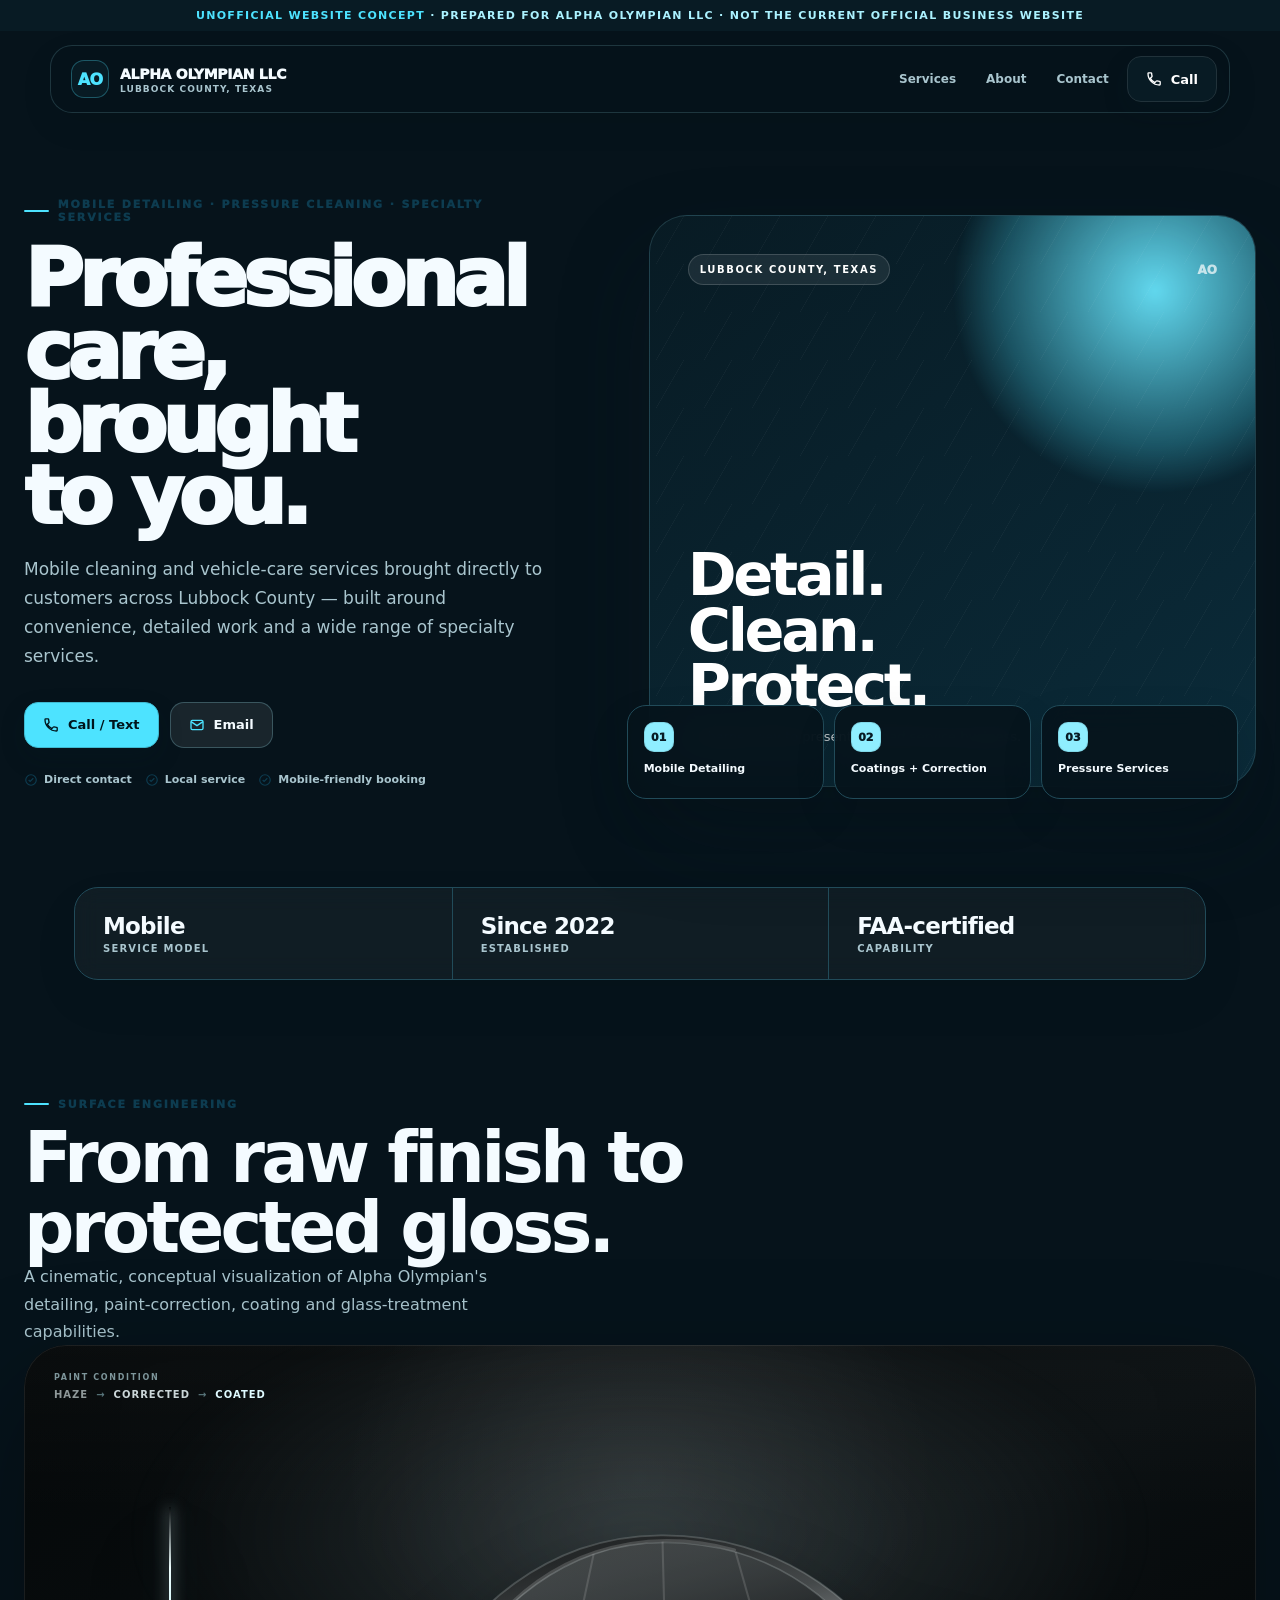
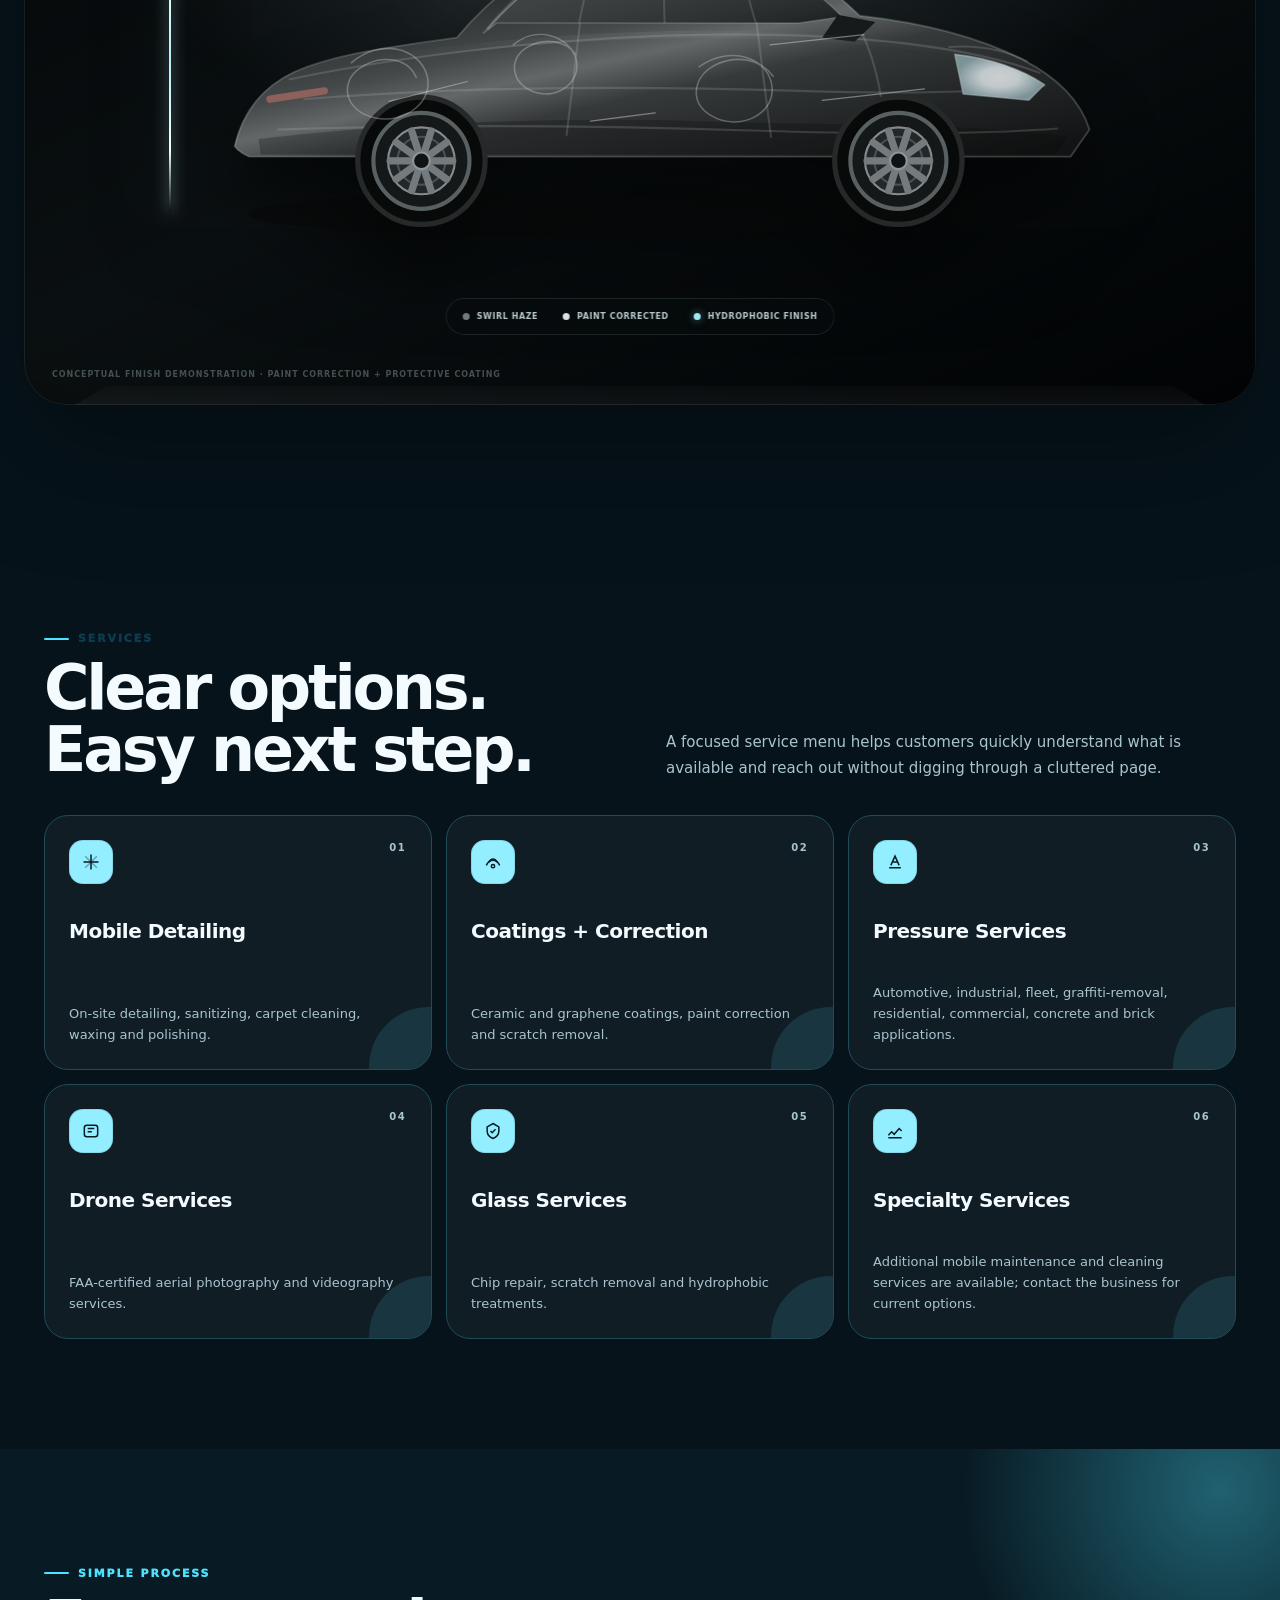
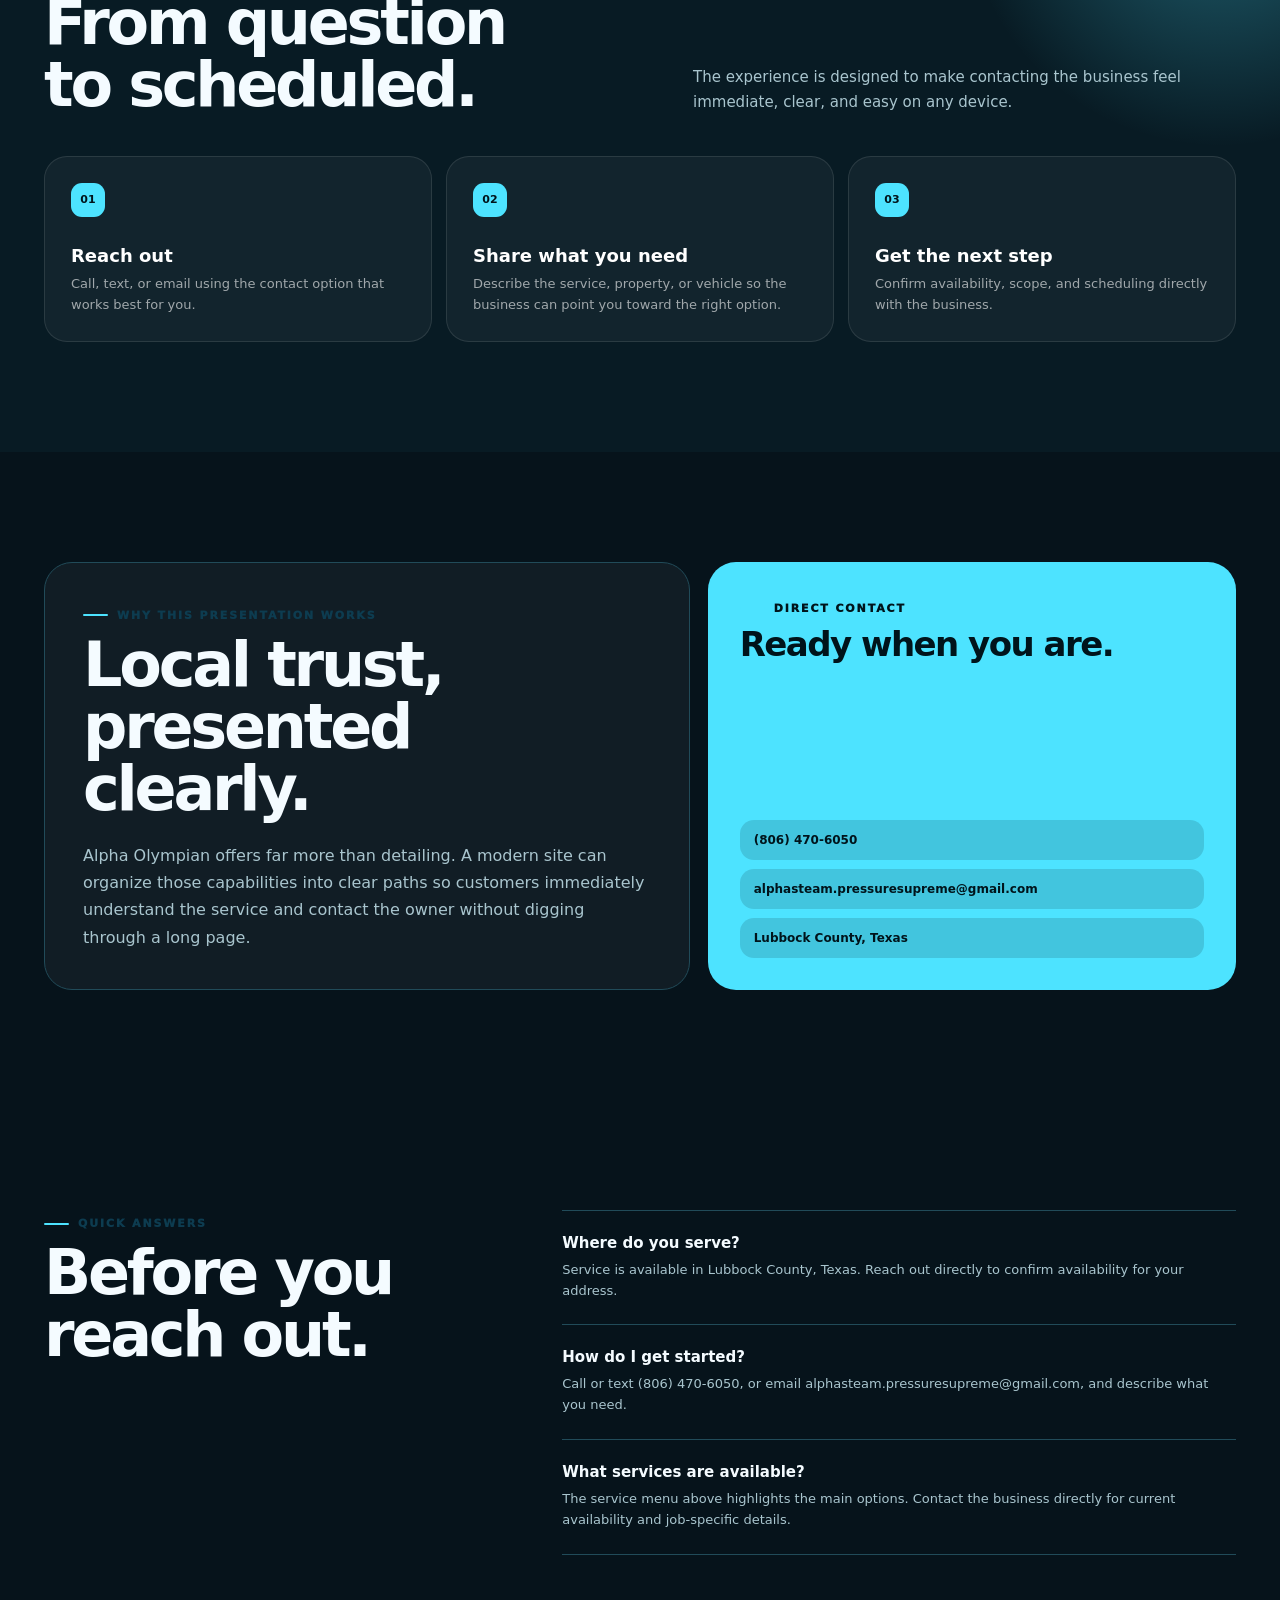
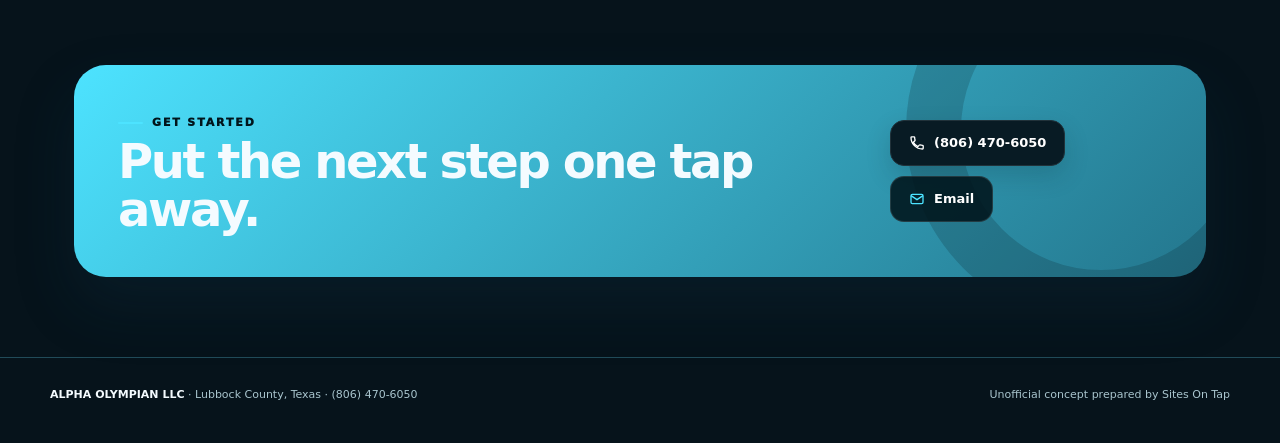
==== commit ab57b520: "Refine Alpha Finish Lab vehicle realism" ====
--- a/alpha-olympian/index.html
+++ b/alpha-olympian/index.html
@@ -1 +1 @@
-<!doctype html><html lang="en"><head><meta charset="utf-8"><meta name="viewport" content="width=device-width,initial-scale=1,viewport-fit=cover"><link rel="stylesheet" href="../style.css?v=20260905-2208"><link rel="stylesheet" href="../premium.css?v=20260906-1736"></head><body data-site="alpha"><script src="../site.js?v=20260905-2208"></script><script src="../premium.js?v=20260906-1736"></script></body></html>+<!doctype html><html lang="en"><head><meta charset="utf-8"><meta name="viewport" content="width=device-width,initial-scale=1,viewport-fit=cover"><link rel="stylesheet" href="../style.css?v=20260905-2208"><link rel="stylesheet" href="../premium.css?v=20260906-1736"></head><body data-site="alpha"><script src="../site.js?v=20260905-2208"></script><script src="../premium.js?v=20260906-1840"></script></body></html>
